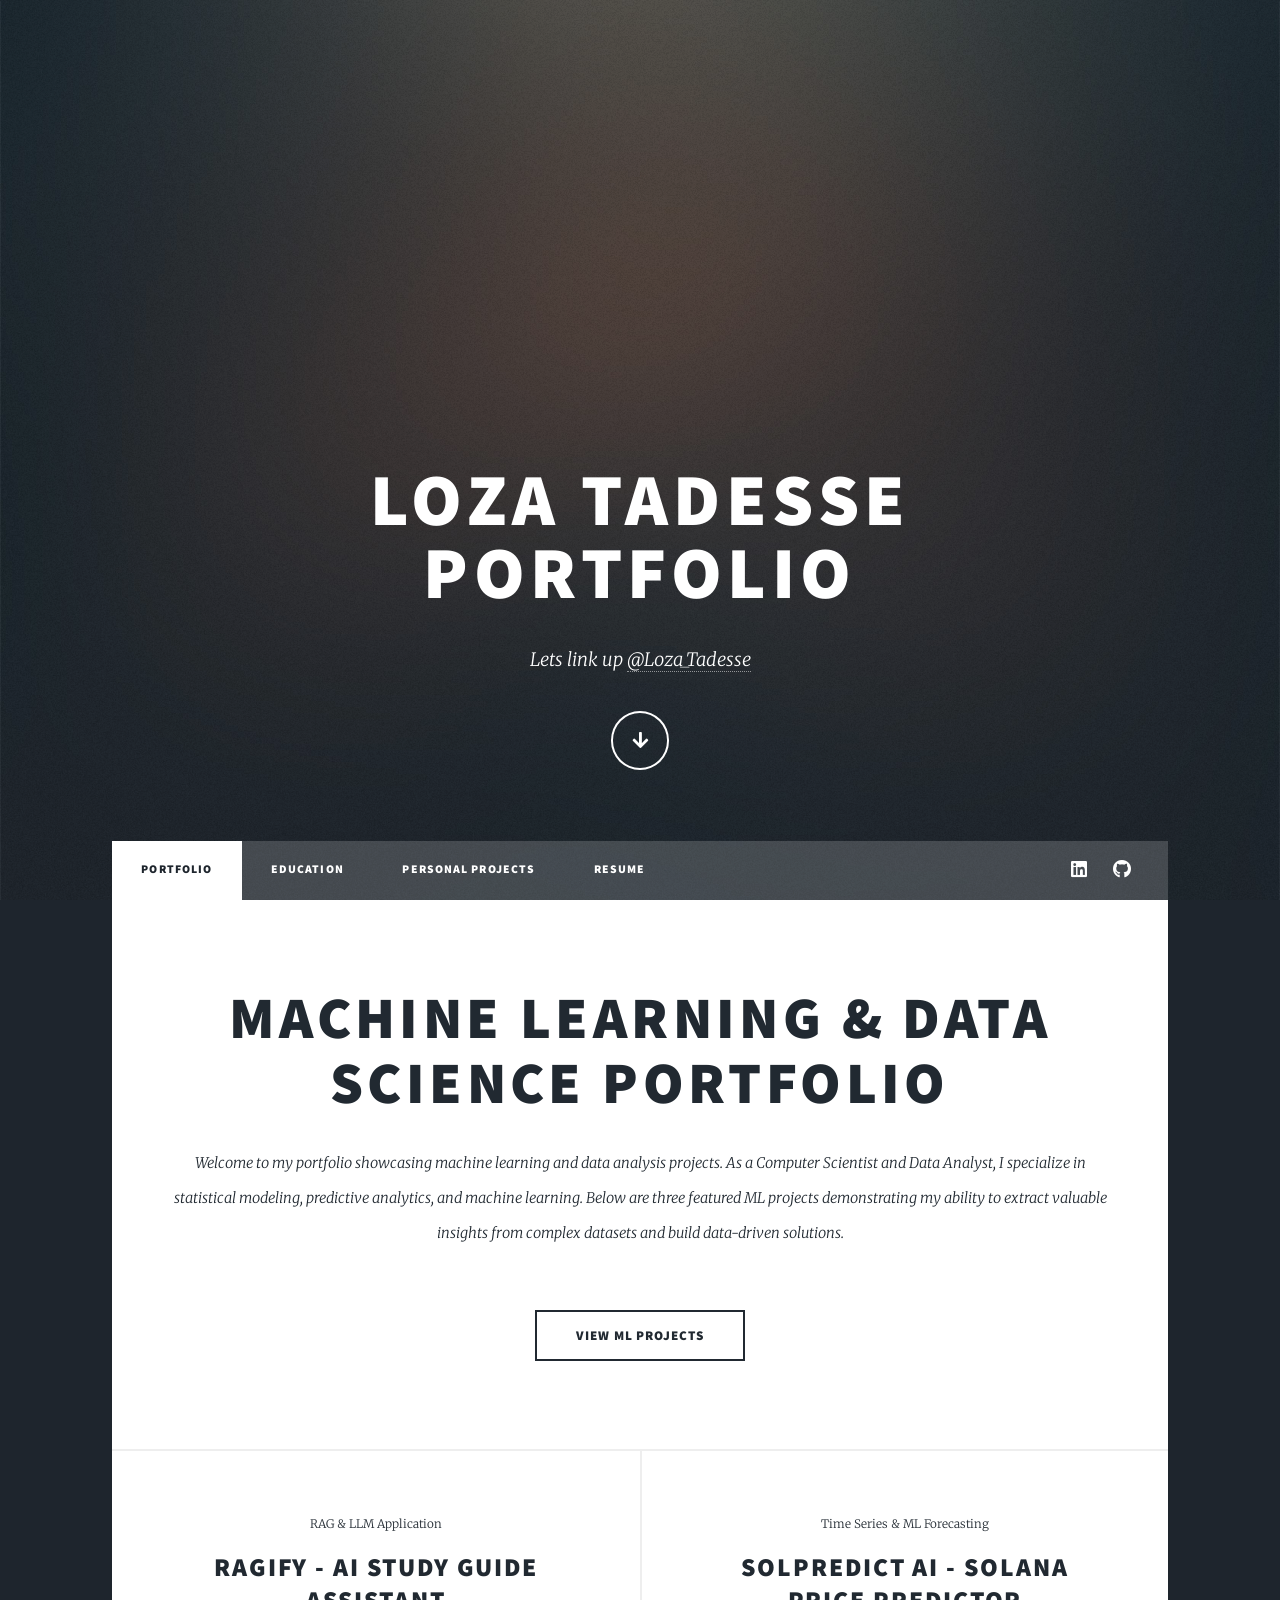
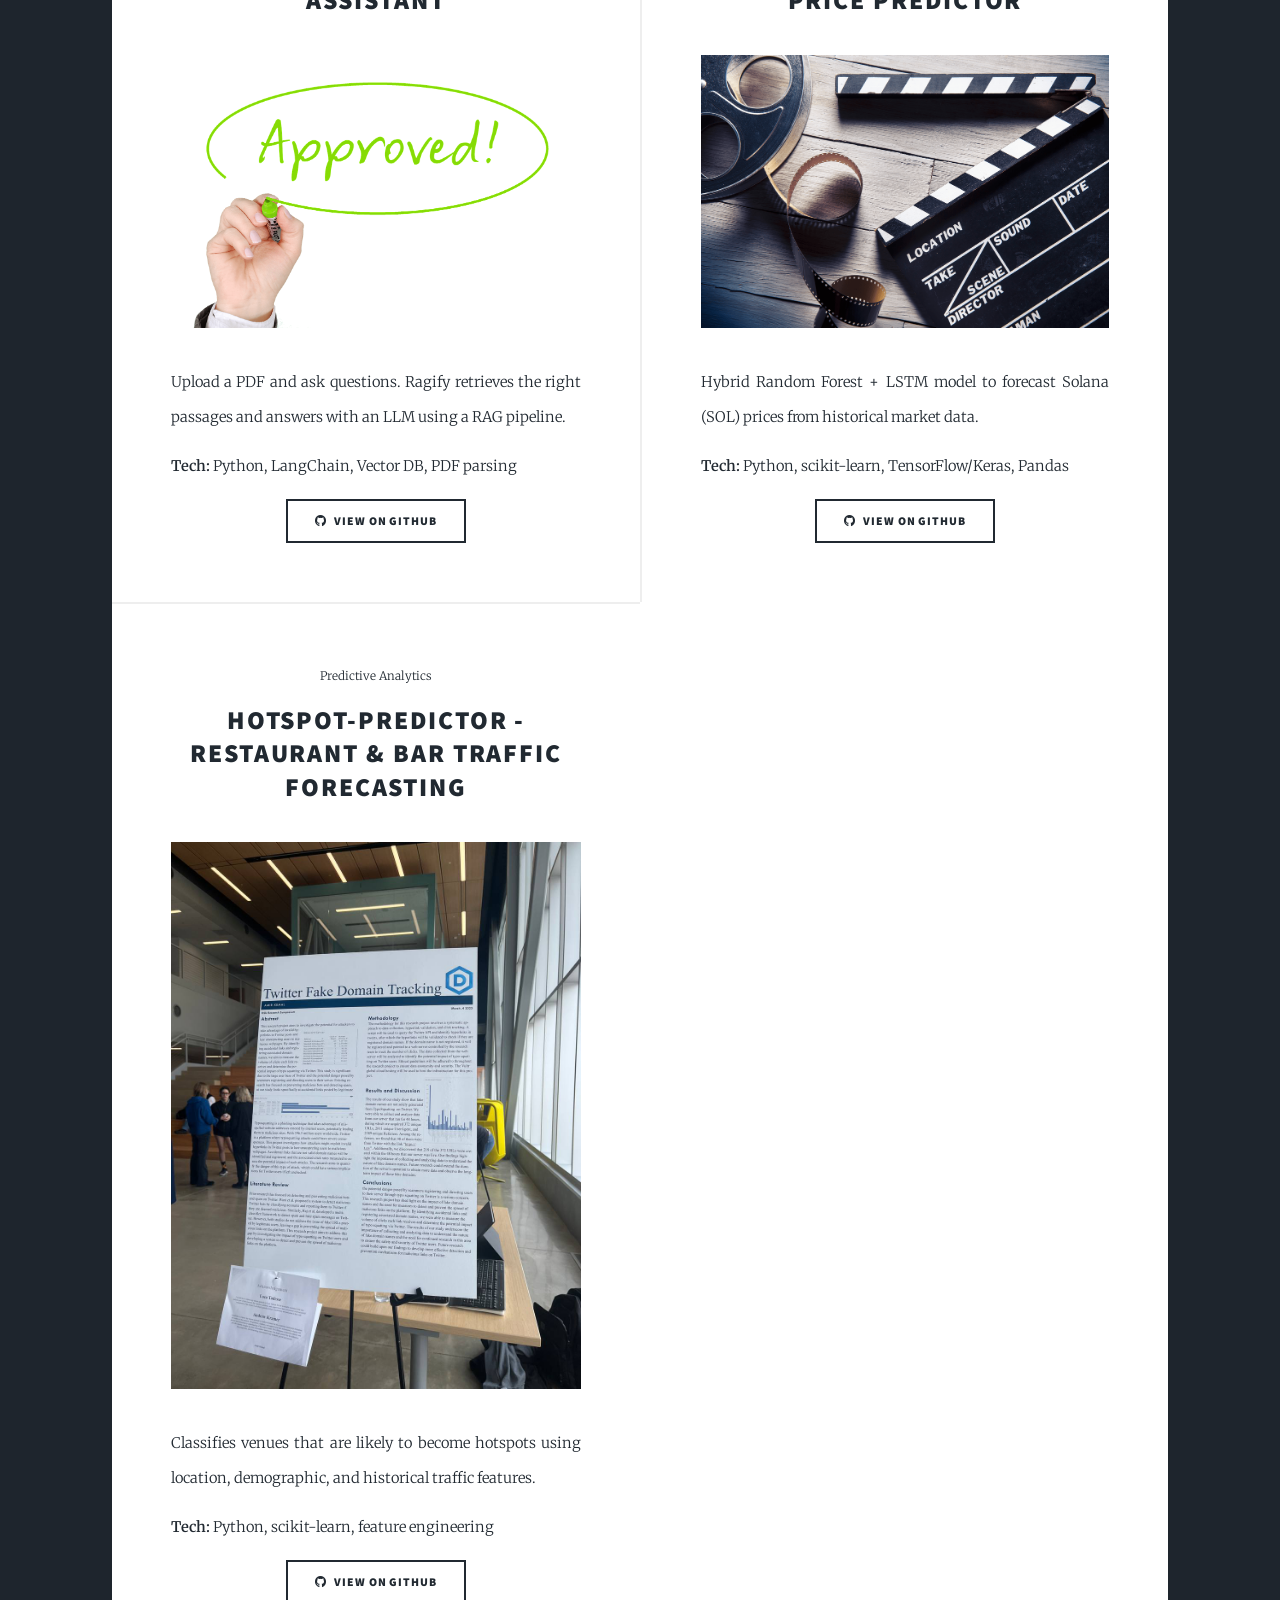
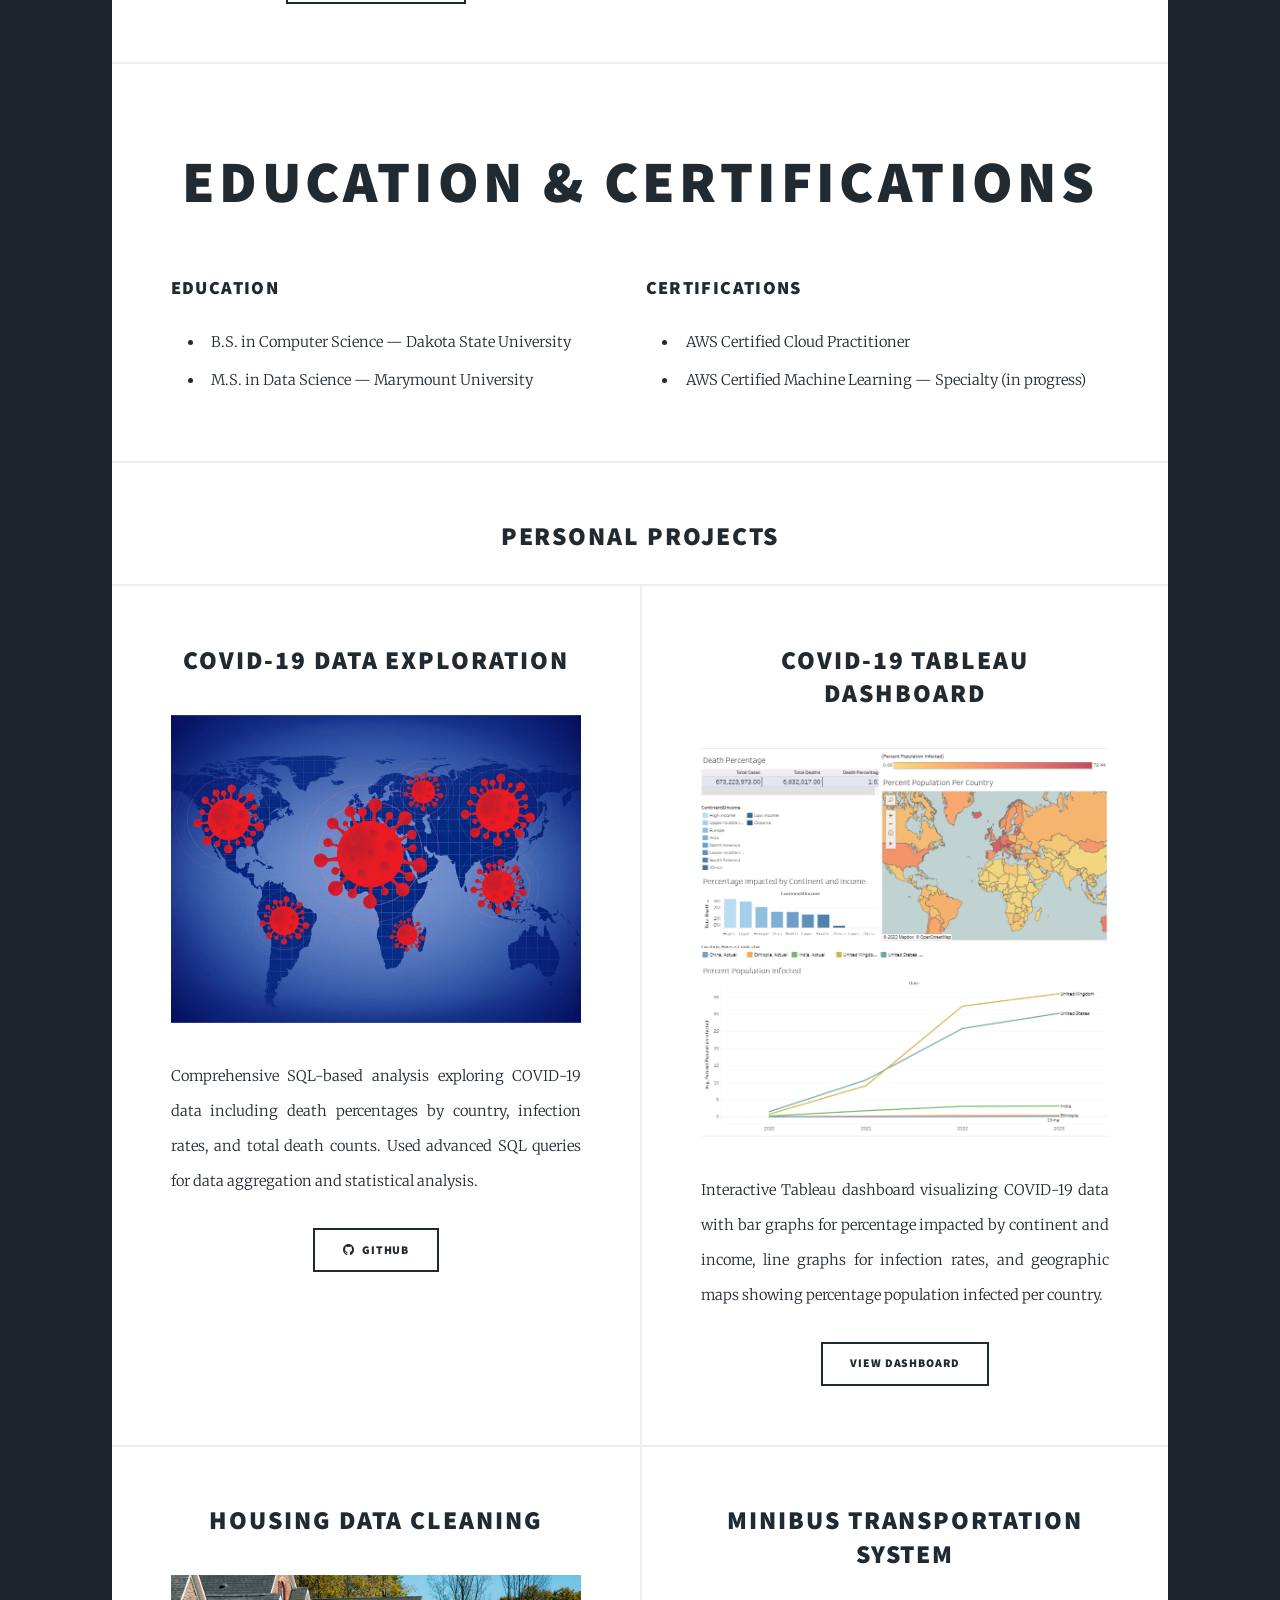
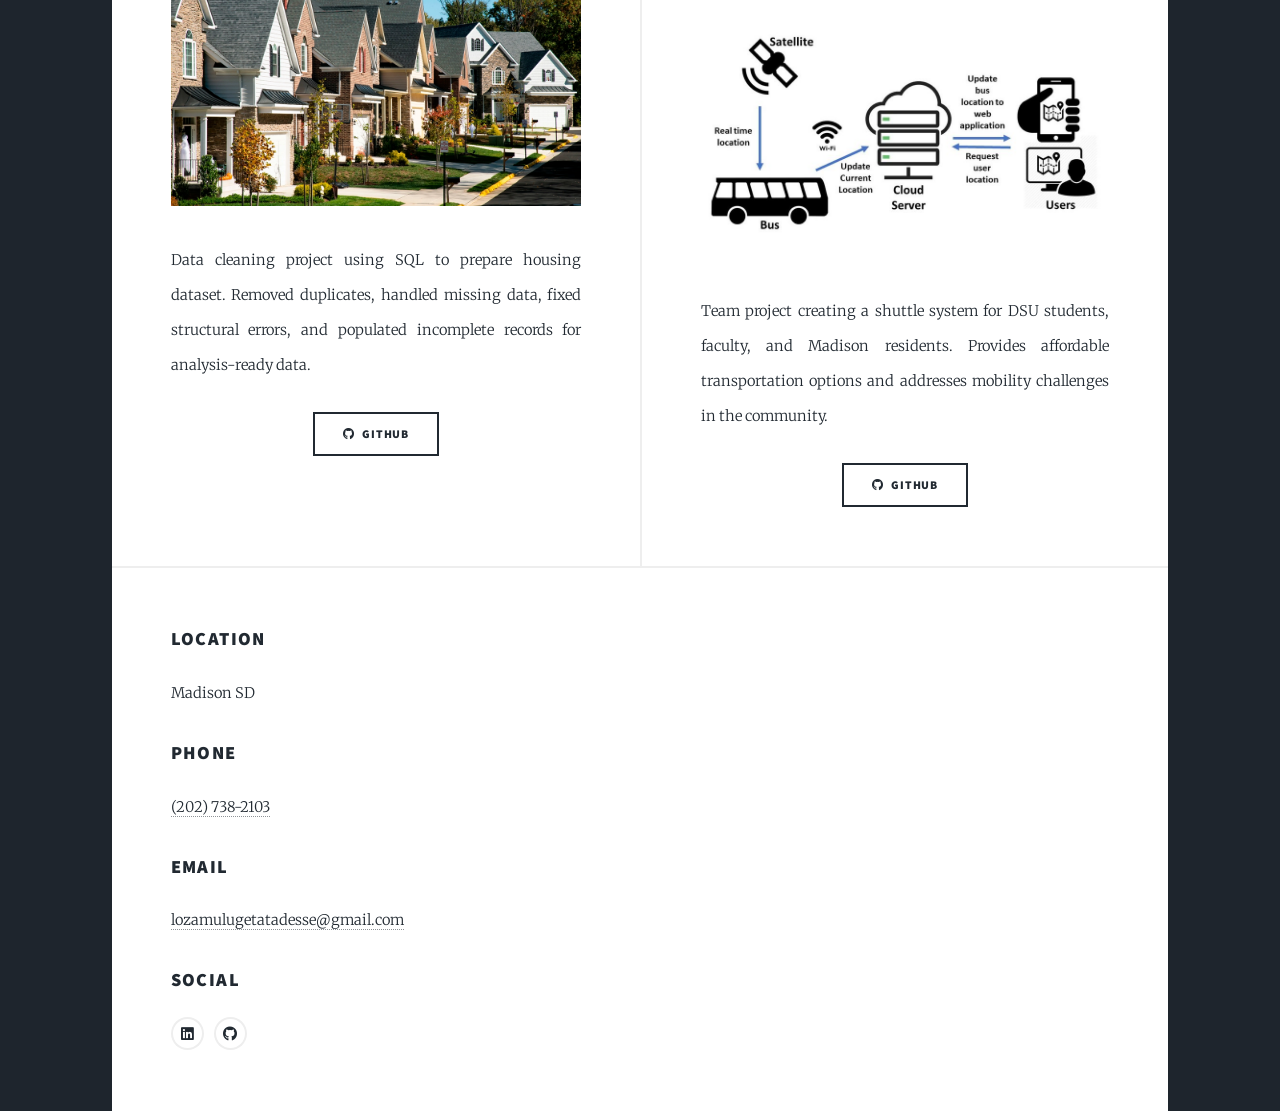
==== index.html @ c5085936 "Restructure UI for clarity: simplify ML project cards, add Education & Certifications section, add P" ====
<!DOCTYPE HTML>

<html>
	<head>
		<title>Loza Tadesse Portfolio</title>
		<meta charset="utf-8" />
		<meta name="viewport" content="width=device-width, initial-scale=1, user-scalable=no" />
		<!-- Modern Fonts (optional) -->
		<link href="https://fonts.googleapis.com/css2?family=Inter:wght@300;400;600;700;900&family=Poppins:wght@400;600;700&display=swap" rel="stylesheet">
		<link rel="stylesheet" href="assets/css/main.css" />
		<link rel="stylesheet" href="assets/css/loza.css" />
		<noscript><link rel="stylesheet" href="assets/css/noscript.css" /></noscript>
	</head>
	<body class="is-preload">

		<!-- Wrapper -->
			<div id="wrapper" class="fade-in">

				<!-- Intro -->
					<div id="intro">
						<h1>LOZA TADESSE <br />
						Portfolio</h1>
						<p>Lets link up  <a href="https://www.linkedin.com/in/loza-tadesse-49a472194/">@Loza_Tadesse</a> 
						<ul class="actions">
							<li><a href="#header" class="button icon solid solo fa-arrow-down scrolly">Continue</a></li>
						</ul>
					</div>

				<!-- Header -->
					<header id="header">
						<a href="index.html" class="logo">Projects and Certification</a>
					</header>

				<!-- Navigation -->
					<nav id="nav">
						<ul class="links">
							<li class="active"><a href="#ml-projects" class="scrolly">Portfolio</a></li>
							<li><a href="#education" class="scrolly">Education</a></li>
							<li><a href="#personal-projects" class="scrolly">Personal Projects</a></li>
							<li><a href="generic.html">Resume</a></li>
						</ul>
						<ul class="icons">
							<li><a href="https://www.linkedin.com/in/loza-tadesse-49a472194/" class="icon brands alt fa-linkedin"><span class="label">LinkedIN</span></a></li>	
							<li><a href="https://github.com/Loza-Tadesse" class="icon brands alt fa-github"><span class="label">GitHub</span></a></li>
						</ul>
					</nav>

				<!-- Main -->
					<div id="main">

						<!-- Featured Post -->
							<article class="post featured">
								<header class="major">
									<h2><a href="#">Machine Learning & Data Science Portfolio</a></h2>
									<p>Welcome to my portfolio showcasing machine learning and data analysis projects. As a Computer Scientist and Data Analyst, I specialize in statistical modeling, predictive analytics, and machine learning. Below are three featured ML projects demonstrating my ability to extract valuable insights from complex datasets and build data-driven solutions.</p>
								</header>
								<ul class="actions special">
									<li><a href="#ml-projects" class="button large scrolly">View ML Projects</a></li>
								</ul>
							</article>

						<!-- Featured ML Projects -->
								<section class="posts" id="ml-projects">
								<article>
									<header>
										<span class="date">RAG & LLM Application</span>
										<h2><a href="#">Ragify - AI Study Guide Assistant</a></h2>
									</header>
									<a href="#" class="image fit"><img src="images/personal-loan.png" alt="" /></a>
										<p>Upload a PDF and ask questions. Ragify retrieves the right passages and answers with an LLM using a RAG pipeline.</p>
										<p><strong>Tech:</strong> Python, LangChain, Vector DB, PDF parsing</p>
									<ul class="actions special">
										<li><a href="#" class="button icon brands fa-github">View on GitHub</a></li>
									</ul>
								</article>

								<article>
									<header>
										<span class="date">Time Series & ML Forecasting</span>
										<h2><a href="#">SolPredict AI - Solana Price Predictor</a></h2>
									</header>
									<a href="#" class="image fit"><img src="images/movie.png" alt="" /></a>
									<p>Hybrid Random Forest + LSTM model to forecast Solana (SOL) prices from historical market data.</p>
									<p><strong>Tech:</strong> Python, scikit-learn, TensorFlow/Keras, Pandas</p>
									<ul class="actions special">
										<li><a href="#" class="button icon brands fa-github">View on GitHub</a></li>
									</ul>
								</article>

								<article>
									<header>
										<span class="date">Predictive Analytics</span>
										<h2><a href="#">HotSpot-Predictor - Restaurant & Bar Traffic Forecasting</a></h2>
									</header>
									<a href="#" class="image fit"><img src="images/SRIPoster.jpg" alt="" /></a>
									<p>Classifies venues that are likely to become hotspots using location, demographic, and historical traffic features.</p>
									<p><strong>Tech:</strong> Python, scikit-learn, feature engineering</p>
									<ul class="actions special">
										<li><a href="#" class="button icon brands fa-github">View on GitHub</a></li>
									</ul>
								</article>
							</section>

							<!-- Education & Certifications -->
							<section id="education" class="post">
								<header class="major">
									<h2>Education & Certifications</h2>
								</header>
								<div class="row gtr-50 gtr-uniform">
									<div class="col-6">
										<h3>Education</h3>
										<ul class="bulleted">
											<li>B.S. in Computer Science — Dakota State University</li>
											<li>M.S. in Data Science — Marymount University</li>
										</ul>
									</div>
									<div class="col-6">
										<h3>Certifications</h3>
										<ul class="bulleted">
											<li>AWS Certified Cloud Practitioner</li>
											<li>AWS Certified Machine Learning — Specialty (in progress)</li>
										</ul>
									</div>
								</div>
							</section>

							<!-- Personal Projects -->
							<header class="major" id="personal-projects">
								<h2>Personal Projects</h2>
							</header>
							<section class="posts">
								<article>
									<header>
										<h2><a href="https://github.com/Loza-Tadesse/CovidProject">COVID-19 Data Exploration</a></h2>
									</header>
									<a href="https://github.com/Loza-Tadesse/CovidProject" class="image fit"><img src="images/covid-19-world-map.webp" alt="" /></a>
									<p>Comprehensive SQL-based analysis exploring COVID-19 data including death percentages by country, infection rates, and total death counts. Used advanced SQL queries for data aggregation and statistical analysis.</p>
									<ul class="actions special">
										<li><a href="https://github.com/Loza-Tadesse/CovidProject" class="button icon brands fa-github">GitHub</a></li>
									</ul>
								</article>

								<article>
									<header>
										<h2><a href="https://public.tableau.com/app/profile/loza.mulugeta.tadesse/viz/CovidDashboard_16777290398200/Dashboard1?publish=yes">COVID-19 Tableau Dashboard</a></h2>
									</header>
									<a href="https://public.tableau.com/app/profile/loza.mulugeta.tadesse/viz/CovidDashboard_16777290398200/Dashboard1?publish=yes" class="image fit"><img src="images/TableauCovidDone.png" alt="" /></a>
									<p>Interactive Tableau dashboard visualizing COVID-19 data with bar graphs for percentage impacted by continent and income, line graphs for infection rates, and geographic maps showing percentage population infected per country.</p>
									<ul class="actions special">
										<li><a href="https://public.tableau.com/app/profile/loza.mulugeta.tadesse/viz/CovidDashboard_16777290398200/Dashboard1?publish=yes" class="button">View Dashboard</a></li>
									</ul>
								</article>

								<article>
									<header>
										<h2><a href="https://github.com/Loza-Tadesse/HousingProject">Housing Data Cleaning</a></h2>
									</header>
									<a href="https://github.com/Loza-Tadesse/HousingProject" class="image fit"><img src="images/housing.webp" alt="" /></a>
									<p>Data cleaning project using SQL to prepare housing dataset. Removed duplicates, handled missing data, fixed structural errors, and populated incomplete records for analysis-ready data.</p>
									<ul class="actions special">
										<li><a href="https://github.com/Loza-Tadesse/HousingProject" class="button icon brands fa-github">GitHub</a></li>
									</ul>
								</article>

								<article>
									<header>
										<h2><a href="https://github.com/Loza-Tadesse/Mini-Bus-TRansporttion-System">MiniBus Transportation System</a></h2>
									</header>
									<a href="https://github.com/Loza-Tadesse/Mini-Bus-TRansporttion-System" class="image fit"><img src="images/Diagram-of-real-time-on-Campus-Public-Transportation-Monitoring-System.jpg" alt="" /></a>
									<p>Team project creating a shuttle system for DSU students, faculty, and Madison residents. Provides affordable transportation options and addresses mobility challenges in the community.</p>
									<ul class="actions special">
										<li><a href="https://github.com/Loza-Tadesse/Mini-Bus-TRansporttion-System" class="button icon brands fa-github">GitHub</a></li>
									</ul>
								</article>
							</section>

				
						<section class="split contact">
							<section class="alt">
								<h3>Location</h3>
								<p>Madison SD<br />
								</p>
							</section>
							<section>
								<h3>Phone</h3>
								<p><a href="#">(202) 738-2103</a></p>
							</section>
							<section>
								<h3>Email</h3>
								<p><a href="#">lozamulugetatadesse@gmail.com</a></p>
							</section>
							<section>
								<h3>Social</h3>
								<ul class="icons alt">
								    <li><a href="https://www.linkedin.com/in/loza-tadesse-49a472194/" class="icon brands alt fa-linkedin"><span class="label">LinkedIN</span></a></li>
									
									<li><a href="https://github.com/Loza-Tadesse" class="icon brands alt fa-github"><span class="label">GitHub</span></a></li>
								</ul>
							</section>
						</section>
					</footer>

				

			</div>

		<!-- Scripts -->
			<script src="assets/js/jquery.min.js"></script>
			<script src="assets/js/jquery.scrollex.min.js"></script>
			<script src="assets/js/jquery.scrolly.min.js"></script>
			<script src="assets/js/browser.min.js"></script>
			<script src="assets/js/breakpoints.min.js"></script>
			<script src="assets/js/util.js"></script>
			<script src="assets/js/main.js"></script>

	</body>
</html>
---- assets/css/main.css ----
@import url(fontawesome-all.min.css);
@import url("https://fonts.googleapis.com/css?family=Merriweather:300,700,300italic,700italic|Source+Sans+Pro:900");

/*
	Massively by HTML5 UP
	html5up.net | @ajlkn
	Free for personal and commercial use under the CCA 3.0 license (html5up.net/license)
*/

html, body, div, span, applet, object,
iframe, h1, h2, h3, h4, h5, h6, p, blockquote,
pre, a, abbr, acronym, address, big, cite,
code, del, dfn, em, img, ins, kbd, q, s, samp,
small, strike, strong, sub, sup, tt, var, b,
u, i, center, dl, dt, dd, ol, ul, li, fieldset,
form, label, legend, table, caption, tbody,
tfoot, thead, tr, th, td, article, aside,
canvas, details, embed, figure, figcaption,
footer, header, hgroup, menu, nav, output, ruby,
section, summary, time, mark, audio, video {
	margin: 0;
	padding: 0;
	border: 0;
	font-size: 100%;
	font: inherit;
	vertical-align: baseline;}

article, aside, details, figcaption, figure,
footer, header, hgroup, menu, nav, section {
	display: block;}

body {
	line-height: 1;
}

ol, ul {
	list-style: none;
}

blockquote, q {
	quotes: none;
}

	blockquote:before, blockquote:after, q:before, q:after {
		content: '';
		content: none;
	}

table {
	border-collapse: collapse;
	border-spacing: 0;
}

body {
	-webkit-text-size-adjust: none;
}

mark {
	background-color: transparent;
	color: inherit;
}

input::-moz-focus-inner {
	border: 0;
	padding: 0;
}

input, select, textarea {
	-moz-appearance: none;
	-webkit-appearance: none;
	-ms-appearance: none;
	appearance: none;
}

/* Basic */

	@-ms-viewport {
		width: device-width;
	}

	body {
		-ms-overflow-style: scrollbar;
	}

	@media screen and (max-width: 480px) {

		html, body {
			min-width: 320px;
		}

	}

	html {
		box-sizing: border-box;
	}

	*, *:before, *:after {
		box-sizing: inherit;
	}

	body {
		background-color: #1e252d;
	}

		body.is-preload *, body.is-preload *:before, body.is-preload *:after {
			-moz-animation: none !important;
			-webkit-animation: none !important;
			-ms-animation: none !important;
			animation: none !important;
			-moz-transition: none !important;
			-webkit-transition: none !important;
			-ms-transition: none !important;
			transition: none !important;
		}

/* Type */

	html {
		font-size: 16pt;
	}

		@media screen and (max-width: 1680px) {

			html {
				font-size: 12pt;
			}

		}

		@media screen and (max-width: 1280px) {

			html {
				font-size: 11pt;
			}

		}

		@media screen and (max-width: 360px) {

			html {
				font-size: 10pt;
			}

		}

	body {
		color: #212931;
	}

	body, input, select, textarea {
		font-family: "Merriweather", Georgia, serif;
		font-weight: 300;
		font-size: 1rem;
		line-height: 2.375;
	}

	a {
		-moz-transition: color 0.2s ease-in-out, background-color 0.2s ease-in-out, border-color 0.2s ease-in-out, box-shadow 0.2s ease-in-out;
		-webkit-transition: color 0.2s ease-in-out, background-color 0.2s ease-in-out, border-color 0.2s ease-in-out, box-shadow 0.2s ease-in-out;
		-ms-transition: color 0.2s ease-in-out, background-color 0.2s ease-in-out, border-color 0.2s ease-in-out, box-shadow 0.2s ease-in-out;
		transition: color 0.2s ease-in-out, background-color 0.2s ease-in-out, border-color 0.2s ease-in-out, box-shadow 0.2s ease-in-out;
		border-bottom: dotted 1px;
		text-decoration: none;
	}

		a:hover {
			border-bottom-color: transparent;
		}

	strong, b {
		font-weight: 600;
	}

	em, i {
		font-style: italic;
	}

	p {
		text-align: justify;
		margin: 0 0 2rem 0;
	}

	h1, h2, h3, h4, h5, h6 {
		font-family: "Source Sans Pro", Helvetica, sans-serif;
		font-weight: 900;
		line-height: 1.5;
		letter-spacing: 0.075em;
		text-transform: uppercase;
		margin: 0 0 1rem 0;
	}

		h1 a, h2 a, h3 a, h4 a, h5 a, h6 a {
			border-bottom: 0;
			color: inherit;
			text-decoration: none;
		}

	h1 {
		font-size: 4rem;
		line-height: 1.1;
		margin: 0 0 2rem 0;
	}

	h2 {
		font-size: 1.75rem;
		line-height: 1.3;
		margin: 0 0 1.5rem 0;
	}

	h3 {
		font-size: 1.25rem;
		margin: 0 0 1.5rem 0;
	}

	h4 {
		font-size: 1rem;
	}

	h5 {
		font-size: 0.9rem;
	}

	h6 {
		font-size: 0.8rem;
	}

	sub {
		font-size: 0.8rem;
		position: relative;
		top: 0.5rem;
	}

	sup {
		font-size: 0.8rem;
		position: relative;
		top: -0.5rem;
	}

	blockquote {
		border-left: solid 4px;
		font-style: italic;
		margin: 0 0 2rem 0;
		padding: 0.5rem 0 0.5rem 2rem;
	}

	code {
		border: solid 2px;
		font-family: "Courier New", monospace;
		font-size: 0.9rem;
		margin: 0 0.25rem;
		padding: 0.25rem 0.65rem;
	}

	pre {
		-webkit-overflow-scrolling: touch;
		font-family: "Courier New", monospace;
		font-size: 0.9rem;
		margin: 0 0 2rem 0;
	}

		pre code {
			display: block;
			line-height: 1.75;
			padding: 1rem 1.5rem;
			overflow-x: auto;
		}

	hr {
		border: 0;
		border-bottom: solid 2px;
		margin: 3rem 0;
	}

		hr.major {
			margin: 5rem 0;
		}

	.align-left {
		text-align: left;
	}

	.align-center {
		text-align: center;
	}

	.align-right {
		text-align: right;
	}

	input, select, textarea {
		color: #212931;
	}

	a {
		color: #212931;
		border-bottom-color: rgba(33, 41, 49, 0.5);
	}

		a:hover {
			border-bottom-color: transparent;
			color: #18bfef !important;
		}

	strong, b {
		color: #212931;
	}

	h1, h2, h3, h4, h5, h6 {
		color: #212931;
	}

	blockquote {
		border-left-color: #eeeeee;
	}

	code {
		background: rgba(220, 220, 220, 0.25);
		border-color: #eeeeee;
	}

	hr {
		border-bottom-color: #eeeeee;
	}

/* Row */

	.row {
		display: flex;
		flex-wrap: wrap;
		box-sizing: border-box;
		align-items: stretch;
	}

		.row > * {
			box-sizing: border-box;
		}

		.row.gtr-uniform > * > :last-child {
			margin-bottom: 0;
		}

		.row.aln-left {
			justify-content: flex-start;
		}

		.row.aln-center {
			justify-content: center;
		}

		.row.aln-right {
			justify-content: flex-end;
		}

		.row.aln-top {
			align-items: flex-start;
		}

		.row.aln-middle {
			align-items: center;
		}

		.row.aln-bottom {
			align-items: flex-end;
		}

		.row > .imp {
			order: -1;
		}

		.row > .col-1 {
			width: 8.33333%;
		}

		.row > .off-1 {
			margin-left: 8.33333%;
		}

		.row > .col-2 {
			width: 16.66667%;
		}

		.row > .off-2 {
			margin-left: 16.66667%;
		}

		.row > .col-3 {
			width: 25%;
		}

		.row > .off-3 {
			margin-left: 25%;
		}

		.row > .col-4 {
			width: 33.33333%;
		}

		.row > .off-4 {
			margin-left: 33.33333%;
		}

		.row > .col-5 {
			width: 41.66667%;
		}

		.row > .off-5 {
			margin-left: 41.66667%;
		}

		.row > .col-6 {
			width: 50%;
		}

		.row > .off-6 {
			margin-left: 50%;
		}

		.row > .col-7 {
			width: 58.33333%;
		}

		.row > .off-7 {
			margin-left: 58.33333%;
		}

		.row > .col-8 {
			width: 66.66667%;
		}

		.row > .off-8 {
			margin-left: 66.66667%;
		}

		.row > .col-9 {
			width: 75%;
		}

		.row > .off-9 {
			margin-left: 75%;
		}

		.row > .col-10 {
			width: 83.33333%;
		}

		.row > .off-10 {
			margin-left: 83.33333%;
		}

		.row > .col-11 {
			width: 91.66667%;
		}

		.row > .off-11 {
			margin-left: 91.66667%;
		}

		.row > .col-12 {
			width: 100%;
		}

		.row > .off-12 {
			margin-left: 100%;
		}

		.row.gtr-0 {
			margin-top: 0;
			margin-left: 0rem;
		}

			.row.gtr-0 > * {
				padding: 0 0 0 0rem;
			}

			.row.gtr-0.gtr-uniform {
				margin-top: 0rem;
			}

				.row.gtr-0.gtr-uniform > * {
					padding-top: 0rem;
				}

		.row.gtr-25 {
			margin-top: 0;
			margin-left: -0.375rem;
		}

			.row.gtr-25 > * {
				padding: 0 0 0 0.375rem;
			}

			.row.gtr-25.gtr-uniform {
				margin-top: -0.375rem;
			}

				.row.gtr-25.gtr-uniform > * {
					padding-top: 0.375rem;
				}

		.row.gtr-50 {
			margin-top: 0;
			margin-left: -0.75rem;
		}

			.row.gtr-50 > * {
				padding: 0 0 0 0.75rem;
			}

			.row.gtr-50.gtr-uniform {
				margin-top: -0.75rem;
			}

				.row.gtr-50.gtr-uniform > * {
					padding-top: 0.75rem;
				}

		.row {
			margin-top: 0;
			margin-left: -1.5rem;
		}

			.row > * {
				padding: 0 0 0 1.5rem;
			}

			.row.gtr-uniform {
				margin-top: -1.5rem;
			}

				.row.gtr-uniform > * {
					padding-top: 1.5rem;
				}

		.row.gtr-150 {
			margin-top: 0;
			margin-left: -2.25rem;
		}

			.row.gtr-150 > * {
				padding: 0 0 0 2.25rem;
			}

			.row.gtr-150.gtr-uniform {
				margin-top: -2.25rem;
			}

				.row.gtr-150.gtr-uniform > * {
					padding-top: 2.25rem;
				}

		.row.gtr-200 {
			margin-top: 0;
			margin-left: -3rem;
		}

			.row.gtr-200 > * {
				padding: 0 0 0 3rem;
			}

			.row.gtr-200.gtr-uniform {
				margin-top: -3rem;
			}

				.row.gtr-200.gtr-uniform > * {
					padding-top: 3rem;
				}

		@media screen and (max-width: 1680px) {

			.row {
				display: flex;
				flex-wrap: wrap;
				box-sizing: border-box;
				align-items: stretch;
			}

				.row > * {
					box-sizing: border-box;
				}

				.row.gtr-uniform > * > :last-child {
					margin-bottom: 0;
				}

				.row.aln-left {
					justify-content: flex-start;
				}

				.row.aln-center {
					justify-content: center;
				}

				.row.aln-right {
					justify-content: flex-end;
				}

				.row.aln-top {
					align-items: flex-start;
				}

				.row.aln-middle {
					align-items: center;
				}

				.row.aln-bottom {
					align-items: flex-end;
				}

				.row > .imp-xlarge {
					order: -1;
				}

				.row > .col-1-xlarge {
					width: 8.33333%;
				}

				.row > .off-1-xlarge {
					margin-left: 8.33333%;
				}

				.row > .col-2-xlarge {
					width: 16.66667%;
				}

				.row > .off-2-xlarge {
					margin-left: 16.66667%;
				}

				.row > .col-3-xlarge {
					width: 25%;
				}

				.row > .off-3-xlarge {
					margin-left: 25%;
				}

				.row > .col-4-xlarge {
					width: 33.33333%;
				}

				.row > .off-4-xlarge {
					margin-left: 33.33333%;
				}

				.row > .col-5-xlarge {
					width: 41.66667%;
				}

				.row > .off-5-xlarge {
					margin-left: 41.66667%;
				}

				.row > .col-6-xlarge {
					width: 50%;
				}

				.row > .off-6-xlarge {
					margin-left: 50%;
				}

				.row > .col-7-xlarge {
					width: 58.33333%;
				}

				.row > .off-7-xlarge {
					margin-left: 58.33333%;
				}

				.row > .col-8-xlarge {
					width: 66.66667%;
				}

				.row > .off-8-xlarge {
					margin-left: 66.66667%;
				}

				.row > .col-9-xlarge {
					width: 75%;
				}

				.row > .off-9-xlarge {
					margin-left: 75%;
				}

				.row > .col-10-xlarge {
					width: 83.33333%;
				}

				.row > .off-10-xlarge {
					margin-left: 83.33333%;
				}

				.row > .col-11-xlarge {
					width: 91.66667%;
				}

				.row > .off-11-xlarge {
					margin-left: 91.66667%;
				}

				.row > .col-12-xlarge {
					width: 100%;
				}

				.row > .off-12-xlarge {
					margin-left: 100%;
				}

				.row.gtr-0 {
					margin-top: 0;
					margin-left: 0rem;
				}

					.row.gtr-0 > * {
						padding: 0 0 0 0rem;
					}

					.row.gtr-0.gtr-uniform {
						margin-top: 0rem;
					}

						.row.gtr-0.gtr-uniform > * {
							padding-top: 0rem;
						}

				.row.gtr-25 {
					margin-top: 0;
					margin-left: -0.375rem;
				}

					.row.gtr-25 > * {
						padding: 0 0 0 0.375rem;
					}

					.row.gtr-25.gtr-uniform {
						margin-top: -0.375rem;
					}

						.row.gtr-25.gtr-uniform > * {
							padding-top: 0.375rem;
						}

				.row.gtr-50 {
					margin-top: 0;
					margin-left: -0.75rem;
				}

					.row.gtr-50 > * {
						padding: 0 0 0 0.75rem;
					}

					.row.gtr-50.gtr-uniform {
						margin-top: -0.75rem;
					}

						.row.gtr-50.gtr-uniform > * {
							padding-top: 0.75rem;
						}

				.row {
					margin-top: 0;
					margin-left: -1.5rem;
				}

					.row > * {
						padding: 0 0 0 1.5rem;
					}

					.row.gtr-uniform {
						margin-top: -1.5rem;
					}

						.row.gtr-uniform > * {
							padding-top: 1.5rem;
						}

				.row.gtr-150 {
					margin-top: 0;
					margin-left: -2.25rem;
				}

					.row.gtr-150 > * {
						padding: 0 0 0 2.25rem;
					}

					.row.gtr-150.gtr-uniform {
						margin-top: -2.25rem;
					}

						.row.gtr-150.gtr-uniform > * {
							padding-top: 2.25rem;
						}

				.row.gtr-200 {
					margin-top: 0;
					margin-left: -3rem;
				}

					.row.gtr-200 > * {
						padding: 0 0 0 3rem;
					}

					.row.gtr-200.gtr-uniform {
						margin-top: -3rem;
					}

						.row.gtr-200.gtr-uniform > * {
							padding-top: 3rem;
						}

		}

		@media screen and (max-width: 1280px) {

			.row {
				display: flex;
				flex-wrap: wrap;
				box-sizing: border-box;
				align-items: stretch;
			}

				.row > * {
					box-sizing: border-box;
				}

				.row.gtr-uniform > * > :last-child {
					margin-bottom: 0;
				}

				.row.aln-left {
					justify-content: flex-start;
				}

				.row.aln-center {
					justify-content: center;
				}

				.row.aln-right {
					justify-content: flex-end;
				}

				.row.aln-top {
					align-items: flex-start;
				}

				.row.aln-middle {
					align-items: center;
				}

				.row.aln-bottom {
					align-items: flex-end;
				}

				.row > .imp-large {
					order: -1;
				}

				.row > .col-1-large {
					width: 8.33333%;
				}

				.row > .off-1-large {
					margin-left: 8.33333%;
				}

				.row > .col-2-large {
					width: 16.66667%;
				}

				.row > .off-2-large {
					margin-left: 16.66667%;
				}

				.row > .col-3-large {
					width: 25%;
				}

				.row > .off-3-large {
					margin-left: 25%;
				}

				.row > .col-4-large {
					width: 33.33333%;
				}

				.row > .off-4-large {
					margin-left: 33.33333%;
				}

				.row > .col-5-large {
					width: 41.66667%;
				}

				.row > .off-5-large {
					margin-left: 41.66667%;
				}

				.row > .col-6-large {
					width: 50%;
				}

				.row > .off-6-large {
					margin-left: 50%;
				}

				.row > .col-7-large {
					width: 58.33333%;
				}

				.row > .off-7-large {
					margin-left: 58.33333%;
				}

				.row > .col-8-large {
					width: 66.66667%;
				}

				.row > .off-8-large {
					margin-left: 66.66667%;
				}

				.row > .col-9-large {
					width: 75%;
				}

				.row > .off-9-large {
					margin-left: 75%;
				}

				.row > .col-10-large {
					width: 83.33333%;
				}

				.row > .off-10-large {
					margin-left: 83.33333%;
				}

				.row > .col-11-large {
					width: 91.66667%;
				}

				.row > .off-11-large {
					margin-left: 91.66667%;
				}

				.row > .col-12-large {
					width: 100%;
				}

				.row > .off-12-large {
					margin-left: 100%;
				}

				.row.gtr-0 {
					margin-top: 0;
					margin-left: 0rem;
				}

					.row.gtr-0 > * {
						padding: 0 0 0 0rem;
					}

					.row.gtr-0.gtr-uniform {
						margin-top: 0rem;
					}

						.row.gtr-0.gtr-uniform > * {
							padding-top: 0rem;
						}

				.row.gtr-25 {
					margin-top: 0;
					margin-left: -0.375rem;
				}

					.row.gtr-25 > * {
						padding: 0 0 0 0.375rem;
					}

					.row.gtr-25.gtr-uniform {
						margin-top: -0.375rem;
					}

						.row.gtr-25.gtr-uniform > * {
							padding-top: 0.375rem;
						}

				.row.gtr-50 {
					margin-top: 0;
					margin-left: -0.75rem;
				}

					.row.gtr-50 > * {
						padding: 0 0 0 0.75rem;
					}

					.row.gtr-50.gtr-uniform {
						margin-top: -0.75rem;
					}

						.row.gtr-50.gtr-uniform > * {
							padding-top: 0.75rem;
						}

				.row {
					margin-top: 0;
					margin-left: -1.5rem;
				}

					.row > * {
						padding: 0 0 0 1.5rem;
					}

					.row.gtr-uniform {
						margin-top: -1.5rem;
					}

						.row.gtr-uniform > * {
							padding-top: 1.5rem;
						}

				.row.gtr-150 {
					margin-top: 0;
					margin-left: -2.25rem;
				}

					.row.gtr-150 > * {
						padding: 0 0 0 2.25rem;
					}

					.row.gtr-150.gtr-uniform {
						margin-top: -2.25rem;
					}

						.row.gtr-150.gtr-uniform > * {
							padding-top: 2.25rem;
						}

				.row.gtr-200 {
					margin-top: 0;
					margin-left: -3rem;
				}

					.row.gtr-200 > * {
						padding: 0 0 0 3rem;
					}

					.row.gtr-200.gtr-uniform {
						margin-top: -3rem;
					}

						.row.gtr-200.gtr-uniform > * {
							padding-top: 3rem;
						}

		}

		@media screen and (max-width: 980px) {

			.row {
				display: flex;
				flex-wrap: wrap;
				box-sizing: border-box;
				align-items: stretch;
			}

				.row > * {
					box-sizing: border-box;
				}

				.row.gtr-uniform > * > :last-child {
					margin-bottom: 0;
				}

				.row.aln-left {
					justify-content: flex-start;
				}

				.row.aln-center {
					justify-content: center;
				}

				.row.aln-right {
					justify-content: flex-end;
				}

				.row.aln-top {
					align-items: flex-start;
				}

				.row.aln-middle {
					align-items: center;
				}

				.row.aln-bottom {
					align-items: flex-end;
				}

				.row > .imp-medium {
					order: -1;
				}

				.row > .col-1-medium {
					width: 8.33333%;
				}

				.row > .off-1-medium {
					margin-left: 8.33333%;
				}

				.row > .col-2-medium {
					width: 16.66667%;
				}

				.row > .off-2-medium {
					margin-left: 16.66667%;
				}

				.row > .col-3-medium {
					width: 25%;
				}

				.row > .off-3-medium {
					margin-left: 25%;
				}

				.row > .col-4-medium {
					width: 33.33333%;
				}

				.row > .off-4-medium {
					margin-left: 33.33333%;
				}

				.row > .col-5-medium {
					width: 41.66667%;
				}

				.row > .off-5-medium {
					margin-left: 41.66667%;
				}

				.row > .col-6-medium {
					width: 50%;
				}

				.row > .off-6-medium {
					margin-left: 50%;
				}

				.row > .col-7-medium {
					width: 58.33333%;
				}

				.row > .off-7-medium {
					margin-left: 58.33333%;
				}

				.row > .col-8-medium {
					width: 66.66667%;
				}

				.row > .off-8-medium {
					margin-left: 66.66667%;
				}

				.row > .col-9-medium {
					width: 75%;
				}

				.row > .off-9-medium {
					margin-left: 75%;
				}

				.row > .col-10-medium {
					width: 83.33333%;
				}

				.row > .off-10-medium {
					margin-left: 83.33333%;
				}

				.row > .col-11-medium {
					width: 91.66667%;
				}

				.row > .off-11-medium {
					margin-left: 91.66667%;
				}

				.row > .col-12-medium {
					width: 100%;
				}

				.row > .off-12-medium {
					margin-left: 100%;
				}

				.row.gtr-0 {
					margin-top: 0;
					margin-left: 0rem;
				}

					.row.gtr-0 > * {
						padding: 0 0 0 0rem;
					}

					.row.gtr-0.gtr-uniform {
						margin-top: 0rem;
					}

						.row.gtr-0.gtr-uniform > * {
							padding-top: 0rem;
						}

				.row.gtr-25 {
					margin-top: 0;
					margin-left: -0.375rem;
				}

					.row.gtr-25 > * {
						padding: 0 0 0 0.375rem;
					}

					.row.gtr-25.gtr-uniform {
						margin-top: -0.375rem;
					}

						.row.gtr-25.gtr-uniform > * {
							padding-top: 0.375rem;
						}

				.row.gtr-50 {
					margin-top: 0;
					margin-left: -0.75rem;
				}

					.row.gtr-50 > * {
						padding: 0 0 0 0.75rem;
					}

					.row.gtr-50.gtr-uniform {
						margin-top: -0.75rem;
					}

						.row.gtr-50.gtr-uniform > * {
							padding-top: 0.75rem;
						}

				.row {
					margin-top: 0;
					margin-left: -1.5rem;
				}

					.row > * {
						padding: 0 0 0 1.5rem;
					}

					.row.gtr-uniform {
						margin-top: -1.5rem;
					}

						.row.gtr-uniform > * {
							padding-top: 1.5rem;
						}

				.row.gtr-150 {
					margin-top: 0;
					margin-left: -2.25rem;
				}

					.row.gtr-150 > * {
						padding: 0 0 0 2.25rem;
					}

					.row.gtr-150.gtr-uniform {
						margin-top: -2.25rem;
					}

						.row.gtr-150.gtr-uniform > * {
							padding-top: 2.25rem;
						}

				.row.gtr-200 {
					margin-top: 0;
					margin-left: -3rem;
				}

					.row.gtr-200 > * {
						padding: 0 0 0 3rem;
					}

					.row.gtr-200.gtr-uniform {
						margin-top: -3rem;
					}

						.row.gtr-200.gtr-uniform > * {
							padding-top: 3rem;
						}

		}

		@media screen and (max-width: 736px) {

			.row {
				display: flex;
				flex-wrap: wrap;
				box-sizing: border-box;
				align-items: stretch;
			}

				.row > * {
					box-sizing: border-box;
				}

				.row.gtr-uniform > * > :last-child {
					margin-bottom: 0;
				}

				.row.aln-left {
					justify-content: flex-start;
				}

				.row.aln-center {
					justify-content: center;
				}

				.row.aln-right {
					justify-content: flex-end;
				}

				.row.aln-top {
					align-items: flex-start;
				}

				.row.aln-middle {
					align-items: center;
				}

				.row.aln-bottom {
					align-items: flex-end;
				}

				.row > .imp-small {
					order: -1;
				}

				.row > .col-1-small {
					width: 8.33333%;
				}

				.row > .off-1-small {
					margin-left: 8.33333%;
				}

				.row > .col-2-small {
					width: 16.66667%;
				}

				.row > .off-2-small {
					margin-left: 16.66667%;
				}

				.row > .col-3-small {
					width: 25%;
				}

				.row > .off-3-small {
					margin-left: 25%;
				}

				.row > .col-4-small {
					width: 33.33333%;
				}

				.row > .off-4-small {
					margin-left: 33.33333%;
				}

				.row > .col-5-small {
					width: 41.66667%;
				}

				.row > .off-5-small {
					margin-left: 41.66667%;
				}

				.row > .col-6-small {
					width: 50%;
				}

				.row > .off-6-small {
					margin-left: 50%;
				}

				.row > .col-7-small {
					width: 58.33333%;
				}

				.row > .off-7-small {
					margin-left: 58.33333%;
				}

				.row > .col-8-small {
					width: 66.66667%;
				}

				.row > .off-8-small {
					margin-left: 66.66667%;
				}

				.row > .col-9-small {
					width: 75%;
				}

				.row > .off-9-small {
					margin-left: 75%;
				}

				.row > .col-10-small {
					width: 83.33333%;
				}

				.row > .off-10-small {
					margin-left: 83.33333%;
				}

				.row > .col-11-small {
					width: 91.66667%;
				}

				.row > .off-11-small {
					margin-left: 91.66667%;
				}

				.row > .col-12-small {
					width: 100%;
				}

				.row > .off-12-small {
					margin-left: 100%;
				}

				.row.gtr-0 {
					margin-top: 0;
					margin-left: 0rem;
				}

					.row.gtr-0 > * {
						padding: 0 0 0 0rem;
					}

					.row.gtr-0.gtr-uniform {
						margin-top: 0rem;
					}

						.row.gtr-0.gtr-uniform > * {
							padding-top: 0rem;
						}

				.row.gtr-25 {
					margin-top: 0;
					margin-left: -0.375rem;
				}

					.row.gtr-25 > * {
						padding: 0 0 0 0.375rem;
					}

					.row.gtr-25.gtr-uniform {
						margin-top: -0.375rem;
					}

						.row.gtr-25.gtr-uniform > * {
							padding-top: 0.375rem;
						}

				.row.gtr-50 {
					margin-top: 0;
					margin-left: -0.75rem;
				}

					.row.gtr-50 > * {
						padding: 0 0 0 0.75rem;
					}

					.row.gtr-50.gtr-uniform {
						margin-top: -0.75rem;
					}

						.row.gtr-50.gtr-uniform > * {
							padding-top: 0.75rem;
						}

				.row {
					margin-top: 0;
					margin-left: -1.5rem;
				}

					.row > * {
						padding: 0 0 0 1.5rem;
					}

					.row.gtr-uniform {
						margin-top: -1.5rem;
					}

						.row.gtr-uniform > * {
							padding-top: 1.5rem;
						}

				.row.gtr-150 {
					margin-top: 0;
					margin-left: -2.25rem;
				}

					.row.gtr-150 > * {
						padding: 0 0 0 2.25rem;
					}

					.row.gtr-150.gtr-uniform {
						margin-top: -2.25rem;
					}

						.row.gtr-150.gtr-uniform > * {
							padding-top: 2.25rem;
						}

				.row.gtr-200 {
					margin-top: 0;
					margin-left: -3rem;
				}

					.row.gtr-200 > * {
						padding: 0 0 0 3rem;
					}

					.row.gtr-200.gtr-uniform {
						margin-top: -3rem;
					}

						.row.gtr-200.gtr-uniform > * {
							padding-top: 3rem;
						}

		}

		@media screen and (max-width: 480px) {

			.row {
				display: flex;
				flex-wrap: wrap;
				box-sizing: border-box;
				align-items: stretch;
			}

				.row > * {
					box-sizing: border-box;
				}

				.row.gtr-uniform > * > :last-child {
					margin-bottom: 0;
				}

				.row.aln-left {
					justify-content: flex-start;
				}

				.row.aln-center {
					justify-content: center;
				}

				.row.aln-right {
					justify-content: flex-end;
				}

				.row.aln-top {
					align-items: flex-start;
				}

				.row.aln-middle {
					align-items: center;
				}

				.row.aln-bottom {
					align-items: flex-end;
				}

				.row > .imp-xsmall {
					order: -1;
				}

				.row > .col-1-xsmall {
					width: 8.33333%;
				}

				.row > .off-1-xsmall {
					margin-left: 8.33333%;
				}

				.row > .col-2-xsmall {
					width: 16.66667%;
				}

				.row > .off-2-xsmall {
					margin-left: 16.66667%;
				}

				.row > .col-3-xsmall {
					width: 25%;
				}

				.row > .off-3-xsmall {
					margin-left: 25%;
				}

				.row > .col-4-xsmall {
					width: 33.33333%;
				}

				.row > .off-4-xsmall {
					margin-left: 33.33333%;
				}

				.row > .col-5-xsmall {
					width: 41.66667%;
				}

				.row > .off-5-xsmall {
					margin-left: 41.66667%;
				}

				.row > .col-6-xsmall {
					width: 50%;
				}

				.row > .off-6-xsmall {
					margin-left: 50%;
				}

				.row > .col-7-xsmall {
					width: 58.33333%;
				}

				.row > .off-7-xsmall {
					margin-left: 58.33333%;
				}

				.row > .col-8-xsmall {
					width: 66.66667%;
				}

				.row > .off-8-xsmall {
					margin-left: 66.66667%;
				}

				.row > .col-9-xsmall {
					width: 75%;
				}

				.row > .off-9-xsmall {
					margin-left: 75%;
				}

				.row > .col-10-xsmall {
					width: 83.33333%;
				}

				.row > .off-10-xsmall {
					margin-left: 83.33333%;
				}

				.row > .col-11-xsmall {
					width: 91.66667%;
				}

				.row > .off-11-xsmall {
					margin-left: 91.66667%;
				}

				.row > .col-12-xsmall {
					width: 100%;
				}

				.row > .off-12-xsmall {
					margin-left: 100%;
				}

				.row.gtr-0 {
					margin-top: 0;
					margin-left: 0rem;
				}

					.row.gtr-0 > * {
						padding: 0 0 0 0rem;
					}

					.row.gtr-0.gtr-uniform {
						margin-top: 0rem;
					}

						.row.gtr-0.gtr-uniform > * {
							padding-top: 0rem;
						}

				.row.gtr-25 {
					margin-top: 0;
					margin-left: -0.375rem;
				}

					.row.gtr-25 > * {
						padding: 0 0 0 0.375rem;
					}

					.row.gtr-25.gtr-uniform {
						margin-top: -0.375rem;
					}

						.row.gtr-25.gtr-uniform > * {
							padding-top: 0.375rem;
						}

				.row.gtr-50 {
					margin-top: 0;
					margin-left: -0.75rem;
				}

					.row.gtr-50 > * {
						padding: 0 0 0 0.75rem;
					}

					.row.gtr-50.gtr-uniform {
						margin-top: -0.75rem;
					}

						.row.gtr-50.gtr-uniform > * {
							padding-top: 0.75rem;
						}

				.row {
					margin-top: 0;
					margin-left: -1.5rem;
				}

					.row > * {
						padding: 0 0 0 1.5rem;
					}

					.row.gtr-uniform {
						margin-top: -1.5rem;
					}

						.row.gtr-uniform > * {
							padding-top: 1.5rem;
						}

				.row.gtr-150 {
					margin-top: 0;
					margin-left: -2.25rem;
				}

					.row.gtr-150 > * {
						padding: 0 0 0 2.25rem;
					}

					.row.gtr-150.gtr-uniform {
						margin-top: -2.25rem;
					}

						.row.gtr-150.gtr-uniform > * {
							padding-top: 2.25rem;
						}

				.row.gtr-200 {
					margin-top: 0;
					margin-left: -3rem;
				}

					.row.gtr-200 > * {
						padding: 0 0 0 3rem;
					}

					.row.gtr-200.gtr-uniform {
						margin-top: -3rem;
					}

						.row.gtr-200.gtr-uniform > * {
							padding-top: 3rem;
						}

		}

		@media screen and (max-width: 360px) {

			.row {
				display: flex;
				flex-wrap: wrap;
				box-sizing: border-box;
				align-items: stretch;
			}

				.row > * {
					box-sizing: border-box;
				}

				.row.gtr-uniform > * > :last-child {
					margin-bottom: 0;
				}

				.row.aln-left {
					justify-content: flex-start;
				}

				.row.aln-center {
					justify-content: center;
				}

				.row.aln-right {
					justify-content: flex-end;
				}

				.row.aln-top {
					align-items: flex-start;
				}

				.row.aln-middle {
					align-items: center;
				}

				.row.aln-bottom {
					align-items: flex-end;
				}

				.row > .imp-xxsmall {
					order: -1;
				}

				.row > .col-1-xxsmall {
					width: 8.33333%;
				}

				.row > .off-1-xxsmall {
					margin-left: 8.33333%;
				}

				.row > .col-2-xxsmall {
					width: 16.66667%;
				}

				.row > .off-2-xxsmall {
					margin-left: 16.66667%;
				}

				.row > .col-3-xxsmall {
					width: 25%;
				}

				.row > .off-3-xxsmall {
					margin-left: 25%;
				}

				.row > .col-4-xxsmall {
					width: 33.33333%;
				}

				.row > .off-4-xxsmall {
					margin-left: 33.33333%;
				}

				.row > .col-5-xxsmall {
					width: 41.66667%;
				}

				.row > .off-5-xxsmall {
					margin-left: 41.66667%;
				}

				.row > .col-6-xxsmall {
					width: 50%;
				}

				.row > .off-6-xxsmall {
					margin-left: 50%;
				}

				.row > .col-7-xxsmall {
					width: 58.33333%;
				}

				.row > .off-7-xxsmall {
					margin-left: 58.33333%;
				}

				.row > .col-8-xxsmall {
					width: 66.66667%;
				}

				.row > .off-8-xxsmall {
					margin-left: 66.66667%;
				}

				.row > .col-9-xxsmall {
					width: 75%;
				}

				.row > .off-9-xxsmall {
					margin-left: 75%;
				}

				.row > .col-10-xxsmall {
					width: 83.33333%;
				}

				.row > .off-10-xxsmall {
					margin-left: 83.33333%;
				}

				.row > .col-11-xxsmall {
					width: 91.66667%;
				}

				.row > .off-11-xxsmall {
					margin-left: 91.66667%;
				}

				.row > .col-12-xxsmall {
					width: 100%;
				}

				.row > .off-12-xxsmall {
					margin-left: 100%;
				}

				.row.gtr-0 {
					margin-top: 0;
					margin-left: 0rem;
				}

					.row.gtr-0 > * {
						padding: 0 0 0 0rem;
					}

					.row.gtr-0.gtr-uniform {
						margin-top: 0rem;
					}

						.row.gtr-0.gtr-uniform > * {
							padding-top: 0rem;
						}

				.row.gtr-25 {
					margin-top: 0;
					margin-left: -0.375rem;
				}

					.row.gtr-25 > * {
						padding: 0 0 0 0.375rem;
					}

					.row.gtr-25.gtr-uniform {
						margin-top: -0.375rem;
					}

						.row.gtr-25.gtr-uniform > * {
							padding-top: 0.375rem;
						}

				.row.gtr-50 {
					margin-top: 0;
					margin-left: -0.75rem;
				}

					.row.gtr-50 > * {
						padding: 0 0 0 0.75rem;
					}

					.row.gtr-50.gtr-uniform {
						margin-top: -0.75rem;
					}

						.row.gtr-50.gtr-uniform > * {
							padding-top: 0.75rem;
						}

				.row {
					margin-top: 0;
					margin-left: -1.5rem;
				}

					.row > * {
						padding: 0 0 0 1.5rem;
					}

					.row.gtr-uniform {
						margin-top: -1.5rem;
					}

						.row.gtr-uniform > * {
							padding-top: 1.5rem;
						}

				.row.gtr-150 {
					margin-top: 0;
					margin-left: -2.25rem;
				}

					.row.gtr-150 > * {
						padding: 0 0 0 2.25rem;
					}

					.row.gtr-150.gtr-uniform {
						margin-top: -2.25rem;
					}

						.row.gtr-150.gtr-uniform > * {
							padding-top: 2.25rem;
						}

				.row.gtr-200 {
					margin-top: 0;
					margin-left: -3rem;
				}

					.row.gtr-200 > * {
						padding: 0 0 0 3rem;
					}

					.row.gtr-200.gtr-uniform {
						margin-top: -3rem;
					}

						.row.gtr-200.gtr-uniform > * {
							padding-top: 3rem;
						}

		}

/* Box */

	.box {
		border: solid 2px;
		margin-bottom: 2rem;
		padding: 1.5rem;
	}

		.box > :last-child,
		.box > :last-child > :last-child,
		.box > :last-child > :last-child > :last-child {
			margin-bottom: 0;
		}

		.box.alt {
			border: 0;
			border-radius: 0;
			padding: 0;
		}

	.box {
		border-color: #eeeeee;
	}

/* Button */

	input[type="submit"],
	input[type="reset"],
	input[type="button"],
	button,
	.button {
		-moz-appearance: none;
		-webkit-appearance: none;
		-ms-appearance: none;
		appearance: none;
		-moz-transition: background-color 0.2s ease-in-out, box-shadow 0.2s ease-in-out, color 0.2s ease-in-out;
		-webkit-transition: background-color 0.2s ease-in-out, box-shadow 0.2s ease-in-out, color 0.2s ease-in-out;
		-ms-transition: background-color 0.2s ease-in-out, box-shadow 0.2s ease-in-out, color 0.2s ease-in-out;
		transition: background-color 0.2s ease-in-out, box-shadow 0.2s ease-in-out, color 0.2s ease-in-out;
		border: 0;
		border-radius: 0;
		cursor: pointer;
		display: inline-block;
		font-family: "Source Sans Pro", Helvetica, sans-serif;
		font-size: 0.8rem;
		font-weight: 900;
		letter-spacing: 0.075em;
		height: 3rem;
		line-height: 3rem;
		padding: 0 2rem;
		text-align: center;
		text-decoration: none;
		text-transform: uppercase;
		white-space: nowrap;
	}

		input[type="submit"].icon:before,
		input[type="reset"].icon:before,
		input[type="button"].icon:before,
		button.icon:before,
		.button.icon:before {
			margin-right: 0.5rem;
		}

		input[type="submit"].icon.solo,
		input[type="reset"].icon.solo,
		input[type="button"].icon.solo,
		button.icon.solo,
		.button.icon.solo {
			position: relative;
			width: 4rem;
			height: 4rem;
			line-height: 4rem;
			border-radius: 4rem;
			text-indent: 4rem;
			overflow: hidden;
			padding: 0;
			white-space: nowrap;
		}

			input[type="submit"].icon.solo:before,
			input[type="reset"].icon.solo:before,
			input[type="button"].icon.solo:before,
			button.icon.solo:before,
			.button.icon.solo:before {
				position: absolute;
				display: block;
				top: 0;
				left: 0;
				width: inherit;
				height: inherit;
				line-height: inherit;
				font-size: 1.25rem;
				margin-right: 0;
				text-align: center;
				text-indent: 0;
			}

		input[type="submit"].fit,
		input[type="reset"].fit,
		input[type="button"].fit,
		button.fit,
		.button.fit {
			width: 100%;
		}

		input[type="submit"].small,
		input[type="reset"].small,
		input[type="button"].small,
		button.small,
		.button.small {
			font-size: 0.7rem;
			height: 2.5rem;
			line-height: 2.5rem;
			padding: 0 1.5rem;
		}

		input[type="submit"].large,
		input[type="reset"].large,
		input[type="button"].large,
		button.large,
		.button.large {
			font-size: 0.9rem;
			height: 3.5rem;
			line-height: 3.5rem;
			padding: 0 2.75rem;
		}

		@media screen and (max-width: 980px) {

			input[type="submit"],
			input[type="reset"],
			input[type="button"],
			button,
			.button {
				font-size: 0.9rem;
				height: 3.25rem;
				line-height: 3.25rem;
			}

				input[type="submit"].large,
				input[type="reset"].large,
				input[type="button"].large,
				button.large,
				.button.large {
					font-size: 1rem;
					height: 3.75rem;
					line-height: 3.75rem;
				}

		}

		input[type="submit"].disabled, input[type="submit"]:disabled,
		input[type="reset"].disabled,
		input[type="reset"]:disabled,
		input[type="button"].disabled,
		input[type="button"]:disabled,
		button.disabled,
		button:disabled,
		.button.disabled,
		.button:disabled {
			pointer-events: none;
			opacity: 0.25;
		}

	input[type="submit"],
	input[type="reset"],
	input[type="button"],
	button,
	.button {
		background-color: transparent;
		box-shadow: inset 0 0 0 2px #212931;
		color: #212931 !important;
	}

		input[type="submit"]:hover,
		input[type="reset"]:hover,
		input[type="button"]:hover,
		button:hover,
		.button:hover {
			box-shadow: inset 0 0 0 2px #18bfef;
			color: #18bfef !important;
		}

		input[type="submit"].primary,
		input[type="reset"].primary,
		input[type="button"].primary,
		button.primary,
		.button.primary {
			background-color: #212931;
			box-shadow: none;
			color: #ffffff !important;
		}

			input[type="submit"].primary:hover,
			input[type="reset"].primary:hover,
			input[type="button"].primary:hover,
			button.primary:hover,
			.button.primary:hover {
				background-color: #18bfef;
			}

/* Form */

	form {
		margin: 0 0 2rem 0;
	}

		form > :last-child {
			margin-bottom: 0;
		}

		form > .fields {
			display: -moz-flex;
			display: -webkit-flex;
			display: -ms-flex;
			display: flex;
			-moz-flex-wrap: wrap;
			-webkit-flex-wrap: wrap;
			-ms-flex-wrap: wrap;
			flex-wrap: wrap;
			width: calc(100% + 3rem);
			margin: -1.5rem 0 2rem -1.5rem;
		}

			form > .fields > .field {
				-moz-flex-grow: 0;
				-webkit-flex-grow: 0;
				-ms-flex-grow: 0;
				flex-grow: 0;
				-moz-flex-shrink: 0;
				-webkit-flex-shrink: 0;
				-ms-flex-shrink: 0;
				flex-shrink: 0;
				padding: 1.5rem 0 0 1.5rem;
				width: calc(100% - 1.5rem);
			}

				form > .fields > .field.half {
					width: calc(50% - 0.75rem);
				}

				form > .fields > .field.third {
					width: calc(100%/3 - 0.5rem);
				}

				form > .fields > .field.quarter {
					width: calc(25% - 0.375rem);
				}

		@media screen and (max-width: 480px) {

			form > .fields {
				width: calc(100% + 3rem);
				margin: -1.5rem 0 2rem -1.5rem;
			}

				form > .fields > .field {
					padding: 1.5rem 0 0 1.5rem;
					width: calc(100% - 1.5rem);
				}

					form > .fields > .field.half {
						width: calc(100% - 1.5rem);
					}

					form > .fields > .field.third {
						width: calc(100% - 1.5rem);
					}

					form > .fields > .field.quarter {
						width: calc(100% - 1.5rem);
					}

		}

	label {
		display: block;
		font-family: "Source Sans Pro", Helvetica, sans-serif;
		font-weight: 900;
		line-height: 1.5;
		letter-spacing: 0.075em;
		font-size: 0.8rem;
		text-transform: uppercase;
		margin: 0 0 0.75rem 0;
	}

		@media screen and (max-width: 980px) {

			label {
				font-size: 0.9rem;
			}

		}

	input[type="text"],
	input[type="password"],
	input[type="email"],
	select,
	textarea {
		-moz-appearance: none;
		-webkit-appearance: none;
		-ms-appearance: none;
		appearance: none;
		background: transparent;
		border-radius: 0;
		border: solid 2px;
		color: inherit;
		display: block;
		outline: 0;
		padding: 0 1rem;
		text-decoration: none;
		width: 100%;
	}

		input[type="text"]:invalid,
		input[type="password"]:invalid,
		input[type="email"]:invalid,
		select:invalid,
		textarea:invalid {
			box-shadow: none;
		}

	select {
		background-size: 1.25rem;
		background-repeat: no-repeat;
		background-position: calc(100% - 1rem) center;
		height: 3rem;
		padding-right: 3rem;
		text-overflow: ellipsis;
	}

		select:focus::-ms-value {
			background-color: transparent;
		}

		select::-ms-expand {
			display: none;
		}

	input[type="text"],
	input[type="password"],
	input[type="email"],
	select {
		height: 3rem;
	}

	textarea {
		padding: 0.75rem 1rem;
	}

	input[type="checkbox"],
	input[type="radio"] {
		-moz-appearance: none;
		-webkit-appearance: none;
		-ms-appearance: none;
		appearance: none;
		display: block;
		float: left;
		margin-right: -2rem;
		opacity: 0;
		width: 1rem;
		z-index: -1;
	}

		input[type="checkbox"] + label,
		input[type="radio"] + label {
			text-decoration: none;
			cursor: pointer;
			display: inline-block;
			font-size: 1rem;
			letter-spacing: 0;
			font-family: "Merriweather", Georgia, serif;
			text-transform: none;
			font-weight: 300;
			padding-left: 2.8rem;
			padding-right: 1rem;
			position: relative;
		}

			input[type="checkbox"] + label:before,
			input[type="radio"] + label:before {
				-moz-osx-font-smoothing: grayscale;
				-webkit-font-smoothing: antialiased;
				display: inline-block;
				font-style: normal;
				font-variant: normal;
				text-rendering: auto;
				line-height: 1;
				text-transform: none !important;
				font-family: 'Font Awesome 5 Free';
				font-weight: 900;
			}

			input[type="checkbox"] + label:before,
			input[type="radio"] + label:before {
				border-radius: 0;
				border: solid 2px;
				content: '';
				display: inline-block;
				font-size: 0.8rem;
				height: 1.8rem;
				left: 0;
				line-height: 1.65rem;
				position: absolute;
				text-align: center;
				top: -0.125rem;
				width: 1.8rem;
			}

		input[type="checkbox"]:checked + label:before,
		input[type="radio"]:checked + label:before {
			content: '\f00c';
		}

	input[type="checkbox"] + label:before {
		border-radius: 0;
	}

	input[type="radio"] + label:before {
		border-radius: 100%;
	}

	::-webkit-input-placeholder {
		opacity: 1.0;
	}

	:-moz-placeholder {
		opacity: 1.0;
	}

	::-moz-placeholder {
		opacity: 1.0;
	}

	:-ms-input-placeholder {
		opacity: 1.0;
	}

	label {
		color: #212931;
	}

	input[type="text"],
	input[type="password"],
	input[type="email"],
	select,
	textarea {
		border-color: #eeeeee;
	}

		input[type="text"]:focus,
		input[type="password"]:focus,
		input[type="email"]:focus,
		select:focus,
		textarea:focus {
			border-color: #18bfef;
		}

	select {
		background-image: url("data:image/svg+xml;charset=utf8,%3Csvg xmlns='http://www.w3.org/2000/svg' width='40' height='40' preserveAspectRatio='none' viewBox='0 0 40 40'%3E%3Cpath d='M9.4,12.3l10.4,10.4l10.4-10.4c0.2-0.2,0.5-0.4,0.9-0.4c0.3,0,0.6,0.1,0.9,0.4l3.3,3.3c0.2,0.2,0.4,0.5,0.4,0.9 c0,0.4-0.1,0.6-0.4,0.9L20.7,31.9c-0.2,0.2-0.5,0.4-0.9,0.4c-0.3,0-0.6-0.1-0.9-0.4L4.3,17.3c-0.2-0.2-0.4-0.5-0.4-0.9 c0-0.4,0.1-0.6,0.4-0.9l3.3-3.3c0.2-0.2,0.5-0.4,0.9-0.4S9.1,12.1,9.4,12.3z' fill='%23eeeeee' /%3E%3C/svg%3E");
	}

		select option {
			background-color: #ffffff;
			color: #212931;
		}

	.select-wrapper:before {
		color: #eeeeee;
	}

	input[type="checkbox"] + label,
	input[type="radio"] + label {
		color: #212931;
	}

		input[type="checkbox"] + label:before,
		input[type="radio"] + label:before {
			border-color: #eeeeee;
		}

	input[type="checkbox"]:checked + label:before,
	input[type="radio"]:checked + label:before {
		background-color: #212931;
		border-color: #212931;
		color: #ffffff;
	}

	input[type="checkbox"]:focus + label:before,
	input[type="radio"]:focus + label:before {
		border-color: #18bfef;
	}

	::-webkit-input-placeholder {
		color: #909498 !important;
	}

	:-moz-placeholder {
		color: #909498 !important;
	}

	::-moz-placeholder {
		color: #909498 !important;
	}

	:-ms-input-placeholder {
		color: #909498 !important;
	}

	.formerize-placeholder {
		color: #909498 !important;
	}

/* Icon */

	.icon {
		text-decoration: none;
		border-bottom: none;
		position: relative;
	}

		.icon:before {
			-moz-osx-font-smoothing: grayscale;
			-webkit-font-smoothing: antialiased;
			display: inline-block;
			font-style: normal;
			font-variant: normal;
			text-rendering: auto;
			line-height: 1;
			text-transform: none !important;
			font-family: 'Font Awesome 5 Free';
			font-weight: 400;
		}

		.icon > .label {
			display: none;
		}

		.icon:before {
			line-height: inherit;
		}

		.icon.solid:before {
			font-weight: 900;
		}

		.icon.brands:before {
			font-family: 'Font Awesome 5 Brands';
		}

/* Image */

	.image {
		border: 0;
		display: inline-block;
		position: relative;
	}

		.image img {
			display: block;
		}

		.image.left, .image.right {
			max-width: 40%;
		}

			.image.left img, .image.right img {
				width: 100%;
			}

		.image.left {
			float: left;
			margin: 0 2rem 2rem 0;
			top: 0.75rem;
		}

		.image.right {
			float: right;
			margin: 0 0 2rem 2rem;
			top: 0.75rem;
		}

		.image.fit {
			display: block;
			margin: 2.5rem 0;
			width: 100%;
		}

			.image.fit:first-child {
				margin-top: 0;
			}

			.image.fit img {
				width: 100%;
			}

		.image.main {
			display: block;
			margin: 4rem 0;
			width: 100%;
		}

			.image.main:first-child {
				margin-top: 0;
			}

			.image.main img {
				width: 100%;
			}

		@media screen and (max-width: 736px) {

			.image.fit {
				margin: 2rem 0;
			}

			.image.main {
				margin: 2rem 0;
			}

		}

	a.image {
		overflow: hidden;
	}

		a.image img {
			-moz-transition: -moz-transform 0.2s ease-out;
			-webkit-transition: -webkit-transform 0.2s ease-out;
			-ms-transition: -ms-transform 0.2s ease-out;
			transition: transform 0.2s ease-out;
		}

		a.image:hover img {
			-moz-transform: scale(1.05);
			-webkit-transform: scale(1.05);
			-ms-transform: scale(1.05);
			transform: scale(1.05);
		}

/* Actions */

	ul.actions {
		display: -moz-flex;
		display: -webkit-flex;
		display: -ms-flex;
		display: flex;
		cursor: default;
		list-style: none;
		margin-left: -1rem;
		padding-left: 0;
	}

		ul.actions li {
			padding: 0 0 0 1rem;
			vertical-align: middle;
		}

		ul.actions.special {
			-moz-justify-content: center;
			-webkit-justify-content: center;
			-ms-justify-content: center;
			justify-content: center;
			width: 100%;
			margin-left: 0;
		}

			ul.actions.special li:first-child {
				padding-left: 0;
			}

		ul.actions.stacked {
			-moz-flex-direction: column;
			-webkit-flex-direction: column;
			-ms-flex-direction: column;
			flex-direction: column;
			margin-left: 0;
		}

			ul.actions.stacked li {
				padding: 1.3rem 0 0 0;
			}

				ul.actions.stacked li:first-child {
					padding-top: 0;
				}

		ul.actions.fit {
			width: calc(100% + 1rem);
		}

			ul.actions.fit li {
				-moz-flex-grow: 1;
				-webkit-flex-grow: 1;
				-ms-flex-grow: 1;
				flex-grow: 1;
				-moz-flex-shrink: 1;
				-webkit-flex-shrink: 1;
				-ms-flex-shrink: 1;
				flex-shrink: 1;
				width: 100%;
			}

				ul.actions.fit li > * {
					width: 100%;
				}

			ul.actions.fit.stacked {
				width: 100%;
			}

		@media screen and (max-width: 480px) {

			ul.actions:not(.fixed) {
				-moz-flex-direction: column;
				-webkit-flex-direction: column;
				-ms-flex-direction: column;
				flex-direction: column;
				margin-left: 0;
				width: 100% !important;
			}

				ul.actions:not(.fixed) li {
					-moz-flex-grow: 1;
					-webkit-flex-grow: 1;
					-ms-flex-grow: 1;
					flex-grow: 1;
					-moz-flex-shrink: 1;
					-webkit-flex-shrink: 1;
					-ms-flex-shrink: 1;
					flex-shrink: 1;
					padding: 1rem 0 0 0;
					text-align: center;
					width: 100%;
				}

					ul.actions:not(.fixed) li > * {
						width: 100%;
					}

					ul.actions:not(.fixed) li:first-child {
						padding-top: 0;
					}

					ul.actions:not(.fixed) li input[type="submit"],
					ul.actions:not(.fixed) li input[type="reset"],
					ul.actions:not(.fixed) li input[type="button"],
					ul.actions:not(.fixed) li button,
					ul.actions:not(.fixed) li .button {
						width: 100%;
					}

						ul.actions:not(.fixed) li input[type="submit"].icon:before,
						ul.actions:not(.fixed) li input[type="reset"].icon:before,
						ul.actions:not(.fixed) li input[type="button"].icon:before,
						ul.actions:not(.fixed) li button.icon:before,
						ul.actions:not(.fixed) li .button.icon:before {
							margin-left: -0.5rem;
						}

		}

/* Icons */

	ul.icons {
		cursor: default;
		list-style: none;
		padding-left: 0;
	}

		ul.icons li {
			display: inline-block;
			padding: 0 0.5rem 0 0;
			vertical-align: middle;
		}

			ul.icons li:last-child {
				padding-right: 0;
			}

			ul.icons li .icon:before {
				width: 2.25rem;
				height: 2.25rem;
				line-height: 2.25rem;
				display: inline-block;
				text-align: center;
				border-radius: 100%;
				font-size: 1.25rem;
			}

		ul.icons.alt li .icon:before {
			-moz-transition: color 0.2s ease-in-out, background-color 0.2s ease-in-out, border-color 0.2s ease-in-out, box-shadow 0.2s ease-in-out;
			-webkit-transition: color 0.2s ease-in-out, background-color 0.2s ease-in-out, border-color 0.2s ease-in-out, box-shadow 0.2s ease-in-out;
			-ms-transition: color 0.2s ease-in-out, background-color 0.2s ease-in-out, border-color 0.2s ease-in-out, box-shadow 0.2s ease-in-out;
			transition: color 0.2s ease-in-out, background-color 0.2s ease-in-out, border-color 0.2s ease-in-out, box-shadow 0.2s ease-in-out;
			font-size: 1rem;
		}

/* List */

	ol {
		list-style: decimal;
		margin: 0 0 2rem 0;
		padding-left: 1.25rem;
	}

		ol li {
			padding-left: 0.25rem;
		}

	ul {
		list-style: disc;
		margin: 0 0 2rem 0;
		padding-left: 1rem;
	}

		ul li {
			padding-left: 0.5rem;
		}

		ul.divided {
			list-style: none;
			padding-left: 0;
		}

			ul.divided li {
				border-top: solid 1px;
				padding: 0.5rem 0;
			}

				ul.divided li:first-child {
					border-top: 0;
					padding-top: 0;
				}

	dl {
		margin: 0 0 2rem 0;
	}

		dl dt {
			display: block;
			font-weight: 600;
			margin: 0 0 1rem 0;
		}

		dl dd {
			margin-left: 2rem;
		}

	ul.divided li {
		border-top-color: #eeeeee;
	}

	ul.icons li a.icon:hover:before {
		color: #18bfef;
	}

	ul.icons.alt li .icon:before {
		box-shadow: inset 0 0 0 2px #eeeeee;
	}

	ul.icons.alt li a.icon:hover:before {
		box-shadow: inset 0 0 0 2px #18bfef;
	}

/* Section/Article */

	section.special, article.special {
		text-align: center;
	}

	header {
		cursor: default;
	}

		header > .date {
			display: block;
			font-size: 0.8rem;
			height: 1;
			margin: 0 0 1rem 0;
			position: relative;
		}

		header > p {
			font-style: italic;
		}

		header > h1 + p {
			font-size: 1.1rem;
			margin-top: -0.5rem;
			line-height: 2;
		}

		header > h2 + p {
			font-size: 1rem;
			margin-top: -0.75rem;
		}

		header > h3 + p {
			font-size: 0.9rem;
			margin-top: -0.75rem;
		}

		header > h4 + p {
			font-size: 0.8rem;
			margin-top: -0.75rem;
		}

		header.major {
			margin: 0 0 4rem 0;
			text-align: center;
		}

			header.major > :last-child {
				margin-bottom: 0;
			}

			header.major > p {
				margin-top: 0;
				text-align: center;
			}

			header.major > .date {
				font-size: 1rem;
				margin: 0 0 4rem 0;
			}

				header.major > .date:before, header.major > .date:after {
					content: '';
					display: block;
					position: absolute;
					top: 50%;
					width: calc(50% - 6rem);
					border-top: solid 2px;
				}

				header.major > .date:before {
					left: 0;
				}

				header.major > .date:after {
					right: 0;
				}

		@media screen and (max-width: 980px) {

			header br {
				display: none;
			}

		}

		@media screen and (max-width: 736px) {

			header.major {
				margin: 0 0 2rem 0;
			}

		}

	header.major .date:before, header.major .date:after {
		border-top-color: #eeeeee;
	}

/* Table */

	.table-wrapper {
		-webkit-overflow-scrolling: touch;
		overflow-x: auto;
	}

	table {
		margin: 0 0 2rem 0;
		width: 100%;
	}

		table tbody tr {
			border: solid 1px;
			border-left: 0;
			border-right: 0;
		}

		table td {
			padding: 0.75rem 0.75rem;
		}

		table th {
			font-family: "Source Sans Pro", Helvetica, sans-serif;
			font-size: 0.8rem;
			font-weight: 900;
			letter-spacing: 0.075em;
			line-height: 1.5;
			padding: 0 0.75rem 0.75rem 0.75rem;
			text-align: left;
			text-transform: uppercase;
		}

			@media screen and (max-width: 980px) {

				table th {
					font-size: 0.9rem;
				}

			}

		table thead {
			border-bottom: solid 2px;
		}

		table tfoot {
			border-top: solid 2px;
		}

		table.alt {
			border-collapse: separate;
		}

			table.alt tbody tr td {
				border: solid 1px;
				border-left-width: 0;
				border-top-width: 0;
			}

				table.alt tbody tr td:first-child {
					border-left-width: 1px;
				}

			table.alt tbody tr:first-child td {
				border-top-width: 1px;
			}

			table.alt thead {
				border-bottom: 0;
			}

			table.alt tfoot {
				border-top: 0;
			}

	table tbody tr {
		border-color: #eeeeee;
	}

		table tbody tr:nth-child(2n + 1) {
			background-color: rgba(220, 220, 220, 0.25);
		}

	table th {
		color: #212931;
	}

	table thead {
		border-bottom-color: #eeeeee;
	}

	table tfoot {
		border-top-color: #eeeeee;
	}

	table.alt tbody tr td {
		border-color: #eeeeee;
	}

/* Pagination */

	.pagination {
		display: -moz-inline-flex;
		display: -webkit-inline-flex;
		display: -ms-inline-flex;
		display: inline-flex;
		-moz-user-select: none;
		-webkit-user-select: none;
		-ms-user-select: none;
		user-select: none;
		cursor: default;
		list-style: none;
		margin: 0 0 2rem 2px;
		padding: 0;
	}

		.pagination a, .pagination span {
			-moz-transition: background-color 0.2s ease-in-out, border-color 0.2s ease-in-out, box-shadow 0.2s ease-in-out, color 0.2s ease-in-out;
			-webkit-transition: background-color 0.2s ease-in-out, border-color 0.2s ease-in-out, box-shadow 0.2s ease-in-out, color 0.2s ease-in-out;
			-ms-transition: background-color 0.2s ease-in-out, border-color 0.2s ease-in-out, box-shadow 0.2s ease-in-out, color 0.2s ease-in-out;
			transition: background-color 0.2s ease-in-out, border-color 0.2s ease-in-out, box-shadow 0.2s ease-in-out, color 0.2s ease-in-out;
			border: solid 2px;
			display: inline-block;
			font-family: "Source Sans Pro", Helvetica, sans-serif;
			font-size: 0.8rem;
			font-weight: 900;
			height: 3rem;
			letter-spacing: 0.075em;
			line-height: calc(3rem - 4px);
			margin-left: -2px;
			min-width: 3rem;
			position: relative;
			text-align: center;
			text-decoration: none;
			text-transform: uppercase;
		}

		.pagination .next, .pagination .previous {
			text-decoration: none;
			padding: 0 1.75rem;
		}

			.pagination .next:before, .pagination .previous:before {
				-moz-osx-font-smoothing: grayscale;
				-webkit-font-smoothing: antialiased;
				display: inline-block;
				font-style: normal;
				font-variant: normal;
				text-rendering: auto;
				line-height: 1;
				text-transform: none !important;
				font-family: 'Font Awesome 5 Free';
				font-weight: 900;
			}

			.pagination .next:before, .pagination .previous:before {
				display: inline-block;
				color: inherit !important;
				line-height: inherit;
			}

		.pagination .previous:before {
			content: '\f104';
			margin-right: 0.9375em;
		}

		.pagination .next:before {
			content: '\f105';
			float: right;
			margin-left: 0.9375em;
		}

		@media screen and (max-width: 980px) {

			.pagination a, .pagination span {
				font-size: 0.9rem;
			}

		}

		@media screen and (max-width: 480px) {

			.pagination .page, .pagination .extra {
				display: none;
			}

		}

	.pagination a, .pagination span {
		border-color: #eeeeee;
	}

	.pagination a {
		color: #212931 !important;
	}

		.pagination a:hover {
			color: #18bfef !important;
			border-color: #18bfef;
			z-index: 1;
		}

			.pagination a:hover + a,
			.pagination a:hover + span {
				border-left-color: #18bfef;
			}

		.pagination a.active {
			background-color: #eeeeee;
		}

	.pagination span {
		color: #eeeeee;
	}

/* Wrapper */

	#wrapper {
		-moz-transition: opacity 0.5s ease;
		-webkit-transition: opacity 0.5s ease;
		-ms-transition: opacity 0.5s ease;
		transition: opacity 0.5s ease;
		position: relative;
		z-index: 1;
		overflow: hidden;
	}

		#wrapper > .bg {
			position: absolute;
			top: 0;
			left: 0;
			width: 100%;
			height: 100%;
			background-color: #212931;
			background-image: url("../../images/overlay.png"), linear-gradient(0deg, rgba(0, 0, 0, 0.1), rgba(0, 0, 0, 0.1)), url("../../images/bg.jpg");
			background-size: auto,								auto,														100% auto;
			background-position: center,								center,														top center;
			background-repeat: repeat,								no-repeat,													no-repeat;
			background-attachment: scroll,								scroll,														scroll;
			z-index: -1;
		}

			#wrapper > .bg.fixed {
				position: fixed;
				width: 100vw;
				height: 100vh;
			}

		#wrapper.fade-in:before {
			pointer-events: none;
			-moz-transition: opacity 1s ease-in-out;
			-webkit-transition: opacity 1s ease-in-out;
			-ms-transition: opacity 1s ease-in-out;
			transition: opacity 1s ease-in-out;
			-moz-transition-delay: 0.75s;
			-webkit-transition-delay: 0.75s;
			-ms-transition-delay: 0.75s;
			transition-delay: 0.75s;
			background: #1e252d;
			content: '';
			display: block;
			height: 100%;
			left: 0;
			opacity: 0;
			position: fixed;
			top: 0;
			width: 100%;
		}

		body.is-preload #wrapper.fade-in:before {
			opacity: 1;
		}

		@media screen and (orientation: portrait) {

			#wrapper > .bg {
				background-size: auto,								auto,														auto 175%;
			}

		}

/* Intro */

	#intro {
		color: #ffffff;
		padding: 8rem 4rem 6rem 4rem ;
		-moz-align-items: center;
		-webkit-align-items: center;
		-ms-align-items: center;
		align-items: center;
		display: -moz-flex;
		display: -webkit-flex;
		display: -ms-flex;
		display: flex;
		-moz-flex-direction: column;
		-webkit-flex-direction: column;
		-ms-flex-direction: column;
		flex-direction: column;
		-moz-justify-content: -moz-flex-end;
		-webkit-justify-content: -webkit-flex-end;
		-ms-justify-content: -ms-flex-end;
		justify-content: flex-end;
		-moz-transition: opacity 1s ease, -moz-transform 1s ease;
		-webkit-transition: opacity 1s ease, -webkit-transform 1s ease;
		-ms-transition: opacity 1s ease, -ms-transform 1s ease;
		transition: opacity 1s ease, transform 1s ease;
		position: relative;
		cursor: default;
		text-align: center;
		z-index: 1;
		min-height: 100vh;
	}

		#intro input, #intro select, #intro textarea {
			color: #ffffff;
		}

		#intro a {
			color: #ffffff;
			border-bottom-color: rgba(255, 255, 255, 0.5);
		}

			#intro a:hover {
				border-bottom-color: transparent;
				color: #18bfef !important;
			}

		#intro strong, #intro b {
			color: #ffffff;
		}

		#intro h1, #intro h2, #intro h3, #intro h4, #intro h5, #intro h6 {
			color: #ffffff;
		}

		#intro blockquote {
			border-left-color: #ffffff;
		}

		#intro code {
			background: rgba(255, 255, 255, 0.075);
			border-color: #ffffff;
		}

		#intro hr {
			border-bottom-color: #ffffff;
		}

		#intro input[type="submit"],
		#intro input[type="reset"],
		#intro input[type="button"],
		#intro button,
		#intro .button {
			background-color: transparent;
			box-shadow: inset 0 0 0 2px #ffffff;
			color: #ffffff !important;
		}

			#intro input[type="submit"]:hover,
			#intro input[type="reset"]:hover,
			#intro input[type="button"]:hover,
			#intro button:hover,
			#intro .button:hover {
				box-shadow: inset 0 0 0 2px #18bfef;
				color: #18bfef !important;
			}

			#intro input[type="submit"].primary,
			#intro input[type="reset"].primary,
			#intro input[type="button"].primary,
			#intro button.primary,
			#intro .button.primary {
				background-color: #ffffff;
				box-shadow: none;
				color: #1e252d !important;
			}

				#intro input[type="submit"].primary:hover,
				#intro input[type="reset"].primary:hover,
				#intro input[type="button"].primary:hover,
				#intro button.primary:hover,
				#intro .button.primary:hover {
					background-color: #18bfef;
				}

		#intro h1 {
			font-size: 5rem;
			line-height: 1;
		}

		#intro p {
			font-size: 1.25rem;
			font-style: italic;
			margin-top: -0.25rem;
			text-align: center;
		}

		#intro + #header {
			margin-top: -20rem;
		}

			#intro + #header .logo {
				-moz-transform: translateY(2rem);
				-webkit-transform: translateY(2rem);
				-ms-transform: translateY(2rem);
				transform: translateY(2rem);
				opacity: 0;
				visibility: hidden;
			}

		#intro.hidden {
			pointer-events: none;
			-moz-transform: translateY(2rem);
			-webkit-transform: translateY(2rem);
			-ms-transform: translateY(2rem);
			transform: translateY(2rem);
			-moz-transition: opacity 0.5s ease, -moz-transform 0.5s ease, visibility 0.5s;
			-webkit-transition: opacity 0.5s ease, -webkit-transform 0.5s ease, visibility 0.5s;
			-ms-transition: opacity 0.5s ease, -ms-transform 0.5s ease, visibility 0.5s;
			transition: opacity 0.5s ease, transform 0.5s ease, visibility 0.5s;
			opacity: 0;
			visibility: hidden;
		}

			#intro.hidden + #header .logo {
				-moz-transform: translateY(0);
				-webkit-transform: translateY(0);
				-ms-transform: translateY(0);
				transform: translateY(0);
				opacity: 1;
				visibility: visible;
			}

		body.is-preload #intro {
			-moz-transform: translateY(2rem);
			-webkit-transform: translateY(2rem);
			-ms-transform: translateY(2rem);
			transform: translateY(2rem);
			opacity: 0;
		}

			body.is-preload #intro:not(.hidden) + #header + #nav {
				-moz-transform: translateY(4rem);
				-webkit-transform: translateY(4rem);
				-ms-transform: translateY(4rem);
				transform: translateY(4rem);
				opacity: 0;
			}

		@media screen and (max-width: 980px) {

			#intro {
				padding: 4rem 4rem 2rem 4rem ;
				min-height: 90vh;
			}

				#intro p br {
					display: none;
				}

				#intro + #header {
					margin-top: -14rem;
				}

		}

		@media screen and (max-width: 736px) {

			#intro {
				padding: 3rem 2rem 1rem 2rem ;
				min-height: 80vh;
			}

				#intro h1 {
					font-size: 3.25rem;
					line-height: 1.1;
					margin-bottom: 1rem;
				}

				#intro p {
					font-size: 1rem;
					margin-top: 0rem;
				}

				#intro .actions {
					display: none;
				}

		}

/* Header */

	#header {
		color: #ffffff;
		-moz-align-items: center;
		-webkit-align-items: center;
		-ms-align-items: center;
		align-items: center;
		display: -moz-flex;
		display: -webkit-flex;
		display: -ms-flex;
		display: flex;
		-moz-flex-direction: column;
		-webkit-flex-direction: column;
		-ms-flex-direction: column;
		flex-direction: column;
		-moz-justify-content: -moz-flex-end;
		-webkit-justify-content: -webkit-flex-end;
		-ms-justify-content: -ms-flex-end;
		justify-content: flex-end;
		pointer-events: none;
		-moz-user-select: none;
		-webkit-user-select: none;
		-ms-user-select: none;
		user-select: none;
		height: 20rem;
		padding-bottom: 8rem;
		position: relative;
		text-align: center;
		z-index: 2;
	}

		#header input, #header select, #header textarea {
			color: #ffffff;
		}

		#header a {
			color: #ffffff;
			border-bottom-color: rgba(255, 255, 255, 0.5);
		}

			#header a:hover {
				border-bottom-color: transparent;
				color: #18bfef !important;
			}

		#header strong, #header b {
			color: #ffffff;
		}

		#header h1, #header h2, #header h3, #header h4, #header h5, #header h6 {
			color: #ffffff;
		}

		#header blockquote {
			border-left-color: #ffffff;
		}

		#header code {
			background: rgba(255, 255, 255, 0.075);
			border-color: #ffffff;
		}

		#header hr {
			border-bottom-color: #ffffff;
		}

		#header .logo {
			-moz-transition: border-color 0.2s ease-in-out, color 0.2s ease-in-out, opacity 0.5s ease, -moz-transform 0.5s ease, visibility 0.5s;
			-webkit-transition: border-color 0.2s ease-in-out, color 0.2s ease-in-out, opacity 0.5s ease, -webkit-transform 0.5s ease, visibility 0.5s;
			-ms-transition: border-color 0.2s ease-in-out, color 0.2s ease-in-out, opacity 0.5s ease, -ms-transform 0.5s ease, visibility 0.5s;
			transition: border-color 0.2s ease-in-out, color 0.2s ease-in-out, opacity 0.5s ease, transform 0.5s ease, visibility 0.5s;
			pointer-events: auto;
			border-style: solid;
			border-color: #ffffff;
			border-width: 5px !important;
			font-family: "Source Sans Pro", Helvetica, sans-serif;
			font-size: 2.25rem;
			font-weight: 900;
			letter-spacing: 0.075em;
			line-height: 1;
			padding: 1rem 1.75rem;
			text-transform: uppercase;
			visibility: visible;
		}

			#header .logo:hover {
				border-color: #18bfef !important;
				color: #18bfef !important;
			}

		@media screen and (max-width: 980px) {

			#header {
				height: 14rem;
				padding-bottom: 4rem;
			}

		}

		@media screen and (max-width: 736px) {

			#header {
				padding-bottom: 3rem;
			}

				#header .logo {
					font-size: 1.75rem;
					border-width: 3px !important;
				}

		}

/* Nav */

	#nav {
		color: #ffffff;
		display: -moz-flex;
		display: -webkit-flex;
		display: -ms-flex;
		display: flex;
		-moz-transition: -moz-transform 1s ease, opacity 1s ease;
		-webkit-transition: -webkit-transform 1s ease, opacity 1s ease;
		-ms-transition: -ms-transform 1s ease, opacity 1s ease;
		transition: transform 1s ease, opacity 1s ease;
		background: rgba(255, 255, 255, 0.175);
		height: 4rem;
		line-height: 4rem;
		margin: -4rem auto 0 auto;
		overflow: hidden;
		padding: 0 2rem 0 0;
		position: relative;
		width: calc(100% - 4rem);
		max-width: 72rem;
		z-index: 2;
	}

		#nav ul.divided li {
			border-top-color: #ffffff;
		}

		#nav ul.icons li a.icon:hover:before {
			color: #18bfef;
		}

		#nav ul.icons.alt li .icon:before {
			box-shadow: inset 0 0 0 2px #ffffff;
		}

		#nav ul.icons.alt li a.icon:hover:before {
			box-shadow: inset 0 0 0 2px #18bfef;
		}

		#nav input, #nav select, #nav textarea {
			color: #ffffff;
		}

		#nav a {
			color: #ffffff;
			border-bottom-color: rgba(255, 255, 255, 0.5);
		}

			#nav a:hover {
				border-bottom-color: transparent;
				color: #18bfef !important;
			}

		#nav strong, #nav b {
			color: #ffffff;
		}

		#nav h1, #nav h2, #nav h3, #nav h4, #nav h5, #nav h6 {
			color: #ffffff;
		}

		#nav blockquote {
			border-left-color: #ffffff;
		}

		#nav code {
			background: rgba(255, 255, 255, 0.075);
			border-color: #ffffff;
		}

		#nav hr {
			border-bottom-color: #ffffff;
		}

		#nav ul.links {
			display: -moz-flex;
			display: -webkit-flex;
			display: -ms-flex;
			display: flex;
			-moz-flex-grow: 1;
			-webkit-flex-grow: 1;
			-ms-flex-grow: 1;
			flex-grow: 1;
			-moz-flex-shrink: 1;
			-webkit-flex-shrink: 1;
			-ms-flex-shrink: 1;
			flex-shrink: 1;
			font-family: "Source Sans Pro", Helvetica, sans-serif;
			font-weight: 900;
			letter-spacing: 0.075em;
			list-style: none;
			margin-bottom: 0;
			padding-left: 0;
			text-transform: uppercase;
		}

			#nav ul.links li {
				display: block;
				padding-left: 0;
			}

				#nav ul.links li a {
					-moz-transition: background-color 0.2s ease-in-out, color 0.2s ease-in-out;
					-webkit-transition: background-color 0.2s ease-in-out, color 0.2s ease-in-out;
					-ms-transition: background-color 0.2s ease-in-out, color 0.2s ease-in-out;
					transition: background-color 0.2s ease-in-out, color 0.2s ease-in-out;
					display: block;
					font-size: 0.8rem;
					outline: none;
					padding: 0 2rem;
				}

					#nav ul.links li a:hover {
						color: inherit !important;
						background-color: rgba(255, 255, 255, 0.1);
					}

				#nav ul.links li.active {
					background-color: #ffffff;
				}

					#nav ul.links li.active a {
						color: #1e252d;
					}

						#nav ul.links li.active a:hover {
							color: #18bfef !important;
						}

		#nav ul.icons {
			-moz-flex-grow: 0;
			-webkit-flex-grow: 0;
			-ms-flex-grow: 0;
			flex-grow: 0;
			-moz-flex-shrink: 0;
			-webkit-flex-shrink: 0;
			-ms-flex-shrink: 0;
			flex-shrink: 0;
			margin-bottom: 0;
		}

		@media screen and (max-width: 980px) {

			#nav {
				display: none;
			}

		}

/* Main */

	#main {
		background-color: #ffffff;
		position: relative;
		margin: 0 auto;
		width: calc(100% - 4rem);
		max-width: 72rem;
		z-index: 2;
	}

		#main > * {
			padding: 4rem 4rem 2rem 4rem ;
			border-top: solid 2px #eeeeee;
			margin: 0;
		}

			#main > *:first-child {
				border-top: 0;
			}

		#main > footer {
			text-align: center;
		}

		#main > .post {
			padding: 8rem 8rem 6rem 8rem ;
		}

			#main > .post header.major > .date {
				margin-top: -2rem;
			}

			#main > .post header.major > h1, #main > .post header.major h2 {
				font-size: 4rem;
				line-height: 1.1;
				margin: 0 0 2rem 0;
			}

			#main > .post.featured {
				text-align: center;
			}

			@media screen and (max-width: 1280px) {

				#main > .post {
					padding: 6rem 4rem 4rem 4rem ;
				}

			}

			@media screen and (max-width: 736px) {

				#main > .post {
					padding: 4rem 2rem 2rem 2rem ;
				}

					#main > .post header.major > .date {
						margin-top: -1rem;
						margin-bottom: 2rem;
					}

					#main > .post header.major > h1, #main > .post header.major h2 {
						font-size: 2.5rem;
						line-height: 1.2;
						margin: 0 0 1.5rem 0;
					}

			}

		#main > .posts {
			display: -moz-flex;
			display: -webkit-flex;
			display: -ms-flex;
			display: flex;
			-moz-flex-wrap: wrap;
			-webkit-flex-wrap: wrap;
			-ms-flex-wrap: wrap;
			flex-wrap: wrap;
			-moz-align-items: -moz-stretch;
			-webkit-align-items: -webkit-stretch;
			-ms-align-items: -ms-stretch;
			align-items: stretch;
			text-align: center;
			width: 100%;
			padding: 0;
		}

			#main > .posts > * {
				-moz-flex-shrink: 1;
				-webkit-flex-shrink: 1;
				-ms-flex-shrink: 1;
				flex-shrink: 1;
				-moz-flex-grow: 0;
				-webkit-flex-grow: 0;
				-ms-flex-grow: 0;
				flex-grow: 0;
			}

			#main > .posts > * {
				width: 50%;
			}

			#main > .posts > * {
				padding: 4rem;
				width: 50%;
			}

			#main > .posts > article {
				border-color: #eeeeee;
				border-left-width: 2px;
				border-style: solid;
				border-top-width: 2px;
				text-align: center;
			}

				#main > .posts > article > :last-child {
					margin-bottom: 0;
				}

				#main > .posts > article:nth-child(2n - 1) {
					border-left-width: 0;
				}

				#main > .posts > article:nth-child(-n + 2) {
					border-top-width: 0;
				}

			@media screen and (max-width: 980px) {

				#main > .posts > * {
					width: 50%;
				}

				#main > .posts > * {
					padding: 2.5rem;
					width: 50%;
				}

			}

			@media screen and (max-width: 736px) {

				#main > .posts > * {
					width: 100%;
				}

				#main > .posts > * {
					padding: 2rem;
					width: 100%;
				}

				#main > .posts > article:nth-child(2n - 1) {
					border-left-width: 2px;
				}

				#main > .posts > article:nth-child(-n + 2) {
					border-top-width: 2px;
				}

				#main > .posts > article:nth-child(n) {
					border-left-width: 0;
				}

				#main > .posts > article:nth-child(-n + 1) {
					border-top-width: 0;
				}

				#main > .posts > article .image {
					max-width: 25rem;
					margin-left: auto;
					margin-right: auto;
				}

			}

		@media screen and (max-width: 736px) {

			#main > * {
				padding: 2rem 2rem 0.1rem 2rem ;
			}

		}

		@media screen and (max-width: 480px) {

			#main {
				width: 100%;
			}

		}

/* Footer */

	#footer {
		color: #717981;
		display: -moz-flex;
		display: -webkit-flex;
		display: -ms-flex;
		display: flex;
		background-color: #f5f5f5;
		color: #909498;
		cursor: default;
		position: relative;
		margin: 0 auto;
		width: calc(100% - 4rem);
		max-width: 72rem;
		z-index: 2;
	}

		#footer input, #footer select, #footer textarea {
			color: #717981;
		}

		#footer a {
			color: #717981;
			border-bottom-color: rgba(113, 121, 129, 0.5);
		}

			#footer a:hover {
				border-bottom-color: transparent;
				color: #18bfef !important;
			}

		#footer strong, #footer b {
			color: #717981;
		}

		#footer h1, #footer h2, #footer h3, #footer h4, #footer h5, #footer h6 {
			color: #717981;
		}

		#footer blockquote {
			border-left-color: #e2e2e2;
		}

		#footer code {
			background: rgba(220, 220, 220, 0.5);
			border-color: #e2e2e2;
		}

		#footer hr {
			border-bottom-color: #e2e2e2;
		}

		#footer .box {
			border-color: #e2e2e2;
		}

		#footer input[type="submit"],
		#footer input[type="reset"],
		#footer input[type="button"],
		#footer button,
		#footer .button {
			background-color: transparent;
			box-shadow: inset 0 0 0 2px #717981;
			color: #717981 !important;
		}

			#footer input[type="submit"]:hover,
			#footer input[type="reset"]:hover,
			#footer input[type="button"]:hover,
			#footer button:hover,
			#footer .button:hover {
				box-shadow: inset 0 0 0 2px #18bfef;
				color: #18bfef !important;
			}

			#footer input[type="submit"].primary,
			#footer input[type="reset"].primary,
			#footer input[type="button"].primary,
			#footer button.primary,
			#footer .button.primary {
				background-color: #717981;
				box-shadow: none;
				color: #f5f5f5 !important;
			}

				#footer input[type="submit"].primary:hover,
				#footer input[type="reset"].primary:hover,
				#footer input[type="button"].primary:hover,
				#footer button.primary:hover,
				#footer .button.primary:hover {
					background-color: #18bfef;
				}

		#footer label {
			color: #717981;
		}

		#footer input[type="text"],
		#footer input[type="password"],
		#footer input[type="email"],
		#footer select,
		#footer textarea {
			border-color: #e2e2e2;
		}

			#footer input[type="text"]:focus,
			#footer input[type="password"]:focus,
			#footer input[type="email"]:focus,
			#footer select:focus,
			#footer textarea:focus {
				border-color: #18bfef;
			}

		#footer select {
			background-image: url("data:image/svg+xml;charset=utf8,%3Csvg xmlns='http://www.w3.org/2000/svg' width='40' height='40' preserveAspectRatio='none' viewBox='0 0 40 40'%3E%3Cpath d='M9.4,12.3l10.4,10.4l10.4-10.4c0.2-0.2,0.5-0.4,0.9-0.4c0.3,0,0.6,0.1,0.9,0.4l3.3,3.3c0.2,0.2,0.4,0.5,0.4,0.9 c0,0.4-0.1,0.6-0.4,0.9L20.7,31.9c-0.2,0.2-0.5,0.4-0.9,0.4c-0.3,0-0.6-0.1-0.9-0.4L4.3,17.3c-0.2-0.2-0.4-0.5-0.4-0.9 c0-0.4,0.1-0.6,0.4-0.9l3.3-3.3c0.2-0.2,0.5-0.4,0.9-0.4S9.1,12.1,9.4,12.3z' fill='%23e2e2e2' /%3E%3C/svg%3E");
		}

			#footer select option {
				background-color: #f5f5f5;
				color: #717981;
			}

		#footer .select-wrapper:before {
			color: #e2e2e2;
		}

		#footer input[type="checkbox"] + label,
		#footer input[type="radio"] + label {
			color: #717981;
		}

			#footer input[type="checkbox"] + label:before,
			#footer input[type="radio"] + label:before {
				border-color: #e2e2e2;
			}

		#footer input[type="checkbox"]:checked + label:before,
		#footer input[type="radio"]:checked + label:before {
			background-color: #717981;
			border-color: #717981;
			color: #f5f5f5;
		}

		#footer input[type="checkbox"]:focus + label:before,
		#footer input[type="radio"]:focus + label:before {
			border-color: #18bfef;
		}

		#footer ::-webkit-input-placeholder {
			color: #b3b7bb !important;
		}

		#footer :-moz-placeholder {
			color: #b3b7bb !important;
		}

		#footer ::-moz-placeholder {
			color: #b3b7bb !important;
		}

		#footer :-ms-input-placeholder {
			color: #b3b7bb !important;
		}

		#footer .formerize-placeholder {
			color: #b3b7bb !important;
		}

		#footer ul.divided li {
			border-top-color: #e2e2e2;
		}

		#footer ul.icons li a.icon:hover:before {
			color: #18bfef;
		}

		#footer ul.icons.alt li .icon:before {
			box-shadow: inset 0 0 0 2px #e2e2e2;
		}

		#footer ul.icons.alt li a.icon:hover:before {
			box-shadow: inset 0 0 0 2px #18bfef;
		}

		#footer header.major .date:before, #footer header.major .date:after {
			border-top-color: #e2e2e2;
		}

		#footer table tbody tr {
			border-color: #e2e2e2;
		}

			#footer table tbody tr:nth-child(2n + 1) {
				background-color: rgba(220, 220, 220, 0.5);
			}

		#footer table th {
			color: #717981;
		}

		#footer table thead {
			border-bottom-color: #e2e2e2;
		}

		#footer table tfoot {
			border-top-color: #e2e2e2;
		}

		#footer table.alt tbody tr td {
			border-color: #e2e2e2;
		}

		#footer .pagination a, #footer .pagination span {
			border-color: #e2e2e2;
		}

		#footer .pagination a {
			color: #717981 !important;
		}

			#footer .pagination a:hover {
				color: #18bfef !important;
				border-color: #18bfef;
				z-index: 1;
			}

				#footer .pagination a:hover + a,
				#footer .pagination a:hover + span {
					border-left-color: #18bfef;
				}

			#footer .pagination a.active {
				background-color: #e2e2e2;
			}

		#footer .pagination span {
			color: #e2e2e2;
		}

		#footer > section {
			-moz-flex-basis: 50%;
			-webkit-flex-basis: 50%;
			-ms-flex-basis: 50%;
			flex-basis: 50%;
			-moz-flex-grow: 1;
			-webkit-flex-grow: 1;
			-ms-flex-grow: 1;
			flex-grow: 1;
			-moz-flex-shrink: 1;
			-webkit-flex-shrink: 1;
			-ms-flex-shrink: 1;
			flex-shrink: 1;
			padding: 4rem 4rem 2rem 4rem ;
			border-left: solid 2px #e2e2e2;
		}

			#footer > section:first-child {
				border-left: 0;
			}

			#footer > section.split {
				display: -moz-flex;
				display: -webkit-flex;
				display: -ms-flex;
				display: flex;
				-moz-flex-direction: column;
				-webkit-flex-direction: column;
				-ms-flex-direction: column;
				flex-direction: column;
				padding: 0;
			}

				#footer > section.split > section {
					padding: 3rem 4rem 1rem 4rem ;
					border-top: solid 2px #e2e2e2;
				}

					#footer > section.split > section:first-child {
						padding: 5rem 4rem 1rem 4rem ;
						border-top: 0;
					}

					#footer > section.split > section:last-child {
						padding: 3rem 4rem 3rem 4rem ;
					}

				#footer > section.split.contact > section {
					display: -moz-flex;
					display: -webkit-flex;
					display: -ms-flex;
					display: flex;
					-moz-align-items: center;
					-webkit-align-items: center;
					-ms-align-items: center;
					align-items: center;
					padding: 3.15rem 4rem;
				}

					#footer > section.split.contact > section > * {
						margin-bottom: 0;
					}

					#footer > section.split.contact > section > :first-child {
						-moz-flex-shrink: 0;
						-webkit-flex-shrink: 0;
						-ms-flex-shrink: 0;
						flex-shrink: 0;
						-moz-flex-grow: 0;
						-webkit-flex-grow: 0;
						-ms-flex-grow: 0;
						flex-grow: 0;
						width: 6rem;
					}

					#footer > section.split.contact > section > :last-child {
						-moz-flex-shrink: 1;
						-webkit-flex-shrink: 1;
						-ms-flex-shrink: 1;
						flex-shrink: 1;
						-moz-flex-grow: 1;
						-webkit-flex-grow: 1;
						-ms-flex-grow: 1;
						flex-grow: 1;
					}

					#footer > section.split.contact > section:first-child {
						padding: 4rem 4rem 3rem 4rem;
					}

					#footer > section.split.contact > section:last-child {
						padding: 3rem 4rem 4rem 4rem;
					}

					#footer > section.split.contact > section.alt {
						-moz-align-items: -moz-flex-start;
						-webkit-align-items: -webkit-flex-start;
						-ms-align-items: -ms-flex-start;
						align-items: flex-start;
					}

						#footer > section.split.contact > section.alt > :last-child {
							margin-top: -0.325rem;
						}

		#footer form label,
		#footer h3,
		#footer p {
			font-size: 0.8rem;
		}

		@media screen and (max-width: 980px) {

			#footer {
				display: block;
			}

				#footer > section {
					border-top: solid 2px #e2e2e2;
				}

					#footer > section:first-child {
						border-top: 0;
					}

					#footer > section.split > section {
						padding: 4rem 4rem 2rem 4rem ;
					}

						#footer > section.split > section:first-child {
							padding: 4rem 4rem 2rem 4rem ;
						}

						#footer > section.split > section:last-child {
							padding: 4rem 4rem 2rem 4rem ;
						}

					#footer > section.split.contact > section {
						padding: 4rem;
					}

						#footer > section.split.contact > section:first-child {
							padding: 4rem;
						}

						#footer > section.split.contact > section:last-child {
							padding: 4rem;
						}

				#footer form label,
				#footer h3,
				#footer p {
					font-size: 0.9rem;
				}

		}

		@media screen and (max-width: 736px) {

			#footer > section {
				padding: 2rem 2rem 0.1rem 2rem ;
			}

				#footer > section.split > section {
					padding: 2rem 2rem 0.1rem 2rem ;
				}

					#footer > section.split > section:first-child {
						padding: 2rem 2rem 0.1rem 2rem ;
					}

					#footer > section.split > section:last-child {
						padding: 2rem 2rem 0.1rem 2rem ;
					}

				#footer > section.split.contact > section {
					padding: 2rem;
				}

					#footer > section.split.contact > section:first-child {
						padding: 2rem;
					}

					#footer > section.split.contact > section:last-child {
						padding: 2rem;
					}

		}

		@media screen and (max-width: 480px) {

			#footer {
				width: 100%;
			}

		}

	#copyright {
		color: #ffffff;
		position: relative;
		color: rgba(255, 255, 255, 0.25);
		cursor: default;
		font-family: "Source Sans Pro", Helvetica, sans-serif;
		font-size: 0.8rem;
		font-weight: 900;
		letter-spacing: 0.075em;
		line-height: 1.5;
		text-align: center;
		text-transform: uppercase;
		margin: 4rem auto 8rem auto;
		width: calc(100% - 4rem);
		max-width: 72rem;
		z-index: 2;
	}

		#copyright input, #copyright select, #copyright textarea {
			color: #ffffff;
		}

		#copyright a {
			color: #ffffff;
			border-bottom-color: rgba(255, 255, 255, 0.5);
		}

			#copyright a:hover {
				border-bottom-color: transparent;
				color: #18bfef !important;
			}

		#copyright strong, #copyright b {
			color: #ffffff;
		}

		#copyright h1, #copyright h2, #copyright h3, #copyright h4, #copyright h5, #copyright h6 {
			color: #ffffff;
		}

		#copyright blockquote {
			border-left-color: #ffffff;
		}

		#copyright code {
			background: rgba(255, 255, 255, 0.075);
			border-color: #ffffff;
		}

		#copyright hr {
			border-bottom-color: #ffffff;
		}

		#copyright a {
			color: inherit;
			border-bottom-color: inherit;
		}

		#copyright ul {
			list-style: none;
			margin: 0;
			padding-left: 0;
		}

			#copyright ul li {
				border-left: solid 2px;
				display: inline-block;
				line-height: 1;
				margin-left: 1rem;
				padding-left: 1rem;
			}

				#copyright ul li:first-child {
					border-left: 0;
					margin-left: 0;
					padding-left: 0;
				}

		@media screen and (max-width: 1280px) {

			#copyright {
				margin: 4rem auto;
			}

		}

		@media screen and (max-width: 480px) {

			#copyright ul li {
				border-left: 0;
				margin: 1rem 0 0 0;
				padding-left: 0;
				display: block;
			}

				#copyright ul li:first-child {
					margin-top: 0;
				}

		}

/* Nav Panel */

	#navPanelToggle {
		text-decoration: none;
		-moz-transition: color 0.2s ease-in-out, background-color 0.2s ease-in-out, box-shadow 0.2s ease-in-out;
		-webkit-transition: color 0.2s ease-in-out, background-color 0.2s ease-in-out, box-shadow 0.2s ease-in-out;
		-ms-transition: color 0.2s ease-in-out, background-color 0.2s ease-in-out, box-shadow 0.2s ease-in-out;
		transition: color 0.2s ease-in-out, background-color 0.2s ease-in-out, box-shadow 0.2s ease-in-out;
		display: none;
		position: fixed;
		top: 0.75rem;
		right: 0.75rem;
		border: 0;
		color: #ffffff;
		font-family: "Source Sans Pro", Helvetica, sans-serif;
		font-size: 0.9rem;
		font-weight: 900;
		letter-spacing: 0.075em;
		padding: 0.375rem 1.25rem;
		text-transform: uppercase;
		z-index: 10001;
	}

		#navPanelToggle:before {
			-moz-osx-font-smoothing: grayscale;
			-webkit-font-smoothing: antialiased;
			display: inline-block;
			font-style: normal;
			font-variant: normal;
			text-rendering: auto;
			line-height: 1;
			text-transform: none !important;
			font-family: 'Font Awesome 5 Free';
			font-weight: 900;
		}

		#navPanelToggle:before {
			content: '\f0c9';
			margin-right: 0.5rem;
		}

		#navPanelToggle.alt {
			background-color: rgba(255, 255, 255, 0.875);
			box-shadow: 0 0.125rem 0.75rem 0 rgba(30, 37, 45, 0.25);
			color: #212931;
		}

			#navPanelToggle.alt:hover {
				background-color: #ffffff;
			}

		@media screen and (max-width: 980px) {

			#navPanelToggle {
				display: block;
			}

		}
		@media screen and (max-width: 736px) {

			#navPanelToggle {
				font-size: 0.8rem;
				padding: 0.25rem 1rem;
			}

		}

	#navPanel {
		-moz-transform: translateX(20rem);
		-webkit-transform: translateX(20rem);
		-ms-transform: translateX(20rem);
		transform: translateX(20rem);
		-moz-transition: -moz-transform 0.5s ease, box-shadow 0.5s ease, visibility 0.5s;
		-webkit-transition: -webkit-transform 0.5s ease, box-shadow 0.5s ease, visibility 0.5s;
		-ms-transition: -ms-transform 0.5s ease, box-shadow 0.5s ease, visibility 0.5s;
		transition: transform 0.5s ease, box-shadow 0.5s ease, visibility 0.5s;
		display: none;
		-webkit-overflow-scrolling: touch;
		background: #ffffff;
		box-shadow: none;
		color: #212931;
		height: 100%;
		max-width: 80%;
		overflow-y: auto;
		padding: 3rem 2rem;
		position: fixed;
		right: 0;
		top: 0;
		visibility: hidden;
		width: 20rem;
		z-index: 10002;
	}

		#navPanel .links {
			list-style: none;
			padding-left: 0;
		}

			#navPanel .links li {
				border-top: solid 2px #eeeeee;
			}

				#navPanel .links li a {
					border-bottom: 0;
					display: block;
					font-family: "Source Sans Pro", Helvetica, sans-serif;
					font-size: 0.9rem;
					font-size: 0.9rem;
					font-weight: 900;
					letter-spacing: 0.075em;
					padding: 0.75rem 0;
					text-transform: uppercase;
				}

				#navPanel .links li:first-child {
					border-top: 0;
				}

		#navPanel .close {
			text-decoration: none;
			-moz-transition: color 0.2s ease-in-out;
			-webkit-transition: color 0.2s ease-in-out;
			-ms-transition: color 0.2s ease-in-out;
			transition: color 0.2s ease-in-out;
			-webkit-tap-highlight-color: rgba(0, 0, 0, 0);
			border: 0;
			color: #909498;
			cursor: pointer;
			display: block;
			height: 3.25rem;
			line-height: 3.25rem;
			padding-right: 1.25rem;
			position: absolute;
			right: 0;
			text-align: right;
			top: 0;
			vertical-align: middle;
			width: 7rem;
		}

			#navPanel .close:before {
				-moz-osx-font-smoothing: grayscale;
				-webkit-font-smoothing: antialiased;
				display: inline-block;
				font-style: normal;
				font-variant: normal;
				text-rendering: auto;
				line-height: 1;
				text-transform: none !important;
				font-family: 'Font Awesome 5 Free';
				font-weight: 900;
			}

			#navPanel .close:before {
				content: '\f00d';
				font-size: 1.25rem;
			}

			#navPanel .close:hover {
				color: #212931;
			}

			@media screen and (max-width: 736px) {

				#navPanel .close {
					height: 4rem;
					line-height: 4rem;
				}

			}

		@media screen and (max-width: 980px) {

			#navPanel {
				display: block;
			}

		}

		@media screen and (max-width: 736px) {

			#navPanel {
				padding: 2.5rem 1.75rem;
			}

		}

	@media screen and (max-width: 980px) {

		body.is-navPanel-visible #wrapper {
			opacity: 0.5;
		}

		body.is-navPanel-visible #navPanel {
			-moz-transform: translateX(0);
			-webkit-transform: translateX(0);
			-ms-transform: translateX(0);
			transform: translateX(0);
			box-shadow: 0 0 1.5rem 0 rgba(0, 0, 0, 0.2);
			visibility: visible;
		}

	}
---- assets/css/loza.css ----
/* Minimal custom styles to keep the UI calm and readable */

/* Bring back simple bullets where needed */
ul.bulleted {
  list-style: disc;
  margin-left: 1.25rem;
}

ul.bulleted li { margin: 0.25rem 0; }

/* Section spacing tweaks */
#education.post h3 { margin-top: 0; }

/* Compact project articles for easier scanning */
#ml-projects article p {
  margin-bottom: 1rem;
}

/* Small helper for subtle dividers (if needed later) */
.hr-soft { border-bottom: 1px solid #eeeeee; margin: 2rem 0; }
---- assets/css/noscript.css ----
@import url(font-awesome.min.css);

/*
	Massively by HTML5 UP
	html5up.net | @ajlkn
	Free for personal and commercial use under the CCA 3.0 license (html5up.net/license)
*/

/* Wrapper */

	#wrapper {
		background-color: #212931;
		background-image: url("../../images/overlay.png"), linear-gradient(0deg, rgba(0, 0, 0, 0.1), rgba(0, 0, 0, 0.1)), url("../../images/bg.jpg");
		background-size: auto,								auto,														100% auto;
		background-position: center,								center,														top center;
		background-repeat: repeat,								no-repeat,													no-repeat;
		background-attachment: fixed,								fixed,														fixed;
	}

		#wrapper.fade-in:before {
			display: none;
		}

/* Intro */

	body.is-preload #intro {
		opacity: 1;
	}

		body.is-preload #intro:not(.hidden) + #header + #nav {
			-moz-transform: none;
			-webkit-transform: none;
			-ms-transform: none;
			transform: none;
			opacity: 1;
		}
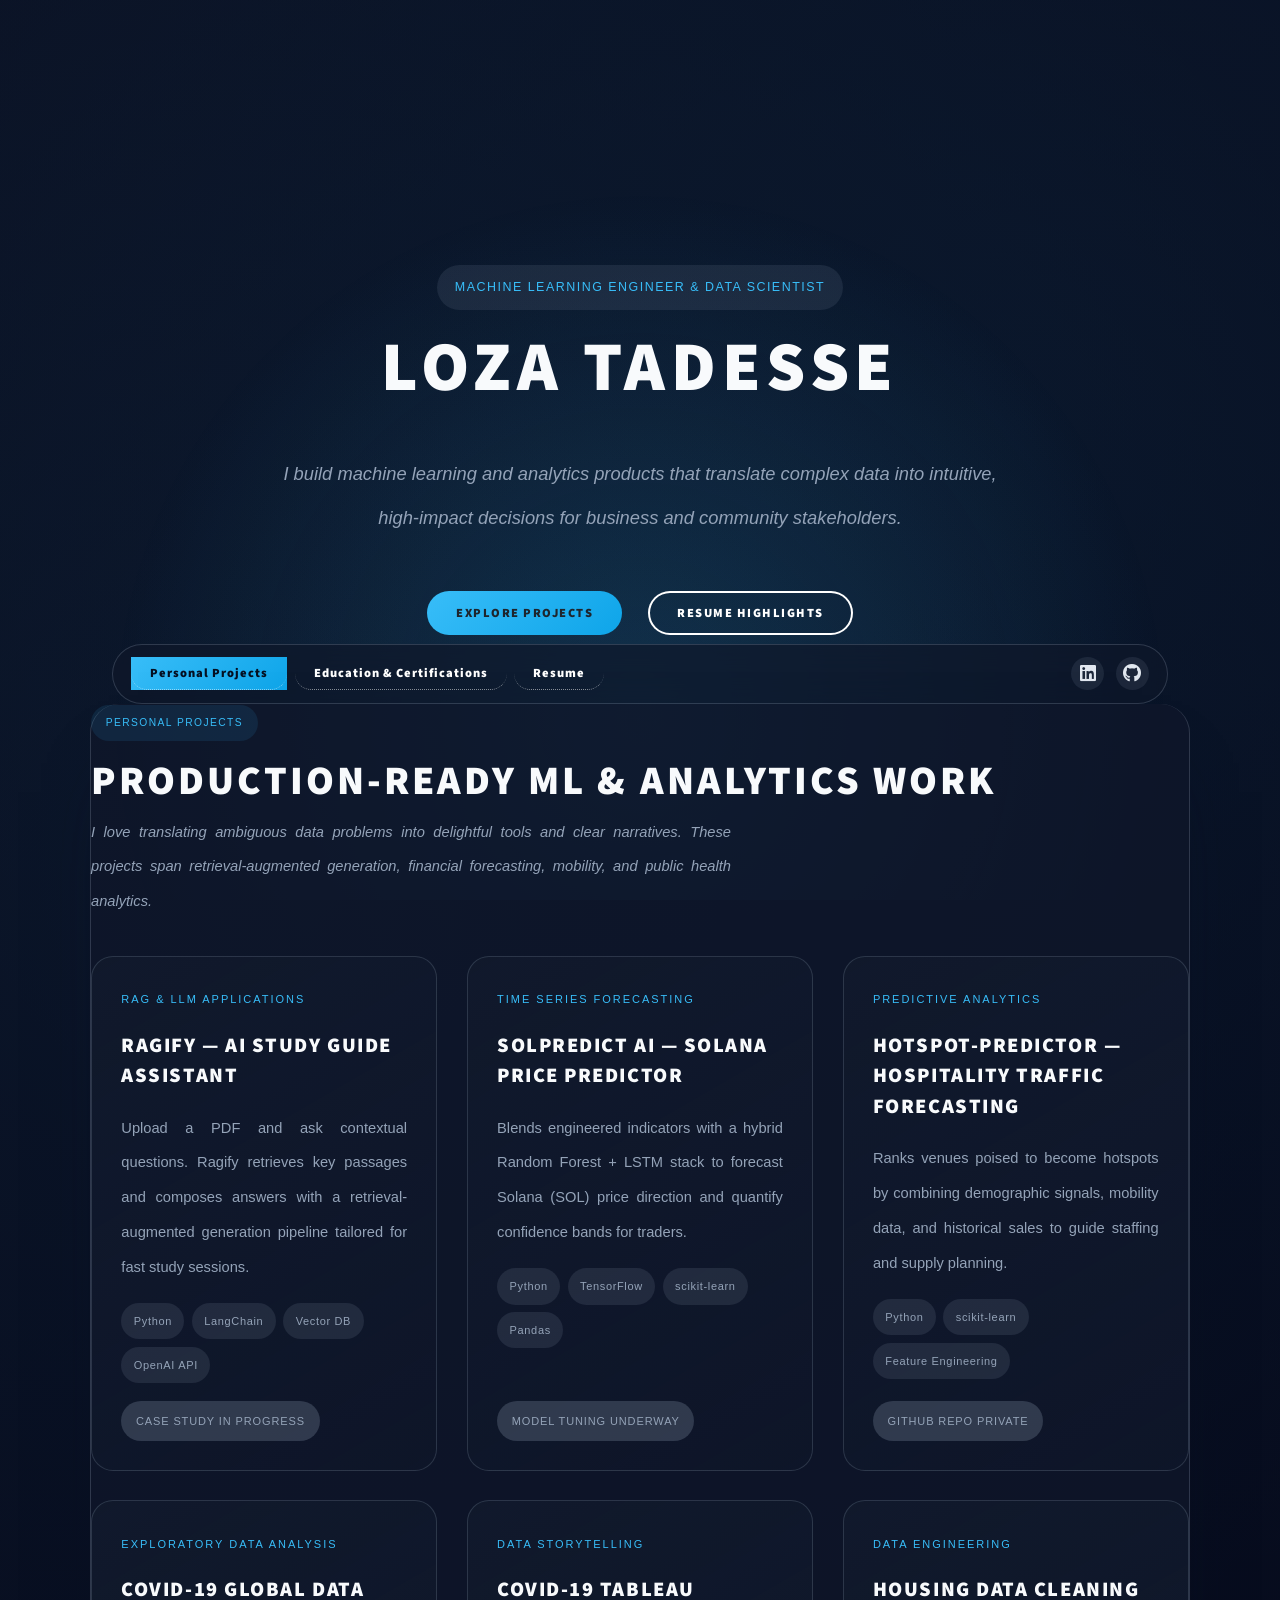
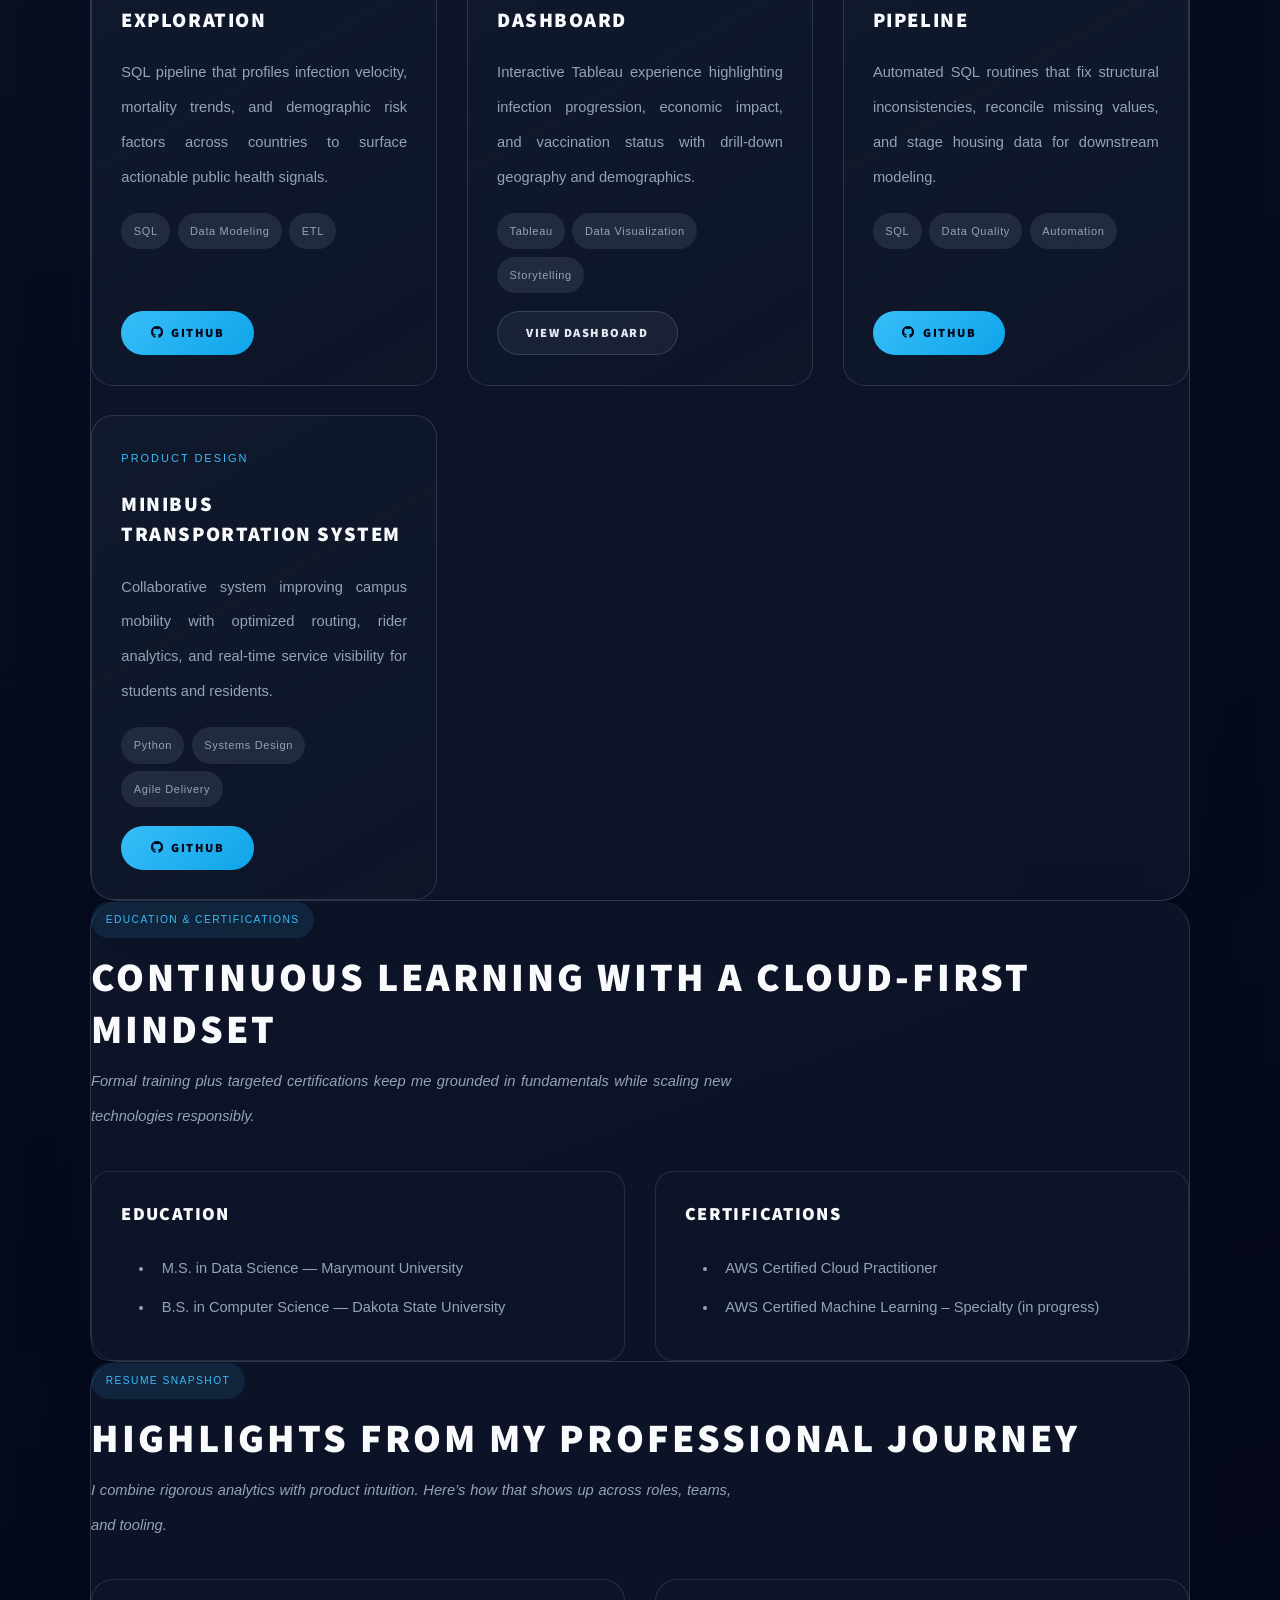
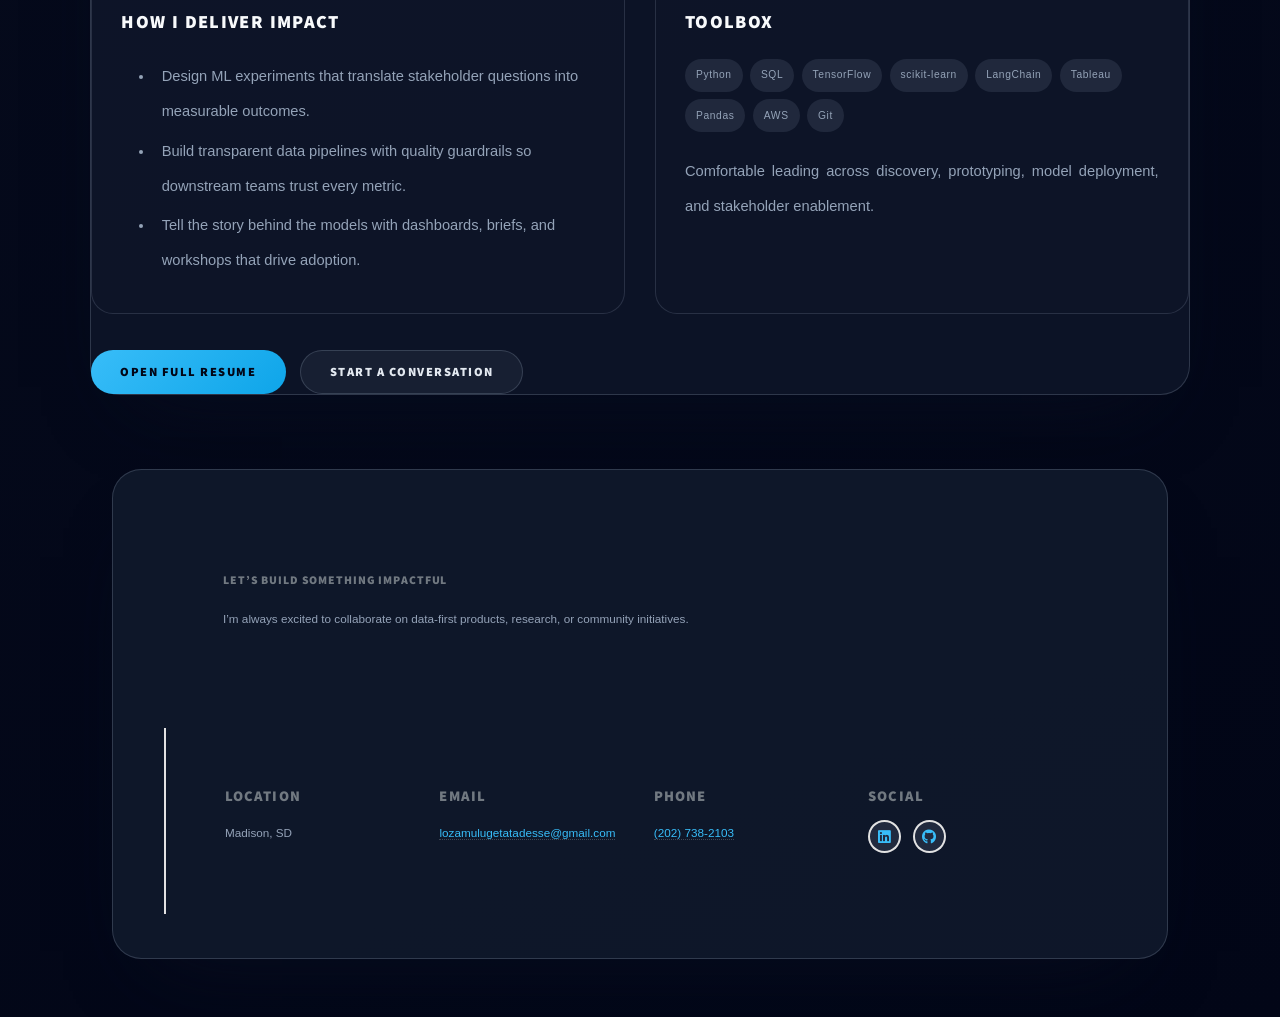
==== commit 2b5f211a: "Redesign portfolio layout around three core sections" ====
--- a/index.html
+++ b/index.html
@@ -1,11 +1,9 @@
 <!DOCTYPE HTML>
-
-<html>
+<html lang="en">
 	<head>
 		<title>Loza Tadesse Portfolio</title>
 		<meta charset="utf-8" />
 		<meta name="viewport" content="width=device-width, initial-scale=1, user-scalable=no" />
-		<!-- Modern Fonts (optional) -->
 		<link href="https://fonts.googleapis.com/css2?family=Inter:wght@300;400;600;700;900&family=Poppins:wght@400;600;700&display=swap" rel="stylesheet">
 		<link rel="stylesheet" href="assets/css/main.css" />
 		<link rel="stylesheet" href="assets/css/loza.css" />
@@ -18,200 +16,247 @@
 
 				<!-- Intro -->
 					<div id="intro">
-						<h1>LOZA TADESSE <br />
-						Portfolio</h1>
-						<p>Lets link up  <a href="https://www.linkedin.com/in/loza-tadesse-49a472194/">@Loza_Tadesse</a> 
-						<ul class="actions">
-							<li><a href="#header" class="button icon solid solo fa-arrow-down scrolly">Continue</a></li>
+						<span class="intro-badge">Machine Learning Engineer &amp; Data Scientist</span>
+						<h1>Loza Tadesse</h1>
+						<p class="intro-lede">I build machine learning and analytics products that translate complex data into intuitive, high-impact decisions for business and community stakeholders.</p>
+						<ul class="actions intro-actions">
+							<li><a href="#projects" class="button primary scrolly">Explore Projects</a></li>
+							<li><a href="#resume" class="button scrolly">Resume Highlights</a></li>
 						</ul>
 					</div>
 
 				<!-- Header -->
 					<header id="header">
-						<a href="index.html" class="logo">Projects and Certification</a>
+						<a href="index.html" class="logo">Loza Tadesse · Portfolio</a>
 					</header>
 
 				<!-- Navigation -->
 					<nav id="nav">
 						<ul class="links">
-							<li class="active"><a href="#ml-projects" class="scrolly">Portfolio</a></li>
-							<li><a href="#education" class="scrolly">Education</a></li>
-							<li><a href="#personal-projects" class="scrolly">Personal Projects</a></li>
-							<li><a href="generic.html">Resume</a></li>
+							<li class="active"><a href="#projects" class="scrolly">Personal Projects</a></li>
+							<li><a href="#education" class="scrolly">Education &amp; Certifications</a></li>
+							<li><a href="#resume" class="scrolly">Resume</a></li>
 						</ul>
 						<ul class="icons">
-							<li><a href="https://www.linkedin.com/in/loza-tadesse-49a472194/" class="icon brands alt fa-linkedin"><span class="label">LinkedIN</span></a></li>	
-							<li><a href="https://github.com/Loza-Tadesse" class="icon brands alt fa-github"><span class="label">GitHub</span></a></li>
+							<li><a href="https://www.linkedin.com/in/loza-tadesse-49a472194/" class="icon brands alt fa-linkedin" target="_blank" rel="noopener"><span class="label">LinkedIn</span></a></li>
+							<li><a href="https://github.com/Loza-Tadesse" class="icon brands alt fa-github" target="_blank" rel="noopener"><span class="label">GitHub</span></a></li>
 						</ul>
 					</nav>
 
 				<!-- Main -->
 					<div id="main">
 
-						<!-- Featured Post -->
-							<article class="post featured">
-								<header class="major">
-									<h2><a href="#">Machine Learning & Data Science Portfolio</a></h2>
-									<p>Welcome to my portfolio showcasing machine learning and data analysis projects. As a Computer Scientist and Data Analyst, I specialize in statistical modeling, predictive analytics, and machine learning. Below are three featured ML projects demonstrating my ability to extract valuable insights from complex datasets and build data-driven solutions.</p>
-								</header>
-								<ul class="actions special">
-									<li><a href="#ml-projects" class="button large scrolly">View ML Projects</a></li>
+						<section id="projects" class="panel">
+							<header class="section-header">
+								<span class="eyebrow">Personal Projects</span>
+								<h2>Production-ready ML &amp; analytics work</h2>
+								<p>I love translating ambiguous data problems into delightful tools and clear narratives. These projects span retrieval-augmented generation, financial forecasting, mobility, and public health analytics.</p>
+							</header>
+							<div class="projects-grid">
+								<article class="project-card">
+									<span class="project-area">RAG &amp; LLM Applications</span>
+									<h3>Ragify — AI Study Guide Assistant</h3>
+									<p>Upload a PDF and ask contextual questions. Ragify retrieves key passages and composes answers with a retrieval-augmented generation pipeline tailored for fast study sessions.</p>
+									<ul class="tag-list">
+										<li>Python</li>
+										<li>LangChain</li>
+										<li>Vector DB</li>
+										<li>OpenAI API</li>
+									</ul>
+									<div class="project-links">
+										<span class="pill muted">Case study in progress</span>
+									</div>
+								</article>
+
+								<article class="project-card">
+									<span class="project-area">Time Series Forecasting</span>
+									<h3>SolPredict AI — Solana Price Predictor</h3>
+									<p>Blends engineered indicators with a hybrid Random Forest + LSTM stack to forecast Solana (SOL) price direction and quantify confidence bands for traders.</p>
+									<ul class="tag-list">
+										<li>Python</li>
+										<li>TensorFlow</li>
+										<li>scikit-learn</li>
+										<li>Pandas</li>
+									</ul>
+									<div class="project-links">
+										<span class="pill muted">Model tuning underway</span>
+									</div>
+								</article>
+
+								<article class="project-card">
+									<span class="project-area">Predictive Analytics</span>
+									<h3>HotSpot-Predictor — Hospitality Traffic Forecasting</h3>
+									<p>Ranks venues poised to become hotspots by combining demographic signals, mobility data, and historical sales to guide staffing and supply planning.</p>
+									<ul class="tag-list">
+										<li>Python</li>
+										<li>scikit-learn</li>
+										<li>Feature Engineering</li>
+									</ul>
+									<div class="project-links">
+										<span class="pill muted">GitHub repo private</span>
+									</div>
+								</article>
+
+								<article class="project-card">
+									<span class="project-area">Exploratory Data Analysis</span>
+									<h3>COVID-19 Global Data Exploration</h3>
+									<p>SQL pipeline that profiles infection velocity, mortality trends, and demographic risk factors across countries to surface actionable public health signals.</p>
+									<ul class="tag-list">
+										<li>SQL</li>
+										<li>Data Modeling</li>
+										<li>ETL</li>
+									</ul>
+									<div class="project-links">
+										<a href="https://github.com/Loza-Tadesse/CovidProject" class="button primary icon brands fa-github" target="_blank" rel="noopener">GitHub</a>
+									</div>
+								</article>
+
+								<article class="project-card">
+									<span class="project-area">Data Storytelling</span>
+									<h3>COVID-19 Tableau Dashboard</h3>
+									<p>Interactive Tableau experience highlighting infection progression, economic impact, and vaccination status with drill-down geography and demographics.</p>
+									<ul class="tag-list">
+										<li>Tableau</li>
+										<li>Data Visualization</li>
+										<li>Storytelling</li>
+									</ul>
+									<div class="project-links">
+										<a href="https://public.tableau.com/app/profile/loza.mulugeta.tadesse/viz/CovidDashboard_16777290398200/Dashboard1?publish=yes" class="button" target="_blank" rel="noopener">View Dashboard</a>
+									</div>
+								</article>
+
+								<article class="project-card">
+									<span class="project-area">Data Engineering</span>
+									<h3>Housing Data Cleaning Pipeline</h3>
+									<p>Automated SQL routines that fix structural inconsistencies, reconcile missing values, and stage housing data for downstream modeling.</p>
+									<ul class="tag-list">
+										<li>SQL</li>
+										<li>Data Quality</li>
+										<li>Automation</li>
+									</ul>
+									<div class="project-links">
+										<a href="https://github.com/Loza-Tadesse/HousingProject" class="button primary icon brands fa-github" target="_blank" rel="noopener">GitHub</a>
+									</div>
+								</article>
+
+								<article class="project-card">
+									<span class="project-area">Product Design</span>
+									<h3>MiniBus Transportation System</h3>
+									<p>Collaborative system improving campus mobility with optimized routing, rider analytics, and real-time service visibility for students and residents.</p>
+									<ul class="tag-list">
+										<li>Python</li>
+										<li>Systems Design</li>
+										<li>Agile Delivery</li>
+									</ul>
+									<div class="project-links">
+										<a href="https://github.com/Loza-Tadesse/Mini-Bus-TRansporttion-System" class="button primary icon brands fa-github" target="_blank" rel="noopener">GitHub</a>
+									</div>
+								</article>
+							</div>
+						</section>
+
+						<section id="education" class="panel">
+							<header class="section-header">
+								<span class="eyebrow">Education &amp; Certifications</span>
+								<h2>Continuous learning with a cloud-first mindset</h2>
+								<p>Formal training plus targeted certifications keep me grounded in fundamentals while scaling new technologies responsibly.</p>
+							</header>
+							<div class="education-grid">
+								<article class="education-card">
+									<h3>Education</h3>
+									<ul class="bulleted">
+										<li>M.S. in Data Science — Marymount University</li>
+										<li>B.S. in Computer Science — Dakota State University</li>
+									</ul>
+								</article>
+								<article class="education-card">
+									<h3>Certifications</h3>
+									<ul class="bulleted">
+										<li>AWS Certified Cloud Practitioner</li>
+										<li>AWS Certified Machine Learning – Specialty (in progress)</li>
+									</ul>
+								</article>
+							</div>
+						</section>
+
+						<section id="resume" class="panel">
+							<header class="section-header">
+								<span class="eyebrow">Resume Snapshot</span>
+								<h2>Highlights from my professional journey</h2>
+								<p>I combine rigorous analytics with product intuition. Here’s how that shows up across roles, teams, and tooling.</p>
+							</header>
+							<div class="resume-content">
+								<article class="resume-card">
+									<h3>How I deliver impact</h3>
+									<ul class="bulleted">
+										<li>Design ML experiments that translate stakeholder questions into measurable outcomes.</li>
+										<li>Build transparent data pipelines with quality guardrails so downstream teams trust every metric.</li>
+										<li>Tell the story behind the models with dashboards, briefs, and workshops that drive adoption.</li>
+									</ul>
+								</article>
+								<article class="resume-card">
+									<h3>Toolbox</h3>
+									<ul class="tag-list compact">
+										<li>Python</li>
+										<li>SQL</li>
+										<li>TensorFlow</li>
+										<li>scikit-learn</li>
+										<li>LangChain</li>
+										<li>Tableau</li>
+										<li>Pandas</li>
+										<li>AWS</li>
+										<li>Git</li>
+									</ul>
+									<p class="resume-note">Comfortable leading across discovery, prototyping, model deployment, and stakeholder enablement.</p>
+								</article>
+							</div>
+							<div class="resume-cta">
+								<a href="generic.html" class="button primary" target="_blank" rel="noopener">Open Full Resume</a>
+								<a href="mailto:lozamulugetatadesse@gmail.com" class="button">Start a Conversation</a>
+							</div>
+						</section>
+
+					</div>
+
+				<!-- Footer -->
+					<footer id="footer">
+						<section class="footer-intro">
+							<h3>Let’s build something impactful</h3>
+							<p>I’m always excited to collaborate on data-first products, research, or community initiatives.</p>
+						</section>
+						<section class="footer-grid">
+							<div>
+								<h4>Location</h4>
+								<p>Madison, SD</p>
+							</div>
+							<div>
+								<h4>Email</h4>
+								<p><a href="mailto:lozamulugetatadesse@gmail.com">lozamulugetatadesse@gmail.com</a></p>
+							</div>
+							<div>
+								<h4>Phone</h4>
+								<p><a href="tel:12027382103">(202) 738-2103</a></p>
+							</div>
+							<div>
+								<h4>Social</h4>
+								<ul class="icons alt">
+									<li><a href="https://www.linkedin.com/in/loza-tadesse-49a472194/" class="icon brands alt fa-linkedin" target="_blank" rel="noopener"><span class="label">LinkedIn</span></a></li>
+									<li><a href="https://github.com/Loza-Tadesse" class="icon brands alt fa-github" target="_blank" rel="noopener"><span class="label">GitHub</span></a></li>
 								</ul>
-							</article>
-
-						<!-- Featured ML Projects -->
-								<section class="posts" id="ml-projects">
-								<article>
-									<header>
-										<span class="date">RAG & LLM Application</span>
-										<h2><a href="#">Ragify - AI Study Guide Assistant</a></h2>
-									</header>
-									<a href="#" class="image fit"><img src="images/personal-loan.png" alt="" /></a>
-										<p>Upload a PDF and ask questions. Ragify retrieves the right passages and answers with an LLM using a RAG pipeline.</p>
-										<p><strong>Tech:</strong> Python, LangChain, Vector DB, PDF parsing</p>
-									<ul class="actions special">
-										<li><a href="#" class="button icon brands fa-github">View on GitHub</a></li>
-									</ul>
-								</article>
-
-								<article>
-									<header>
-										<span class="date">Time Series & ML Forecasting</span>
-										<h2><a href="#">SolPredict AI - Solana Price Predictor</a></h2>
-									</header>
-									<a href="#" class="image fit"><img src="images/movie.png" alt="" /></a>
-									<p>Hybrid Random Forest + LSTM model to forecast Solana (SOL) prices from historical market data.</p>
-									<p><strong>Tech:</strong> Python, scikit-learn, TensorFlow/Keras, Pandas</p>
-									<ul class="actions special">
-										<li><a href="#" class="button icon brands fa-github">View on GitHub</a></li>
-									</ul>
-								</article>
-
-								<article>
-									<header>
-										<span class="date">Predictive Analytics</span>
-										<h2><a href="#">HotSpot-Predictor - Restaurant & Bar Traffic Forecasting</a></h2>
-									</header>
-									<a href="#" class="image fit"><img src="images/SRIPoster.jpg" alt="" /></a>
-									<p>Classifies venues that are likely to become hotspots using location, demographic, and historical traffic features.</p>
-									<p><strong>Tech:</strong> Python, scikit-learn, feature engineering</p>
-									<ul class="actions special">
-										<li><a href="#" class="button icon brands fa-github">View on GitHub</a></li>
-									</ul>
-								</article>
-							</section>
-
-							<!-- Education & Certifications -->
-							<section id="education" class="post">
-								<header class="major">
-									<h2>Education & Certifications</h2>
-								</header>
-								<div class="row gtr-50 gtr-uniform">
-									<div class="col-6">
-										<h3>Education</h3>
-										<ul class="bulleted">
-											<li>B.S. in Computer Science — Dakota State University</li>
-											<li>M.S. in Data Science — Marymount University</li>
-										</ul>
-									</div>
-									<div class="col-6">
-										<h3>Certifications</h3>
-										<ul class="bulleted">
-											<li>AWS Certified Cloud Practitioner</li>
-											<li>AWS Certified Machine Learning — Specialty (in progress)</li>
-										</ul>
-									</div>
-								</div>
-							</section>
-
-							<!-- Personal Projects -->
-							<header class="major" id="personal-projects">
-								<h2>Personal Projects</h2>
-							</header>
-							<section class="posts">
-								<article>
-									<header>
-										<h2><a href="https://github.com/Loza-Tadesse/CovidProject">COVID-19 Data Exploration</a></h2>
-									</header>
-									<a href="https://github.com/Loza-Tadesse/CovidProject" class="image fit"><img src="images/covid-19-world-map.webp" alt="" /></a>
-									<p>Comprehensive SQL-based analysis exploring COVID-19 data including death percentages by country, infection rates, and total death counts. Used advanced SQL queries for data aggregation and statistical analysis.</p>
-									<ul class="actions special">
-										<li><a href="https://github.com/Loza-Tadesse/CovidProject" class="button icon brands fa-github">GitHub</a></li>
-									</ul>
-								</article>
-
-								<article>
-									<header>
-										<h2><a href="https://public.tableau.com/app/profile/loza.mulugeta.tadesse/viz/CovidDashboard_16777290398200/Dashboard1?publish=yes">COVID-19 Tableau Dashboard</a></h2>
-									</header>
-									<a href="https://public.tableau.com/app/profile/loza.mulugeta.tadesse/viz/CovidDashboard_16777290398200/Dashboard1?publish=yes" class="image fit"><img src="images/TableauCovidDone.png" alt="" /></a>
-									<p>Interactive Tableau dashboard visualizing COVID-19 data with bar graphs for percentage impacted by continent and income, line graphs for infection rates, and geographic maps showing percentage population infected per country.</p>
-									<ul class="actions special">
-										<li><a href="https://public.tableau.com/app/profile/loza.mulugeta.tadesse/viz/CovidDashboard_16777290398200/Dashboard1?publish=yes" class="button">View Dashboard</a></li>
-									</ul>
-								</article>
-
-								<article>
-									<header>
-										<h2><a href="https://github.com/Loza-Tadesse/HousingProject">Housing Data Cleaning</a></h2>
-									</header>
-									<a href="https://github.com/Loza-Tadesse/HousingProject" class="image fit"><img src="images/housing.webp" alt="" /></a>
-									<p>Data cleaning project using SQL to prepare housing dataset. Removed duplicates, handled missing data, fixed structural errors, and populated incomplete records for analysis-ready data.</p>
-									<ul class="actions special">
-										<li><a href="https://github.com/Loza-Tadesse/HousingProject" class="button icon brands fa-github">GitHub</a></li>
-									</ul>
-								</article>
-
-								<article>
-									<header>
-										<h2><a href="https://github.com/Loza-Tadesse/Mini-Bus-TRansporttion-System">MiniBus Transportation System</a></h2>
-									</header>
-									<a href="https://github.com/Loza-Tadesse/Mini-Bus-TRansporttion-System" class="image fit"><img src="images/Diagram-of-real-time-on-Campus-Public-Transportation-Monitoring-System.jpg" alt="" /></a>
-									<p>Team project creating a shuttle system for DSU students, faculty, and Madison residents. Provides affordable transportation options and addresses mobility challenges in the community.</p>
-									<ul class="actions special">
-										<li><a href="https://github.com/Loza-Tadesse/Mini-Bus-TRansporttion-System" class="button icon brands fa-github">GitHub</a></li>
-									</ul>
-								</article>
-							</section>
-
-				
-						<section class="split contact">
-							<section class="alt">
-								<h3>Location</h3>
-								<p>Madison SD<br />
-								</p>
-							</section>
-							<section>
-								<h3>Phone</h3>
-								<p><a href="#">(202) 738-2103</a></p>
-							</section>
-							<section>
-								<h3>Email</h3>
-								<p><a href="#">lozamulugetatadesse@gmail.com</a></p>
-							</section>
-							<section>
-								<h3>Social</h3>
-								<ul class="icons alt">
-								    <li><a href="https://www.linkedin.com/in/loza-tadesse-49a472194/" class="icon brands alt fa-linkedin"><span class="label">LinkedIN</span></a></li>
-									
-									<li><a href="https://github.com/Loza-Tadesse" class="icon brands alt fa-github"><span class="label">GitHub</span></a></li>
-								</ul>
-							</section>
+							</div>
 						</section>
 					</footer>
 
-				
-
 			</div>
 
-		<!-- Scripts -->
-			<script src="assets/js/jquery.min.js"></script>
-			<script src="assets/js/jquery.scrollex.min.js"></script>
-			<script src="assets/js/jquery.scrolly.min.js"></script>
-			<script src="assets/js/browser.min.js"></script>
-			<script src="assets/js/breakpoints.min.js"></script>
-			<script src="assets/js/util.js"></script>
-			<script src="assets/js/main.js"></script>
+	<!-- Scripts -->
+		<script src="assets/js/jquery.min.js"></script>
+		<script src="assets/js/jquery.scrollex.min.js"></script>
+		<script src="assets/js/jquery.scrolly.min.js"></script>
+		<script src="assets/js/browser.min.js"></script>
+		<script src="assets/js/breakpoints.min.js"></script>
+		<script src="assets/js/util.js"></script>
+		<script src="assets/js/main.js"></script>
 
 	</body>
 </html>
--- a/assets/css/loza.css
+++ b/assets/css/loza.css
@@ -1,20 +1,559 @@
-/* Minimal custom styles to keep the UI calm and readable */
-
-/* Bring back simple bullets where needed */
+/* Custom theme overrides for Loza Tadesse portfolio */
+
+:root {
+  --bg-color: #020617;
+  --bg-alt: #0f172a;
+  --panel-color: rgba(15, 23, 42, 0.82);
+  --panel-solid: #111a2d;
+  --panel-border: rgba(148, 163, 184, 0.25);
+  --accent: #38bdf8;
+  --accent-strong: #0ea5e9;
+  --text: #e2e8f0;
+  --text-muted: #94a3b8;
+  --headline: #f8fafc;
+  --pill-bg: rgba(56, 189, 248, 0.15);
+  --pill-muted: rgba(148, 163, 184, 0.25);
+  --shadow-lg: 0 40px 80px -48px rgba(8, 15, 33, 0.95);
+}
+
+body {
+  background: radial-gradient(circle at 20% 20%, rgba(56, 189, 248, 0.12), transparent 35%),
+              radial-gradient(circle at 80% 10%, rgba(14, 165, 233, 0.12), transparent 30%),
+              var(--bg-color);
+  color: var(--text);
+  font-family: 'Inter', 'Poppins', -apple-system, BlinkMacSystemFont, sans-serif;
+}
+
+body, input, select, textarea {
+  color: var(--text);
+}
+
+a {
+  color: var(--accent);
+  border-bottom-color: rgba(56, 189, 248, 0.35);
+}
+
+a:hover {
+  color: var(--accent-strong) !important;
+  border-bottom-color: transparent;
+}
+
+#wrapper {
+  background: linear-gradient(160deg, rgba(15, 23, 42, 0.65), rgba(2, 6, 23, 0.9));
+}
+
+#wrapper > .bg {
+  display: none !important;
+}
+
+/* Intro */
+#intro {
+  min-height: 100vh;
+  padding: 8rem 2rem 6rem;
+  display: flex;
+  flex-direction: column;
+  justify-content: center;
+  align-items: center;
+  gap: 1.5rem;
+  text-align: center;
+  position: relative;
+}
+
+#intro::after {
+  content: '';
+  position: absolute;
+  inset: 0;
+  background: radial-gradient(circle at 50% 80%, rgba(56, 189, 248, 0.28), transparent 55%);
+  opacity: 0.6;
+  pointer-events: none;
+}
+
+#intro > * {
+  position: relative;
+  z-index: 1;
+}
+
+.intro-badge {
+  display: inline-flex;
+  align-items: center;
+  gap: 0.5rem;
+  padding: 0.5rem 1.25rem;
+  border-radius: 9999px;
+  background: rgba(148, 163, 184, 0.12);
+  color: var(--accent);
+  font-size: 0.85rem;
+  letter-spacing: 0.12em;
+  text-transform: uppercase;
+}
+
+#intro h1 {
+  font-size: clamp(3rem, 7vw, 4.75rem);
+  line-height: 1.05;
+  color: var(--headline);
+  letter-spacing: 0.08em;
+  text-transform: uppercase;
+}
+
+.intro-lede {
+  max-width: 720px;
+  font-size: 1.15rem;
+  color: var(--text-muted);
+}
+
+.intro-actions {
+  display: flex;
+  flex-wrap: wrap;
+  justify-content: center;
+  gap: 0.75rem;
+}
+
+/* Header */
+#header {
+  pointer-events: auto;
+  -moz-user-select: auto;
+  -webkit-user-select: auto;
+  -ms-user-select: auto;
+  user-select: auto;
+  height: auto;
+  padding: 2rem 2rem 1rem;
+  background: transparent;
+  align-items: flex-start;
+}
+
+#header .logo {
+  border: 1px solid var(--panel-border);
+  border-radius: 9999px;
+  padding: 0.75rem 1.5rem;
+  font-size: 0.85rem;
+  letter-spacing: 0.2em;
+  text-transform: uppercase;
+  color: var(--text-muted);
+  transition: all 0.2s ease;
+}
+
+#header .logo:hover {
+  color: var(--headline) !important;
+  border-color: var(--accent);
+}
+
+/* Navigation */
+#nav {
+  position: sticky;
+  top: 2rem;
+  margin: -3.5rem auto 0 auto;
+  width: min(1100px, calc(100% - 4rem));
+  height: auto;
+  line-height: 1;
+  align-items: center;
+  gap: 1rem;
+  padding: 0.85rem 1.25rem 0.85rem 1.25rem;
+  border-radius: 9999px;
+  border: 1px solid var(--panel-border);
+  background: rgba(15, 23, 42, 0.7);
+  box-shadow: 0 20px 60px -40px rgba(15, 23, 42, 0.95);
+  backdrop-filter: blur(14px);
+}
+
+#nav ul.links {
+  gap: 0.5rem;
+  text-transform: none;
+  letter-spacing: 0;
+}
+
+#nav ul.links li a {
+  text-transform: none;
+  font-size: 0.85rem;
+  letter-spacing: 0.08em;
+  padding: 0.65rem 1.3rem;
+  border-radius: 9999px;
+  transition: all 0.2s ease;
+}
+
+#nav ul.links li.active {
+  background: linear-gradient(135deg, var(--accent), var(--accent-strong));
+}
+
+#nav ul.links li.active a {
+  color: #051022 !important;
+}
+
+#nav ul.links li a:hover {
+  background: rgba(56, 189, 248, 0.12);
+}
+
+#nav ul.icons li .icon:before {
+  background: rgba(148, 163, 184, 0.12);
+  color: var(--text);
+}
+
+#nav ul.icons li a.icon:hover:before {
+  color: var(--accent);
+  box-shadow: inset 0 0 0 2px var(--accent);
+}
+
+/* Buttons */
+.button {
+  border-radius: 9999px;
+  font-size: 0.85rem;
+  letter-spacing: 0.12em;
+  border: 0;
+  box-shadow: inset 0 0 0 1px rgba(148, 163, 184, 0.25);
+  color: var(--text) !important;
+  background: rgba(148, 163, 184, 0.08);
+  transition: all 0.2s ease;
+}
+
+.button:hover {
+  box-shadow: inset 0 0 0 1px var(--accent);
+  color: var(--accent) !important;
+}
+
+.button.primary {
+  background: linear-gradient(135deg, var(--accent), var(--accent-strong));
+  box-shadow: 0 18px 38px -22px rgba(56, 189, 248, 0.7);
+  color: #020617 !important;
+}
+
+.button.primary:hover {
+  box-shadow: 0 24px 44px -20px rgba(56, 189, 248, 0.85);
+}
+
+/* Main layout */
+#main {
+  max-width: 1100px;
+  width: calc(100% - 4rem);
+  margin: 0 auto 5rem;
+  background: transparent;
+}
+
+#main > * {
+  border-top: 0 !important;
+  padding: 0 !important;
+}
+
+.panel {
+  margin: 0 0 4rem 0;
+  padding: 3.5rem;
+  border-radius: 2rem;
+  background: var(--panel-color);
+  border: 1px solid var(--panel-border);
+  box-shadow: var(--shadow-lg);
+}
+
+.section-header {
+  text-align: left;
+  margin-bottom: 2.5rem;
+}
+
+.section-header .eyebrow {
+  display: inline-flex;
+  padding: 0.4rem 1rem;
+  border-radius: 9999px;
+  background: rgba(56, 189, 248, 0.1);
+  color: var(--accent);
+  font-size: 0.7rem;
+  letter-spacing: 0.14em;
+  text-transform: uppercase;
+}
+
+.section-header h2 {
+  margin: 1rem 0 1.2rem;
+  font-size: clamp(2rem, 3.4vw, 2.75rem);
+  color: var(--headline);
+}
+
+.section-header p {
+  color: var(--text-muted);
+  max-width: 640px;
+}
+
+/* Projects */
+.projects-grid {
+  display: grid;
+  grid-template-columns: repeat(auto-fit, minmax(260px, 1fr));
+  gap: 2rem;
+}
+
+.project-card {
+  background: linear-gradient(150deg, rgba(17, 26, 45, 0.92), rgba(15, 23, 42, 0.7));
+  border: 1px solid rgba(148, 163, 184, 0.22);
+  border-radius: 1.5rem;
+  padding: 2rem;
+  display: flex;
+  flex-direction: column;
+  gap: 1.25rem;
+  transition: transform 0.2s ease, box-shadow 0.2s ease, border-color 0.2s ease;
+}
+
+.project-card:hover {
+  transform: translateY(-6px);
+  border-color: rgba(56, 189, 248, 0.4);
+  box-shadow: 0 30px 70px -45px rgba(56, 189, 248, 0.4);
+}
+
+.project-area {
+  font-size: 0.75rem;
+  letter-spacing: 0.18em;
+  text-transform: uppercase;
+  color: var(--accent);
+}
+
+.project-card h3 {
+  font-size: 1.4rem;
+  color: var(--headline);
+  margin: 0;
+}
+
+.project-card p {
+  color: var(--text-muted);
+  margin: 0;
+}
+
+.tag-list {
+  list-style: none;
+  display: flex;
+  flex-wrap: wrap;
+  gap: 0.5rem;
+  padding: 0;
+  margin: 0;
+}
+
+.tag-list li {
+  padding: 0.35rem 0.85rem;
+  border-radius: 9999px;
+  background: rgba(148, 163, 184, 0.14);
+  color: var(--text-muted);
+  font-size: 0.75rem;
+  letter-spacing: 0.06em;
+}
+
+.tag-list.compact li {
+  padding: 0.3rem 0.75rem;
+  font-size: 0.7rem;
+}
+
+.project-links {
+  margin-top: auto;
+  display: flex;
+  flex-wrap: wrap;
+  gap: 0.75rem;
+}
+
+.pill {
+  display: inline-flex;
+  align-items: center;
+  padding: 0.45rem 1rem;
+  border-radius: 9999px;
+  font-size: 0.75rem;
+  letter-spacing: 0.08em;
+  text-transform: uppercase;
+  background: var(--pill-bg);
+  color: var(--accent);
+}
+
+.pill.muted {
+  background: var(--pill-muted);
+  color: var(--text-muted);
+}
+
+/* Education */
+.education-grid {
+  display: grid;
+  grid-template-columns: repeat(auto-fit, minmax(260px, 1fr));
+  gap: 2rem;
+}
+
+.education-card {
+  background: rgba(15, 23, 42, 0.6);
+  border-radius: 1.25rem;
+  padding: 2rem;
+  border: 1px solid rgba(148, 163, 184, 0.18);
+}
+
+.education-card h3 {
+  margin-top: 0;
+  color: var(--headline);
+}
+
 ul.bulleted {
   list-style: disc;
-  margin-left: 1.25rem;
-}
-
-ul.bulleted li { margin: 0.25rem 0; }
-
-/* Section spacing tweaks */
-#education.post h3 { margin-top: 0; }
-
-/* Compact project articles for easier scanning */
-#ml-projects article p {
-  margin-bottom: 1rem;
-}
-
-/* Small helper for subtle dividers (if needed later) */
-.hr-soft { border-bottom: 1px solid #eeeeee; margin: 2rem 0; }
+  margin: 1rem 0 0 1.25rem;
+  color: var(--text-muted);
+}
+
+ul.bulleted li {
+  margin: 0.35rem 0;
+}
+
+/* Resume */
+.resume-content {
+  display: grid;
+  grid-template-columns: repeat(auto-fit, minmax(280px, 1fr));
+  gap: 2rem;
+}
+
+.resume-card {
+  background: rgba(15, 23, 42, 0.6);
+  border-radius: 1.5rem;
+  padding: 2rem;
+  border: 1px solid rgba(148, 163, 184, 0.2);
+}
+
+.resume-card h3 {
+  margin-top: 0;
+  color: var(--headline);
+}
+
+.resume-card .bulleted {
+  margin-top: 1rem;
+}
+
+.resume-note {
+  color: var(--text-muted);
+  margin-top: 1.5rem;
+}
+
+.resume-cta {
+  margin-top: 2.5rem;
+  display: flex;
+  flex-wrap: wrap;
+  gap: 1rem;
+}
+
+/* Footer */
+#footer {
+  margin: 0 auto 4rem;
+  width: min(1100px, calc(100% - 4rem));
+  border-radius: 2rem;
+  background: rgba(17, 26, 45, 0.85);
+  border: 1px solid var(--panel-border);
+  box-shadow: var(--shadow-lg);
+  padding: 3rem 3.5rem;
+  display: flex;
+  flex-direction: column;
+  gap: 2.5rem;
+  color: var(--text-muted);
+}
+
+#footer a {
+  color: var(--accent);
+}
+
+.footer-intro h3 {
+  margin: 0 0 1rem;
+  color: var(--headline);
+}
+
+.footer-grid {
+  display: grid;
+  grid-template-columns: repeat(auto-fit, minmax(180px, 1fr));
+  gap: 1.75rem;
+}
+
+.footer-grid h4 {
+  margin: 0 0 0.75rem;
+  color: var(--headline);
+}
+
+.footer-grid p {
+  margin: 0;
+}
+
+.footer-grid ul.icons li .icon:before {
+  background: rgba(148, 163, 184, 0.14);
+}
+
+.footer-grid ul.icons li a.icon:hover:before {
+  box-shadow: inset 0 0 0 2px var(--accent);
+}
+
+/* Responsive tweaks */
+@media screen and (max-width: 980px) {
+  #intro {
+    padding: 6rem 1.5rem 4rem;
+  }
+
+  #nav {
+    position: static;
+    width: calc(100% - 3rem);
+    margin: 1.5rem auto 0 auto;
+    flex-direction: column;
+    align-items: stretch;
+    display: flex !important;
+  }
+
+  #nav ul.links {
+    justify-content: center;
+    flex-wrap: wrap;
+  }
+
+  #nav ul.links li {
+    margin: 0.25rem;
+  }
+
+  #nav ul.icons {
+    justify-content: center;
+    margin-top: 0.75rem;
+  }
+
+  #main {
+    width: calc(100% - 3rem);
+  }
+
+  .panel {
+    padding: 2.5rem;
+  }
+
+  #footer {
+    width: calc(100% - 3rem);
+    padding: 2.5rem;
+  }
+}
+
+@media screen and (max-width: 736px) {
+  #intro {
+    padding: 4.5rem 1.25rem 3rem;
+  }
+
+  .panel {
+    padding: 2rem;
+  }
+
+  .section-header {
+    text-align: left;
+  }
+
+  .resume-cta {
+    flex-direction: column;
+    align-items: stretch;
+  }
+}
+
+@media screen and (max-width: 480px) {
+  body {
+    font-size: 1rem;
+  }
+
+  .projects-grid {
+    grid-template-columns: 1fr;
+  }
+
+  .education-grid,
+  .resume-content,
+  .footer-grid {
+    grid-template-columns: 1fr;
+  }
+
+  #header {
+    padding: 1.5rem 1.25rem 0;
+  }
+
+  #nav {
+    width: calc(100% - 2rem);
+  }
+
+  #main,
+  #footer {
+    width: calc(100% - 2rem);
+  }
+}
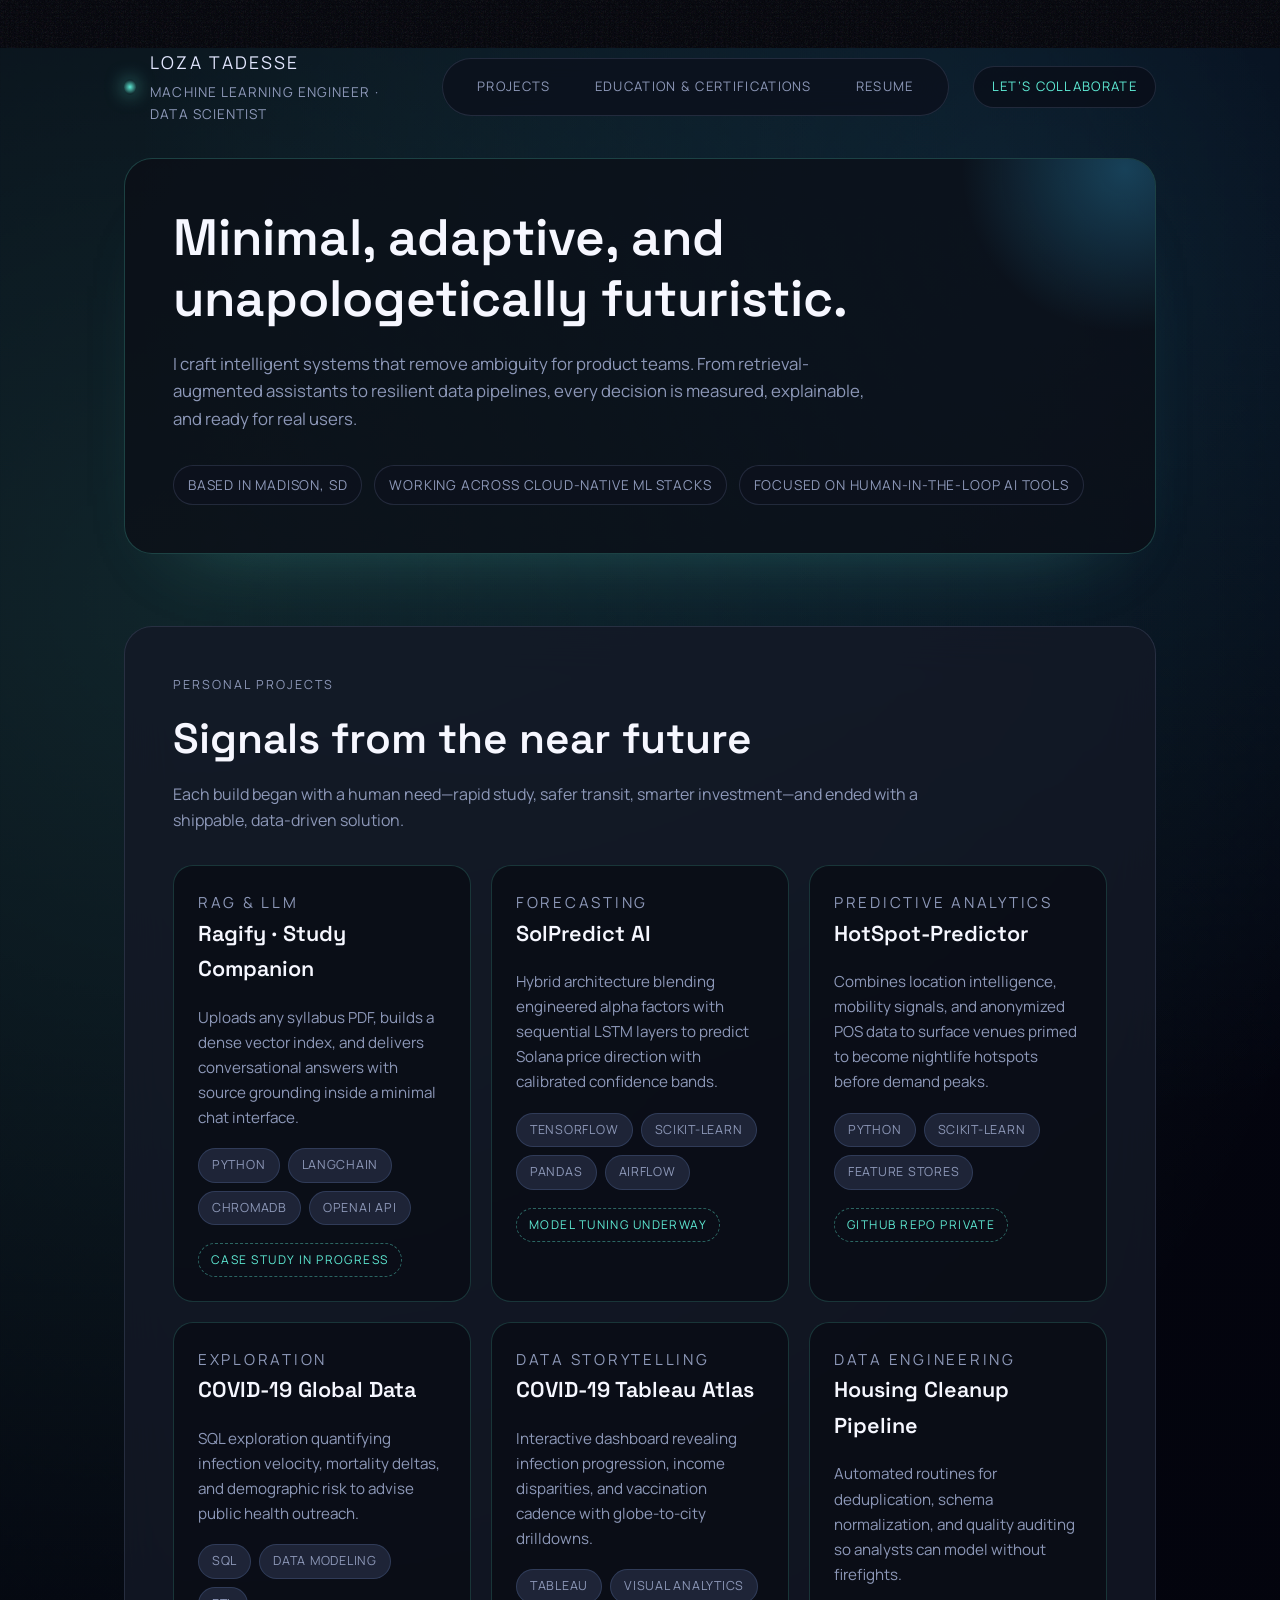
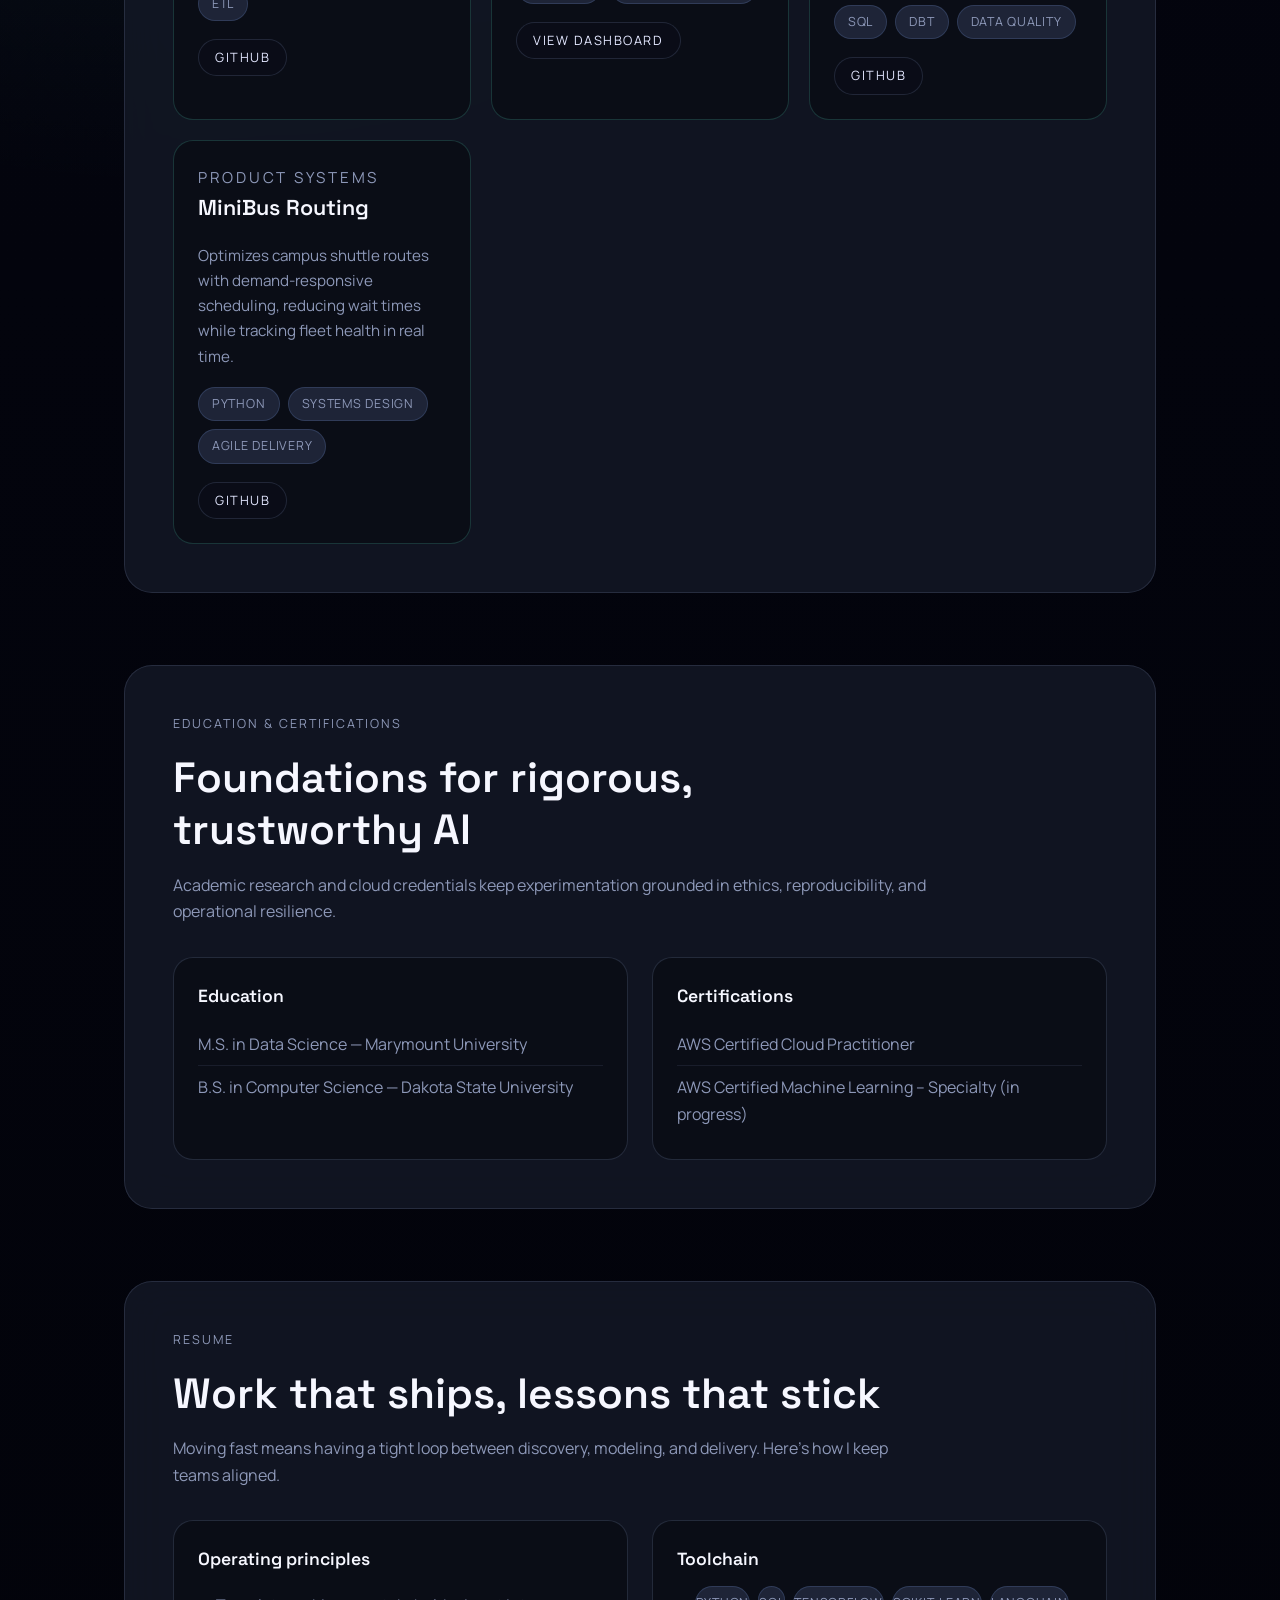
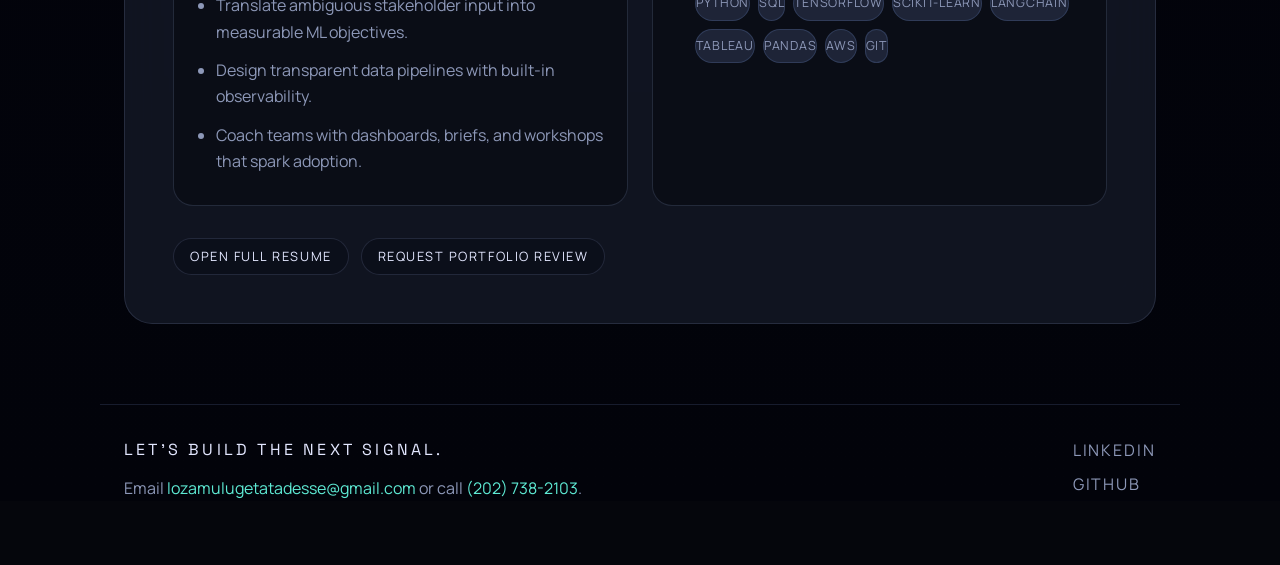
==== commit c784d171: "Reimagine portfolio with minimal futuristic theme" ====
--- a/index.html
+++ b/index.html
@@ -1,262 +1,239 @@
-<!DOCTYPE HTML>
+<!DOCTYPE html>
 <html lang="en">
-	<head>
-		<title>Loza Tadesse Portfolio</title>
-		<meta charset="utf-8" />
-		<meta name="viewport" content="width=device-width, initial-scale=1, user-scalable=no" />
-		<link href="https://fonts.googleapis.com/css2?family=Inter:wght@300;400;600;700;900&family=Poppins:wght@400;600;700&display=swap" rel="stylesheet">
-		<link rel="stylesheet" href="assets/css/main.css" />
-		<link rel="stylesheet" href="assets/css/loza.css" />
-		<noscript><link rel="stylesheet" href="assets/css/noscript.css" /></noscript>
-	</head>
-	<body class="is-preload">
-
-		<!-- Wrapper -->
-			<div id="wrapper" class="fade-in">
-
-				<!-- Intro -->
-					<div id="intro">
-						<span class="intro-badge">Machine Learning Engineer &amp; Data Scientist</span>
-						<h1>Loza Tadesse</h1>
-						<p class="intro-lede">I build machine learning and analytics products that translate complex data into intuitive, high-impact decisions for business and community stakeholders.</p>
-						<ul class="actions intro-actions">
-							<li><a href="#projects" class="button primary scrolly">Explore Projects</a></li>
-							<li><a href="#resume" class="button scrolly">Resume Highlights</a></li>
-						</ul>
-					</div>
-
-				<!-- Header -->
-					<header id="header">
-						<a href="index.html" class="logo">Loza Tadesse · Portfolio</a>
-					</header>
-
-				<!-- Navigation -->
-					<nav id="nav">
-						<ul class="links">
-							<li class="active"><a href="#projects" class="scrolly">Personal Projects</a></li>
-							<li><a href="#education" class="scrolly">Education &amp; Certifications</a></li>
-							<li><a href="#resume" class="scrolly">Resume</a></li>
-						</ul>
-						<ul class="icons">
-							<li><a href="https://www.linkedin.com/in/loza-tadesse-49a472194/" class="icon brands alt fa-linkedin" target="_blank" rel="noopener"><span class="label">LinkedIn</span></a></li>
-							<li><a href="https://github.com/Loza-Tadesse" class="icon brands alt fa-github" target="_blank" rel="noopener"><span class="label">GitHub</span></a></li>
-						</ul>
-					</nav>
-
-				<!-- Main -->
-					<div id="main">
-
-						<section id="projects" class="panel">
-							<header class="section-header">
-								<span class="eyebrow">Personal Projects</span>
-								<h2>Production-ready ML &amp; analytics work</h2>
-								<p>I love translating ambiguous data problems into delightful tools and clear narratives. These projects span retrieval-augmented generation, financial forecasting, mobility, and public health analytics.</p>
-							</header>
-							<div class="projects-grid">
-								<article class="project-card">
-									<span class="project-area">RAG &amp; LLM Applications</span>
-									<h3>Ragify — AI Study Guide Assistant</h3>
-									<p>Upload a PDF and ask contextual questions. Ragify retrieves key passages and composes answers with a retrieval-augmented generation pipeline tailored for fast study sessions.</p>
-									<ul class="tag-list">
-										<li>Python</li>
-										<li>LangChain</li>
-										<li>Vector DB</li>
-										<li>OpenAI API</li>
-									</ul>
-									<div class="project-links">
-										<span class="pill muted">Case study in progress</span>
-									</div>
-								</article>
-
-								<article class="project-card">
-									<span class="project-area">Time Series Forecasting</span>
-									<h3>SolPredict AI — Solana Price Predictor</h3>
-									<p>Blends engineered indicators with a hybrid Random Forest + LSTM stack to forecast Solana (SOL) price direction and quantify confidence bands for traders.</p>
-									<ul class="tag-list">
-										<li>Python</li>
-										<li>TensorFlow</li>
-										<li>scikit-learn</li>
-										<li>Pandas</li>
-									</ul>
-									<div class="project-links">
-										<span class="pill muted">Model tuning underway</span>
-									</div>
-								</article>
-
-								<article class="project-card">
-									<span class="project-area">Predictive Analytics</span>
-									<h3>HotSpot-Predictor — Hospitality Traffic Forecasting</h3>
-									<p>Ranks venues poised to become hotspots by combining demographic signals, mobility data, and historical sales to guide staffing and supply planning.</p>
-									<ul class="tag-list">
-										<li>Python</li>
-										<li>scikit-learn</li>
-										<li>Feature Engineering</li>
-									</ul>
-									<div class="project-links">
-										<span class="pill muted">GitHub repo private</span>
-									</div>
-								</article>
-
-								<article class="project-card">
-									<span class="project-area">Exploratory Data Analysis</span>
-									<h3>COVID-19 Global Data Exploration</h3>
-									<p>SQL pipeline that profiles infection velocity, mortality trends, and demographic risk factors across countries to surface actionable public health signals.</p>
-									<ul class="tag-list">
-										<li>SQL</li>
-										<li>Data Modeling</li>
-										<li>ETL</li>
-									</ul>
-									<div class="project-links">
-										<a href="https://github.com/Loza-Tadesse/CovidProject" class="button primary icon brands fa-github" target="_blank" rel="noopener">GitHub</a>
-									</div>
-								</article>
-
-								<article class="project-card">
-									<span class="project-area">Data Storytelling</span>
-									<h3>COVID-19 Tableau Dashboard</h3>
-									<p>Interactive Tableau experience highlighting infection progression, economic impact, and vaccination status with drill-down geography and demographics.</p>
-									<ul class="tag-list">
-										<li>Tableau</li>
-										<li>Data Visualization</li>
-										<li>Storytelling</li>
-									</ul>
-									<div class="project-links">
-										<a href="https://public.tableau.com/app/profile/loza.mulugeta.tadesse/viz/CovidDashboard_16777290398200/Dashboard1?publish=yes" class="button" target="_blank" rel="noopener">View Dashboard</a>
-									</div>
-								</article>
-
-								<article class="project-card">
-									<span class="project-area">Data Engineering</span>
-									<h3>Housing Data Cleaning Pipeline</h3>
-									<p>Automated SQL routines that fix structural inconsistencies, reconcile missing values, and stage housing data for downstream modeling.</p>
-									<ul class="tag-list">
-										<li>SQL</li>
-										<li>Data Quality</li>
-										<li>Automation</li>
-									</ul>
-									<div class="project-links">
-										<a href="https://github.com/Loza-Tadesse/HousingProject" class="button primary icon brands fa-github" target="_blank" rel="noopener">GitHub</a>
-									</div>
-								</article>
-
-								<article class="project-card">
-									<span class="project-area">Product Design</span>
-									<h3>MiniBus Transportation System</h3>
-									<p>Collaborative system improving campus mobility with optimized routing, rider analytics, and real-time service visibility for students and residents.</p>
-									<ul class="tag-list">
-										<li>Python</li>
-										<li>Systems Design</li>
-										<li>Agile Delivery</li>
-									</ul>
-									<div class="project-links">
-										<a href="https://github.com/Loza-Tadesse/Mini-Bus-TRansporttion-System" class="button primary icon brands fa-github" target="_blank" rel="noopener">GitHub</a>
-									</div>
-								</article>
-							</div>
-						</section>
-
-						<section id="education" class="panel">
-							<header class="section-header">
-								<span class="eyebrow">Education &amp; Certifications</span>
-								<h2>Continuous learning with a cloud-first mindset</h2>
-								<p>Formal training plus targeted certifications keep me grounded in fundamentals while scaling new technologies responsibly.</p>
-							</header>
-							<div class="education-grid">
-								<article class="education-card">
-									<h3>Education</h3>
-									<ul class="bulleted">
-										<li>M.S. in Data Science — Marymount University</li>
-										<li>B.S. in Computer Science — Dakota State University</li>
-									</ul>
-								</article>
-								<article class="education-card">
-									<h3>Certifications</h3>
-									<ul class="bulleted">
-										<li>AWS Certified Cloud Practitioner</li>
-										<li>AWS Certified Machine Learning – Specialty (in progress)</li>
-									</ul>
-								</article>
-							</div>
-						</section>
-
-						<section id="resume" class="panel">
-							<header class="section-header">
-								<span class="eyebrow">Resume Snapshot</span>
-								<h2>Highlights from my professional journey</h2>
-								<p>I combine rigorous analytics with product intuition. Here’s how that shows up across roles, teams, and tooling.</p>
-							</header>
-							<div class="resume-content">
-								<article class="resume-card">
-									<h3>How I deliver impact</h3>
-									<ul class="bulleted">
-										<li>Design ML experiments that translate stakeholder questions into measurable outcomes.</li>
-										<li>Build transparent data pipelines with quality guardrails so downstream teams trust every metric.</li>
-										<li>Tell the story behind the models with dashboards, briefs, and workshops that drive adoption.</li>
-									</ul>
-								</article>
-								<article class="resume-card">
-									<h3>Toolbox</h3>
-									<ul class="tag-list compact">
-										<li>Python</li>
-										<li>SQL</li>
-										<li>TensorFlow</li>
-										<li>scikit-learn</li>
-										<li>LangChain</li>
-										<li>Tableau</li>
-										<li>Pandas</li>
-										<li>AWS</li>
-										<li>Git</li>
-									</ul>
-									<p class="resume-note">Comfortable leading across discovery, prototyping, model deployment, and stakeholder enablement.</p>
-								</article>
-							</div>
-							<div class="resume-cta">
-								<a href="generic.html" class="button primary" target="_blank" rel="noopener">Open Full Resume</a>
-								<a href="mailto:lozamulugetatadesse@gmail.com" class="button">Start a Conversation</a>
-							</div>
-						</section>
-
-					</div>
-
-				<!-- Footer -->
-					<footer id="footer">
-						<section class="footer-intro">
-							<h3>Let’s build something impactful</h3>
-							<p>I’m always excited to collaborate on data-first products, research, or community initiatives.</p>
-						</section>
-						<section class="footer-grid">
-							<div>
-								<h4>Location</h4>
-								<p>Madison, SD</p>
-							</div>
-							<div>
-								<h4>Email</h4>
-								<p><a href="mailto:lozamulugetatadesse@gmail.com">lozamulugetatadesse@gmail.com</a></p>
-							</div>
-							<div>
-								<h4>Phone</h4>
-								<p><a href="tel:12027382103">(202) 738-2103</a></p>
-							</div>
-							<div>
-								<h4>Social</h4>
-								<ul class="icons alt">
-									<li><a href="https://www.linkedin.com/in/loza-tadesse-49a472194/" class="icon brands alt fa-linkedin" target="_blank" rel="noopener"><span class="label">LinkedIn</span></a></li>
-									<li><a href="https://github.com/Loza-Tadesse" class="icon brands alt fa-github" target="_blank" rel="noopener"><span class="label">GitHub</span></a></li>
-								</ul>
-							</div>
-						</section>
-					</footer>
-
-			</div>
-
-	<!-- Scripts -->
-		<script src="assets/js/jquery.min.js"></script>
-		<script src="assets/js/jquery.scrollex.min.js"></script>
-		<script src="assets/js/jquery.scrolly.min.js"></script>
-		<script src="assets/js/browser.min.js"></script>
-		<script src="assets/js/breakpoints.min.js"></script>
-		<script src="assets/js/util.js"></script>
-		<script src="assets/js/main.js"></script>
-
-	</body>
+<head>
+	<title>Loza Tadesse · Portfolio</title>
+	<meta charset="utf-8" />
+	<meta name="viewport" content="width=device-width, initial-scale=1" />
+	<meta name="description" content="Loza Tadesse is a machine learning engineer and data scientist building human-centered AI and analytics products." />
+	<meta name="color-scheme" content="dark" />
+	<link rel="preconnect" href="https://fonts.googleapis.com" />
+	<link rel="preconnect" href="https://fonts.gstatic.com" crossorigin />
+	<link href="https://fonts.googleapis.com/css2?family=Manrope:wght@300;400;600;700&family=Space+Grotesk:wght@400;500;700&display=swap" rel="stylesheet" />
+	<link rel="stylesheet" href="assets/css/loza.css" />
+</head>
+<body>
+	<div class="noise-overlay" aria-hidden="true"></div>
+	<header class="site-header" id="top">
+		<div class="brand">
+			<span class="brand-glyph" aria-hidden="true"></span>
+			<div>
+				<p class="brand-name">Loza Tadesse</p>
+				<p class="brand-role">Machine Learning Engineer · Data Scientist</p>
+			</div>
+		</div>
+		<nav class="site-nav" aria-label="Primary">
+			<a href="#projects">Projects</a>
+			<a href="#education">Education &amp; Certifications</a>
+			<a href="#resume">Resume</a>
+		</nav>
+		<a class="contact-link" href="mailto:lozamulugetatadesse@gmail.com">Let’s collaborate</a>
+	</header>
+
+	<main>
+		<section class="hero" aria-labelledby="hero-title">
+			<div class="hero-copy">
+				<h1 id="hero-title">Minimal, adaptive, and unapologetically futuristic.</h1>
+				<p>I craft intelligent systems that remove ambiguity for product teams. From retrieval-augmented assistants to resilient data pipelines, every decision is measured, explainable, and ready for real users.</p>
+			</div>
+			<ul class="hero-meta">
+				<li>Based in Madison, SD</li>
+				<li>Working across cloud-native ML stacks</li>
+				<li>Focused on human-in-the-loop AI tools</li>
+			</ul>
+		</section>
+
+		<section id="projects" class="section projects" aria-labelledby="projects-title">
+			<header class="section-heading">
+				<p class="section-label">Personal Projects</p>
+				<h2 id="projects-title">Signals from the near future</h2>
+				<p>Each build began with a human need—rapid study, safer transit, smarter investment—and ended with a shippable, data-driven solution.</p>
+			</header>
+			<div class="project-grid">
+				<article class="project-card">
+					<header>
+						<p class="project-label">RAG &amp; LLM</p>
+						<h3>Ragify · Study Companion</h3>
+					</header>
+					<p>Uploads any syllabus PDF, builds a dense vector index, and delivers conversational answers with source grounding inside a minimal chat interface.</p>
+					<ul class="token-list">
+						<li>Python</li>
+						<li>LangChain</li>
+						<li>ChromaDB</li>
+						<li>OpenAI API</li>
+					</ul>
+					<footer>
+						<span class="status-tag">Case study in progress</span>
+					</footer>
+				</article>
+
+				<article class="project-card">
+					<header>
+						<p class="project-label">Forecasting</p>
+						<h3>SolPredict AI</h3>
+					</header>
+					<p>Hybrid architecture blending engineered alpha factors with sequential LSTM layers to predict Solana price direction with calibrated confidence bands.</p>
+					<ul class="token-list">
+						<li>TensorFlow</li>
+						<li>scikit-learn</li>
+						<li>Pandas</li>
+						<li>Airflow</li>
+					</ul>
+					<footer>
+						<span class="status-tag">Model tuning underway</span>
+					</footer>
+				</article>
+
+				<article class="project-card">
+					<header>
+						<p class="project-label">Predictive Analytics</p>
+						<h3>HotSpot-Predictor</h3>
+					</header>
+					<p>Combines location intelligence, mobility signals, and anonymized POS data to surface venues primed to become nightlife hotspots before demand peaks.</p>
+					<ul class="token-list">
+						<li>Python</li>
+						<li>scikit-learn</li>
+						<li>Feature Stores</li>
+					</ul>
+					<footer>
+						<span class="status-tag">GitHub repo private</span>
+					</footer>
+				</article>
+
+				<article class="project-card">
+					<header>
+						<p class="project-label">Exploration</p>
+						<h3>COVID-19 Global Data</h3>
+					</header>
+					<p>SQL exploration quantifying infection velocity, mortality deltas, and demographic risk to advise public health outreach.</p>
+					<ul class="token-list">
+						<li>SQL</li>
+						<li>Data Modeling</li>
+						<li>ETL</li>
+					</ul>
+					<footer>
+						<a class="link-pill" href="https://github.com/Loza-Tadesse/CovidProject" target="_blank" rel="noopener">GitHub</a>
+					</footer>
+				</article>
+
+				<article class="project-card">
+					<header>
+						<p class="project-label">Data Storytelling</p>
+						<h3>COVID-19 Tableau Atlas</h3>
+					</header>
+					<p>Interactive dashboard revealing infection progression, income disparities, and vaccination cadence with globe-to-city drilldowns.</p>
+					<ul class="token-list">
+						<li>Tableau</li>
+						<li>Visual Analytics</li>
+					</ul>
+					<footer>
+						<a class="link-pill" href="https://public.tableau.com/app/profile/loza.mulugeta.tadesse/viz/CovidDashboard_16777290398200/Dashboard1?publish=yes" target="_blank" rel="noopener">View dashboard</a>
+					</footer>
+				</article>
+
+				<article class="project-card">
+					<header>
+						<p class="project-label">Data Engineering</p>
+						<h3>Housing Cleanup Pipeline</h3>
+					</header>
+					<p>Automated routines for deduplication, schema normalization, and quality auditing so analysts can model without firefights.</p>
+					<ul class="token-list">
+						<li>SQL</li>
+						<li>DBT</li>
+						<li>Data Quality</li>
+					</ul>
+					<footer>
+						<a class="link-pill" href="https://github.com/Loza-Tadesse/HousingProject" target="_blank" rel="noopener">GitHub</a>
+					</footer>
+				</article>
+
+				<article class="project-card">
+					<header>
+						<p class="project-label">Product Systems</p>
+						<h3>MiniBus Routing</h3>
+					</header>
+					<p>Optimizes campus shuttle routes with demand-responsive scheduling, reducing wait times while tracking fleet health in real time.</p>
+					<ul class="token-list">
+						<li>Python</li>
+						<li>Systems Design</li>
+						<li>Agile Delivery</li>
+					</ul>
+					<footer>
+						<a class="link-pill" href="https://github.com/Loza-Tadesse/Mini-Bus-TRansporttion-System" target="_blank" rel="noopener">GitHub</a>
+					</footer>
+				</article>
+			</div>
+		</section>
+
+		<section id="education" class="section education" aria-labelledby="education-title">
+			<header class="section-heading">
+				<p class="section-label">Education &amp; Certifications</p>
+				<h2 id="education-title">Foundations for rigorous, trustworthy AI</h2>
+				<p>Academic research and cloud credentials keep experimentation grounded in ethics, reproducibility, and operational resilience.</p>
+			</header>
+			<div class="education-grid">
+				<article>
+					<h3>Education</h3>
+					<ul>
+						<li>M.S. in Data Science — Marymount University</li>
+						<li>B.S. in Computer Science — Dakota State University</li>
+					</ul>
+				</article>
+				<article>
+					<h3>Certifications</h3>
+					<ul>
+						<li>AWS Certified Cloud Practitioner</li>
+						<li>AWS Certified Machine Learning – Specialty (in progress)</li>
+					</ul>
+				</article>
+			</div>
+		</section>
+
+		<section id="resume" class="section resume" aria-labelledby="resume-title">
+			<header class="section-heading">
+				<p class="section-label">Resume</p>
+				<h2 id="resume-title">Work that ships, lessons that stick</h2>
+				<p>Moving fast means having a tight loop between discovery, modeling, and delivery. Here’s how I keep teams aligned.</p>
+			</header>
+			<div class="resume-grid">
+				<article>
+					<h3>Operating principles</h3>
+					<ul>
+						<li>Translate ambiguous stakeholder input into measurable ML objectives.</li>
+						<li>Design transparent data pipelines with built-in observability.</li>
+						<li>Coach teams with dashboards, briefs, and workshops that spark adoption.</li>
+					</ul>
+				</article>
+				<article>
+					<h3>Toolchain</h3>
+					<ul class="token-list">
+						<li>Python</li>
+						<li>SQL</li>
+						<li>TensorFlow</li>
+						<li>scikit-learn</li>
+						<li>LangChain</li>
+						<li>Tableau</li>
+						<li>Pandas</li>
+						<li>AWS</li>
+						<li>Git</li>
+					</ul>
+				</article>
+			</div>
+			<div class="resume-actions">
+				<a class="link-pill" href="generic.html" target="_blank" rel="noopener">Open full resume</a>
+				<a class="link-pill" href="mailto:lozamulugetatadesse@gmail.com">Request portfolio review</a>
+			</div>
+		</section>
+	</main>
+
+	<footer class="site-footer">
+		<div>
+			<p class="footer-title">Let’s build the next signal.</p>
+			<p class="footer-copy">Email <a href="mailto:lozamulugetatadesse@gmail.com">lozamulugetatadesse@gmail.com</a> or call <a href="tel:12027382103">(202) 738-2103</a>.</p>
+		</div>
+		<ul class="footer-links">
+			<li><a href="https://www.linkedin.com/in/loza-tadesse-49a472194/" target="_blank" rel="noopener">LinkedIn</a></li>
+			<li><a href="https://github.com/Loza-Tadesse" target="_blank" rel="noopener">GitHub</a></li>
+		</ul>
+	</footer>
+</body>
 </html>
--- a/assets/css/loza.css
+++ b/assets/css/loza.css
@@ -1,559 +1,528 @@
-/* Custom theme overrides for Loza Tadesse portfolio */
-
 :root {
-  --bg-color: #020617;
-  --bg-alt: #0f172a;
-  --panel-color: rgba(15, 23, 42, 0.82);
-  --panel-solid: #111a2d;
-  --panel-border: rgba(148, 163, 184, 0.25);
-  --accent: #38bdf8;
-  --accent-strong: #0ea5e9;
-  --text: #e2e8f0;
-  --text-muted: #94a3b8;
-  --headline: #f8fafc;
-  --pill-bg: rgba(56, 189, 248, 0.15);
-  --pill-muted: rgba(148, 163, 184, 0.25);
-  --shadow-lg: 0 40px 80px -48px rgba(8, 15, 33, 0.95);
+  --bg: #05060c;
+  --bg-glow: rgba(88, 204, 237, 0.08);
+  --surface: rgba(11, 14, 22, 0.74);
+  --surface-alt: rgba(20, 25, 39, 0.82);
+  --border: rgba(103, 115, 152, 0.25);
+  --border-strong: rgba(94, 234, 212, 0.55);
+  --accent: #5eead4;
+  --accent-strong: #38bdf8;
+  --text: #e3e7ff;
+  --text-muted: #8d98b8;
+  --font-body: 'Manrope', -apple-system, BlinkMacSystemFont, 'Segoe UI', sans-serif;
+  --font-display: 'Space Grotesk', 'Manrope', sans-serif;
+}
+
+*, *::before, *::after {
+  box-sizing: border-box;
+}
+
+html {
+  font-family: var(--font-body);
+  color: var(--text);
+  background: var(--bg);
 }
 
 body {
-  background: radial-gradient(circle at 20% 20%, rgba(56, 189, 248, 0.12), transparent 35%),
-              radial-gradient(circle at 80% 10%, rgba(14, 165, 233, 0.12), transparent 30%),
-              var(--bg-color);
-  color: var(--text);
-  font-family: 'Inter', 'Poppins', -apple-system, BlinkMacSystemFont, sans-serif;
-}
-
-body, input, select, textarea {
-  color: var(--text);
+  margin: 0;
+  min-height: 100vh;
+  background:
+    radial-gradient(1200px at 15% 15%, rgba(94, 234, 212, 0.14), transparent),
+    radial-gradient(900px at 80% 5%, rgba(56, 189, 248, 0.12), transparent),
+    linear-gradient(180deg, #040510 0%, #02030a 100%);
+  line-height: 1.65;
+  -webkit-font-smoothing: antialiased;
+}
+
+h1, h2, h3 {
+  font-family: var(--font-display);
+  font-weight: 600;
+  margin: 0;
+  color: #f6f7ff;
+}
+
+p {
+  margin: 0;
 }
 
 a {
   color: var(--accent);
-  border-bottom-color: rgba(56, 189, 248, 0.35);
+  text-decoration: none;
 }
 
 a:hover {
-  color: var(--accent-strong) !important;
-  border-bottom-color: transparent;
-}
-
-#wrapper {
-  background: linear-gradient(160deg, rgba(15, 23, 42, 0.65), rgba(2, 6, 23, 0.9));
-}
-
-#wrapper > .bg {
-  display: none !important;
-}
-
-/* Intro */
-#intro {
-  min-height: 100vh;
-  padding: 8rem 2rem 6rem;
+  color: var(--accent-strong);
+}
+
+ul {
+  margin: 0;
+  padding-left: 1.1rem;
+}
+
+.noise-overlay {
+  position: fixed;
+  inset: 0;
+  pointer-events: none;
+  background-image: url("data:image/svg+xml,%3Csvg xmlns='http://www.w3.org/2000/svg' width='120' height='120' viewBox='0 0 120 120'%3E%3Cfilter id='n'%3E%3CfeTurbulence baseFrequency='1.2' numOctaves='3' stitchTiles='stitch'/%3E%3C/filter%3E%3Crect width='120' height='120' filter='url(%23n)' opacity='0.13'/%3E%3C/svg%3E");
+  z-index: -1;
+}
+
+.site-header {
+  max-width: 1080px;
+  margin: 48px auto 32px;
+  padding: 0 24px;
+  display: flex;
+  align-items: center;
+  gap: 24px;
+}
+
+.brand {
+  display: flex;
+  align-items: center;
+  gap: 14px;
+  flex: 1;
+}
+
+.brand-glyph {
+  display: inline-flex;
+  width: 16px;
+  height: 16px;
+  border-radius: 50%;
+  background: radial-gradient(circle, var(--accent) 0%, rgba(94, 234, 212, 0.1) 68%, transparent 100%);
+  box-shadow: 0 0 18px rgba(94, 234, 212, 0.6);
+}
+
+.brand-name {
+  font-size: 1.1rem;
+  letter-spacing: 0.12em;
+  text-transform: uppercase;
+  margin: 0 0 4px;
+}
+
+.brand-role {
+  margin: 0;
+  font-size: 0.85rem;
+  color: var(--text-muted);
+  letter-spacing: 0.08em;
+  text-transform: uppercase;
+}
+
+.site-nav {
+  display: flex;
+  gap: 12px;
+  background: rgba(12, 16, 27, 0.78);
+  border: 1px solid var(--border);
+  border-radius: 999px;
+  padding: 8px 18px;
+  box-shadow: 0 20px 40px -35px rgba(88, 204, 237, 0.55);
+  backdrop-filter: blur(16px);
+}
+
+.site-nav a {
+  font-size: 0.82rem;
+  letter-spacing: 0.1em;
+  text-transform: uppercase;
+  padding: 9px 16px;
+  border-radius: 999px;
+  color: var(--text-muted);
+  transition: color 0.2s ease, background-color 0.2s ease;
+}
+
+.site-nav a:hover {
+  background: rgba(94, 234, 212, 0.12);
+  color: var(--accent);
+}
+
+.contact-link {
+  font-size: 0.82rem;
+  letter-spacing: 0.1em;
+  text-transform: uppercase;
+  padding: 9px 18px;
+  border-radius: 999px;
+  border: 1px solid var(--border);
+  background: rgba(9, 12, 22, 0.7);
+  transition: border-color 0.2s ease, box-shadow 0.2s ease;
+}
+
+.contact-link:hover {
+  border-color: var(--border-strong);
+  box-shadow: 0 0 0 3px rgba(94, 234, 212, 0.18);
+}
+
+main {
+  max-width: 1080px;
+  margin: 0 auto;
+  padding: 0 24px 80px;
   display: flex;
   flex-direction: column;
-  justify-content: center;
-  align-items: center;
-  gap: 1.5rem;
-  text-align: center;
+  gap: 72px;
+}
+
+.hero {
+  display: grid;
+  gap: 32px;
+  padding: 48px;
+  border-radius: 28px;
+  background: var(--surface);
+  border: 1px solid rgba(94, 234, 212, 0.22);
+  box-shadow: 0 40px 80px -60px rgba(94, 234, 212, 0.35);
   position: relative;
-}
-
-#intro::after {
+  overflow: hidden;
+}
+
+.hero::after {
   content: '';
   position: absolute;
-  inset: 0;
-  background: radial-gradient(circle at 50% 80%, rgba(56, 189, 248, 0.28), transparent 55%);
-  opacity: 0.6;
-  pointer-events: none;
-}
-
-#intro > * {
+  right: -140px;
+  top: -160px;
+  width: 340px;
+  height: 340px;
+  background: radial-gradient(circle, rgba(56, 189, 248, 0.28) 0%, transparent 68%);
+}
+
+.hero-copy {
+  max-width: 720px;
   position: relative;
   z-index: 1;
 }
 
-.intro-badge {
+.hero h1 {
+  font-size: clamp(2.6rem, 4vw, 3.2rem);
+  line-height: 1.2;
+  margin-bottom: 20px;
+}
+
+.hero p {
+  color: var(--text-muted);
+  font-size: 1.05rem;
+}
+
+.hero-meta {
+  list-style: none;
+  display: flex;
+  flex-wrap: wrap;
+  gap: 12px;
+  padding: 0;
+  margin: 0;
+  position: relative;
+  z-index: 1;
+}
+
+.hero-meta li {
+  padding: 8px 14px;
+  border-radius: 999px;
+  border: 1px solid var(--border);
+  background: rgba(13, 18, 30, 0.7);
+  font-size: 0.85rem;
+  letter-spacing: 0.06em;
+  text-transform: uppercase;
+  color: var(--text-muted);
+}
+
+.section {
+  display: flex;
+  flex-direction: column;
+  gap: 32px;
+  padding: 48px;
+  border-radius: 28px;
+  background: var(--surface-alt);
+  border: 1px solid var(--border);
+  backdrop-filter: blur(22px);
+}
+
+.section-heading {
+  display: grid;
+  gap: 16px;
+  max-width: 760px;
+}
+
+.section-label {
+  font-size: 0.78rem;
+  letter-spacing: 0.16em;
+  text-transform: uppercase;
+  color: var(--accent);
+}
+
+.section-heading h2 {
+  font-size: clamp(2.1rem, 3.3vw, 2.7rem);
+  line-height: 1.25;
+}
+
+.section-heading p {
+  color: var(--text-muted);
+}
+
+.project-grid {
+  display: grid;
+  gap: 20px;
+  grid-template-columns: repeat(auto-fit, minmax(240px, 1fr));
+}
+
+.project-card {
+  display: flex;
+  flex-direction: column;
+  gap: 18px;
+  padding: 24px;
+  border-radius: 20px;
+  border: 1px solid rgba(94, 234, 212, 0.18);
+  background: rgba(9, 12, 20, 0.72);
+  transition: border-color 0.2s ease, transform 0.2s ease, box-shadow 0.2s ease;
+}
+
+.project-card:hover {
+  border-color: var(--border-strong);
+  transform: translateY(-6px);
+  box-shadow: 0 32px 60px -48px rgba(88, 204, 237, 0.35);
+}
+
+.project-label {
+  font-size: 0.75rem;
+  letter-spacing: 0.18em;
+  text-transform: uppercase;
+  color: var(--accent);
+}
+
+.project-card h3 {
+  font-size: 1.35rem;
+}
+
+.project-card p {
+  color: var(--text-muted);
+  font-size: 0.95rem;
+}
+
+.token-list {
+  list-style: none;
+  display: flex;
+  flex-wrap: wrap;
+  gap: 8px;
+  padding: 0;
+  margin: 0;
+}
+
+.token-list li {
+  padding: 6px 13px;
+  border-radius: 999px;
+  background: rgba(39, 48, 71, 0.7);
+  border: 1px solid rgba(94, 118, 177, 0.28);
+  font-size: 0.78rem;
+  letter-spacing: 0.06em;
+  text-transform: uppercase;
+  color: var(--text-muted);
+}
+
+.status-tag {
+  display: inline-flex;
+  padding: 6px 12px;
+  border-radius: 999px;
+  border: 1px dashed rgba(94, 234, 212, 0.4);
+  color: var(--accent);
+  font-size: 0.75rem;
+  letter-spacing: 0.12em;
+  text-transform: uppercase;
+}
+
+.link-pill {
   display: inline-flex;
   align-items: center;
-  gap: 0.5rem;
-  padding: 0.5rem 1.25rem;
-  border-radius: 9999px;
-  background: rgba(148, 163, 184, 0.12);
-  color: var(--accent);
-  font-size: 0.85rem;
+  justify-content: center;
+  padding: 7px 16px;
+  border-radius: 999px;
+  border: 1px solid var(--border);
+  background: rgba(10, 14, 25, 0.7);
+  font-size: 0.8rem;
   letter-spacing: 0.12em;
   text-transform: uppercase;
-}
-
-#intro h1 {
-  font-size: clamp(3rem, 7vw, 4.75rem);
-  line-height: 1.05;
-  color: var(--headline);
-  letter-spacing: 0.08em;
-  text-transform: uppercase;
-}
-
-.intro-lede {
-  max-width: 720px;
-  font-size: 1.15rem;
-  color: var(--text-muted);
-}
-
-.intro-actions {
-  display: flex;
-  flex-wrap: wrap;
-  justify-content: center;
-  gap: 0.75rem;
-}
-
-/* Header */
-#header {
-  pointer-events: auto;
-  -moz-user-select: auto;
-  -webkit-user-select: auto;
-  -ms-user-select: auto;
-  user-select: auto;
-  height: auto;
-  padding: 2rem 2rem 1rem;
-  background: transparent;
-  align-items: flex-start;
-}
-
-#header .logo {
-  border: 1px solid var(--panel-border);
-  border-radius: 9999px;
-  padding: 0.75rem 1.5rem;
-  font-size: 0.85rem;
-  letter-spacing: 0.2em;
-  text-transform: uppercase;
-  color: var(--text-muted);
-  transition: all 0.2s ease;
-}
-
-#header .logo:hover {
-  color: var(--headline) !important;
-  border-color: var(--accent);
-}
-
-/* Navigation */
-#nav {
-  position: sticky;
-  top: 2rem;
-  margin: -3.5rem auto 0 auto;
-  width: min(1100px, calc(100% - 4rem));
-  height: auto;
-  line-height: 1;
-  align-items: center;
-  gap: 1rem;
-  padding: 0.85rem 1.25rem 0.85rem 1.25rem;
-  border-radius: 9999px;
-  border: 1px solid var(--panel-border);
-  background: rgba(15, 23, 42, 0.7);
-  box-shadow: 0 20px 60px -40px rgba(15, 23, 42, 0.95);
-  backdrop-filter: blur(14px);
-}
-
-#nav ul.links {
-  gap: 0.5rem;
-  text-transform: none;
-  letter-spacing: 0;
-}
-
-#nav ul.links li a {
-  text-transform: none;
-  font-size: 0.85rem;
-  letter-spacing: 0.08em;
-  padding: 0.65rem 1.3rem;
-  border-radius: 9999px;
-  transition: all 0.2s ease;
-}
-
-#nav ul.links li.active {
-  background: linear-gradient(135deg, var(--accent), var(--accent-strong));
-}
-
-#nav ul.links li.active a {
-  color: #051022 !important;
-}
-
-#nav ul.links li a:hover {
-  background: rgba(56, 189, 248, 0.12);
-}
-
-#nav ul.icons li .icon:before {
-  background: rgba(148, 163, 184, 0.12);
   color: var(--text);
-}
-
-#nav ul.icons li a.icon:hover:before {
-  color: var(--accent);
-  box-shadow: inset 0 0 0 2px var(--accent);
-}
-
-/* Buttons */
-.button {
-  border-radius: 9999px;
-  font-size: 0.85rem;
-  letter-spacing: 0.12em;
-  border: 0;
-  box-shadow: inset 0 0 0 1px rgba(148, 163, 184, 0.25);
-  color: var(--text) !important;
-  background: rgba(148, 163, 184, 0.08);
-  transition: all 0.2s ease;
-}
-
-.button:hover {
-  box-shadow: inset 0 0 0 1px var(--accent);
-  color: var(--accent) !important;
-}
-
-.button.primary {
-  background: linear-gradient(135deg, var(--accent), var(--accent-strong));
-  box-shadow: 0 18px 38px -22px rgba(56, 189, 248, 0.7);
-  color: #020617 !important;
-}
-
-.button.primary:hover {
-  box-shadow: 0 24px 44px -20px rgba(56, 189, 248, 0.85);
-}
-
-/* Main layout */
-#main {
-  max-width: 1100px;
-  width: calc(100% - 4rem);
-  margin: 0 auto 5rem;
-  background: transparent;
-}
-
-#main > * {
-  border-top: 0 !important;
-  padding: 0 !important;
-}
-
-.panel {
-  margin: 0 0 4rem 0;
-  padding: 3.5rem;
-  border-radius: 2rem;
-  background: var(--panel-color);
-  border: 1px solid var(--panel-border);
-  box-shadow: var(--shadow-lg);
-}
-
-.section-header {
-  text-align: left;
-  margin-bottom: 2.5rem;
-}
-
-.section-header .eyebrow {
-  display: inline-flex;
-  padding: 0.4rem 1rem;
-  border-radius: 9999px;
-  background: rgba(56, 189, 248, 0.1);
-  color: var(--accent);
-  font-size: 0.7rem;
-  letter-spacing: 0.14em;
-  text-transform: uppercase;
-}
-
-.section-header h2 {
-  margin: 1rem 0 1.2rem;
-  font-size: clamp(2rem, 3.4vw, 2.75rem);
-  color: var(--headline);
-}
-
-.section-header p {
-  color: var(--text-muted);
-  max-width: 640px;
-}
-
-/* Projects */
-.projects-grid {
-  display: grid;
-  grid-template-columns: repeat(auto-fit, minmax(260px, 1fr));
-  gap: 2rem;
-}
-
-.project-card {
-  background: linear-gradient(150deg, rgba(17, 26, 45, 0.92), rgba(15, 23, 42, 0.7));
-  border: 1px solid rgba(148, 163, 184, 0.22);
-  border-radius: 1.5rem;
-  padding: 2rem;
-  display: flex;
-  flex-direction: column;
-  gap: 1.25rem;
-  transition: transform 0.2s ease, box-shadow 0.2s ease, border-color 0.2s ease;
-}
-
-.project-card:hover {
-  transform: translateY(-6px);
-  border-color: rgba(56, 189, 248, 0.4);
-  box-shadow: 0 30px 70px -45px rgba(56, 189, 248, 0.4);
-}
-
-.project-area {
-  font-size: 0.75rem;
-  letter-spacing: 0.18em;
-  text-transform: uppercase;
-  color: var(--accent);
-}
-
-.project-card h3 {
-  font-size: 1.4rem;
-  color: var(--headline);
-  margin: 0;
-}
-
-.project-card p {
-  color: var(--text-muted);
-  margin: 0;
-}
-
-.tag-list {
-  list-style: none;
-  display: flex;
-  flex-wrap: wrap;
-  gap: 0.5rem;
-  padding: 0;
-  margin: 0;
-}
-
-.tag-list li {
-  padding: 0.35rem 0.85rem;
-  border-radius: 9999px;
-  background: rgba(148, 163, 184, 0.14);
-  color: var(--text-muted);
-  font-size: 0.75rem;
-  letter-spacing: 0.06em;
-}
-
-.tag-list.compact li {
-  padding: 0.3rem 0.75rem;
-  font-size: 0.7rem;
-}
-
-.project-links {
-  margin-top: auto;
-  display: flex;
-  flex-wrap: wrap;
-  gap: 0.75rem;
-}
-
-.pill {
-  display: inline-flex;
-  align-items: center;
-  padding: 0.45rem 1rem;
-  border-radius: 9999px;
-  font-size: 0.75rem;
-  letter-spacing: 0.08em;
-  text-transform: uppercase;
-  background: var(--pill-bg);
-  color: var(--accent);
-}
-
-.pill.muted {
-  background: var(--pill-muted);
-  color: var(--text-muted);
-}
-
-/* Education */
+  transition: border-color 0.2s ease, color 0.2s ease;
+}
+
+.link-pill:hover {
+  border-color: var(--border-strong);
+  color: var(--accent);
+}
+
 .education-grid {
   display: grid;
+  gap: 24px;
+  grid-template-columns: repeat(auto-fit, minmax(240px, 1fr));
+}
+
+.education-grid article {
+  padding: 24px;
+  border-radius: 20px;
+  border: 1px solid rgba(103, 115, 152, 0.28);
+  background: rgba(9, 12, 20, 0.72);
+}
+
+.education-grid h3 {
+  margin-bottom: 12px;
+  font-size: 1.1rem;
+}
+
+.education-grid ul {
+  list-style: none;
+  padding: 0;
+}
+
+.education-grid li {
+  padding: 8px 0;
+  color: var(--text-muted);
+  border-bottom: 1px solid rgba(54, 61, 85, 0.35);
+}
+
+.education-grid li:last-child {
+  border-bottom: 0;
+}
+
+.resume-grid {
+  display: grid;
+  gap: 24px;
   grid-template-columns: repeat(auto-fit, minmax(260px, 1fr));
-  gap: 2rem;
-}
-
-.education-card {
-  background: rgba(15, 23, 42, 0.6);
-  border-radius: 1.25rem;
-  padding: 2rem;
-  border: 1px solid rgba(148, 163, 184, 0.18);
-}
-
-.education-card h3 {
-  margin-top: 0;
-  color: var(--headline);
-}
-
-ul.bulleted {
-  list-style: disc;
-  margin: 1rem 0 0 1.25rem;
-  color: var(--text-muted);
-}
-
-ul.bulleted li {
-  margin: 0.35rem 0;
-}
-
-/* Resume */
-.resume-content {
-  display: grid;
-  grid-template-columns: repeat(auto-fit, minmax(280px, 1fr));
-  gap: 2rem;
-}
-
-.resume-card {
-  background: rgba(15, 23, 42, 0.6);
-  border-radius: 1.5rem;
-  padding: 2rem;
-  border: 1px solid rgba(148, 163, 184, 0.2);
-}
-
-.resume-card h3 {
-  margin-top: 0;
-  color: var(--headline);
-}
-
-.resume-card .bulleted {
-  margin-top: 1rem;
-}
-
-.resume-note {
-  color: var(--text-muted);
-  margin-top: 1.5rem;
-}
-
-.resume-cta {
-  margin-top: 2.5rem;
+}
+
+.resume-grid article {
+  padding: 24px;
+  border-radius: 20px;
+  border: 1px solid rgba(103, 115, 152, 0.28);
+  background: rgba(9, 12, 20, 0.72);
+}
+
+.resume-grid h3 {
+  margin-bottom: 12px;
+  font-size: 1.1rem;
+}
+
+.resume-grid ul {
+  padding-left: 1.1rem;
+  color: var(--text-muted);
+}
+
+.resume-grid ul li {
+  padding: 6px 0;
+}
+
+.resume-actions {
   display: flex;
   flex-wrap: wrap;
-  gap: 1rem;
-}
-
-/* Footer */
-#footer {
-  margin: 0 auto 4rem;
-  width: min(1100px, calc(100% - 4rem));
-  border-radius: 2rem;
-  background: rgba(17, 26, 45, 0.85);
-  border: 1px solid var(--panel-border);
-  box-shadow: var(--shadow-lg);
-  padding: 3rem 3.5rem;
+  gap: 12px;
+}
+
+.site-footer {
+  max-width: 1080px;
+  margin: 0 auto 64px;
+  padding: 32px 24px 0;
+  display: flex;
+  justify-content: space-between;
+  gap: 24px;
+  border-top: 1px solid rgba(56, 66, 98, 0.4);
+  color: var(--text-muted);
+}
+
+.footer-title {
+  font-family: var(--font-display);
+  text-transform: uppercase;
+  letter-spacing: 0.2em;
+  margin: 0 0 12px;
+  color: var(--text);
+}
+
+.footer-copy {
+  margin: 0;
+}
+
+.footer-links {
+  list-style: none;
   display: flex;
   flex-direction: column;
-  gap: 2.5rem;
-  color: var(--text-muted);
-}
-
-#footer a {
-  color: var(--accent);
-}
-
-.footer-intro h3 {
-  margin: 0 0 1rem;
-  color: var(--headline);
-}
-
-.footer-grid {
-  display: grid;
-  grid-template-columns: repeat(auto-fit, minmax(180px, 1fr));
-  gap: 1.75rem;
-}
-
-.footer-grid h4 {
-  margin: 0 0 0.75rem;
-  color: var(--headline);
-}
-
-.footer-grid p {
-  margin: 0;
-}
-
-.footer-grid ul.icons li .icon:before {
-  background: rgba(148, 163, 184, 0.14);
-}
-
-.footer-grid ul.icons li a.icon:hover:before {
-  box-shadow: inset 0 0 0 2px var(--accent);
-}
-
-/* Responsive tweaks */
-@media screen and (max-width: 980px) {
-  #intro {
-    padding: 6rem 1.5rem 4rem;
-  }
-
-  #nav {
-    position: static;
-    width: calc(100% - 3rem);
-    margin: 1.5rem auto 0 auto;
+  gap: 8px;
+  padding: 0;
+  margin: 0;
+  text-transform: uppercase;
+  letter-spacing: 0.12em;
+}
+
+.footer-links a {
+  color: var(--text-muted);
+}
+
+.footer-links a:hover {
+  color: var(--accent);
+}
+
+@media (max-width: 980px) {
+  .site-header {
+    flex-wrap: wrap;
+    gap: 18px;
+  }
+
+  .site-nav {
+    order: 3;
+    width: 100%;
+    justify-content: center;
+  }
+
+  .contact-link {
+    order: 2;
+  }
+}
+
+@media (max-width: 760px) {
+  body {
+    font-size: 15px;
+  }
+
+  .site-header {
+    margin-top: 32px;
+    padding: 0 18px;
+  }
+
+  main {
+    padding: 0 18px 64px;
+    gap: 56px;
+  }
+
+  .hero, .section {
+    padding: 36px;
+    border-radius: 22px;
+  }
+
+  .project-grid {
+    grid-template-columns: 1fr;
+  }
+
+  .site-footer {
+    flex-direction: column;
+    padding: 32px 18px 0;
+  }
+}
+
+@media (max-width: 520px) {
+  .brand {
+    flex-direction: column;
+    align-items: flex-start;
+    gap: 6px;
+  }
+
+  .hero, .section {
+    padding: 28px;
+  }
+
+  .hero-meta li {
+    width: 100%;
+  }
+
+  .education-grid,
+  .resume-grid {
+    grid-template-columns: 1fr;
+  }
+
+  .resume-actions {
     flex-direction: column;
     align-items: stretch;
-    display: flex !important;
-  }
-
-  #nav ul.links {
-    justify-content: center;
-    flex-wrap: wrap;
-  }
-
-  #nav ul.links li {
-    margin: 0.25rem;
-  }
-
-  #nav ul.icons {
-    justify-content: center;
-    margin-top: 0.75rem;
-  }
-
-  #main {
-    width: calc(100% - 3rem);
-  }
-
-  .panel {
-    padding: 2.5rem;
-  }
-
-  #footer {
-    width: calc(100% - 3rem);
-    padding: 2.5rem;
-  }
-}
-
-@media screen and (max-width: 736px) {
-  #intro {
-    padding: 4.5rem 1.25rem 3rem;
-  }
-
-  .panel {
-    padding: 2rem;
-  }
-
-  .section-header {
-    text-align: left;
-  }
-
-  .resume-cta {
-    flex-direction: column;
-    align-items: stretch;
-  }
-}
-
-@media screen and (max-width: 480px) {
-  body {
-    font-size: 1rem;
-  }
-
-  .projects-grid {
-    grid-template-columns: 1fr;
-  }
-
-  .education-grid,
-  .resume-content,
-  .footer-grid {
-    grid-template-columns: 1fr;
-  }
-
-  #header {
-    padding: 1.5rem 1.25rem 0;
-  }
-
-  #nav {
-    width: calc(100% - 2rem);
-  }
-
-  #main,
-  #footer {
-    width: calc(100% - 2rem);
-  }
-}
+  }
+
+  .link-pill {
+    justify-content: flex-start;
+  }
+}
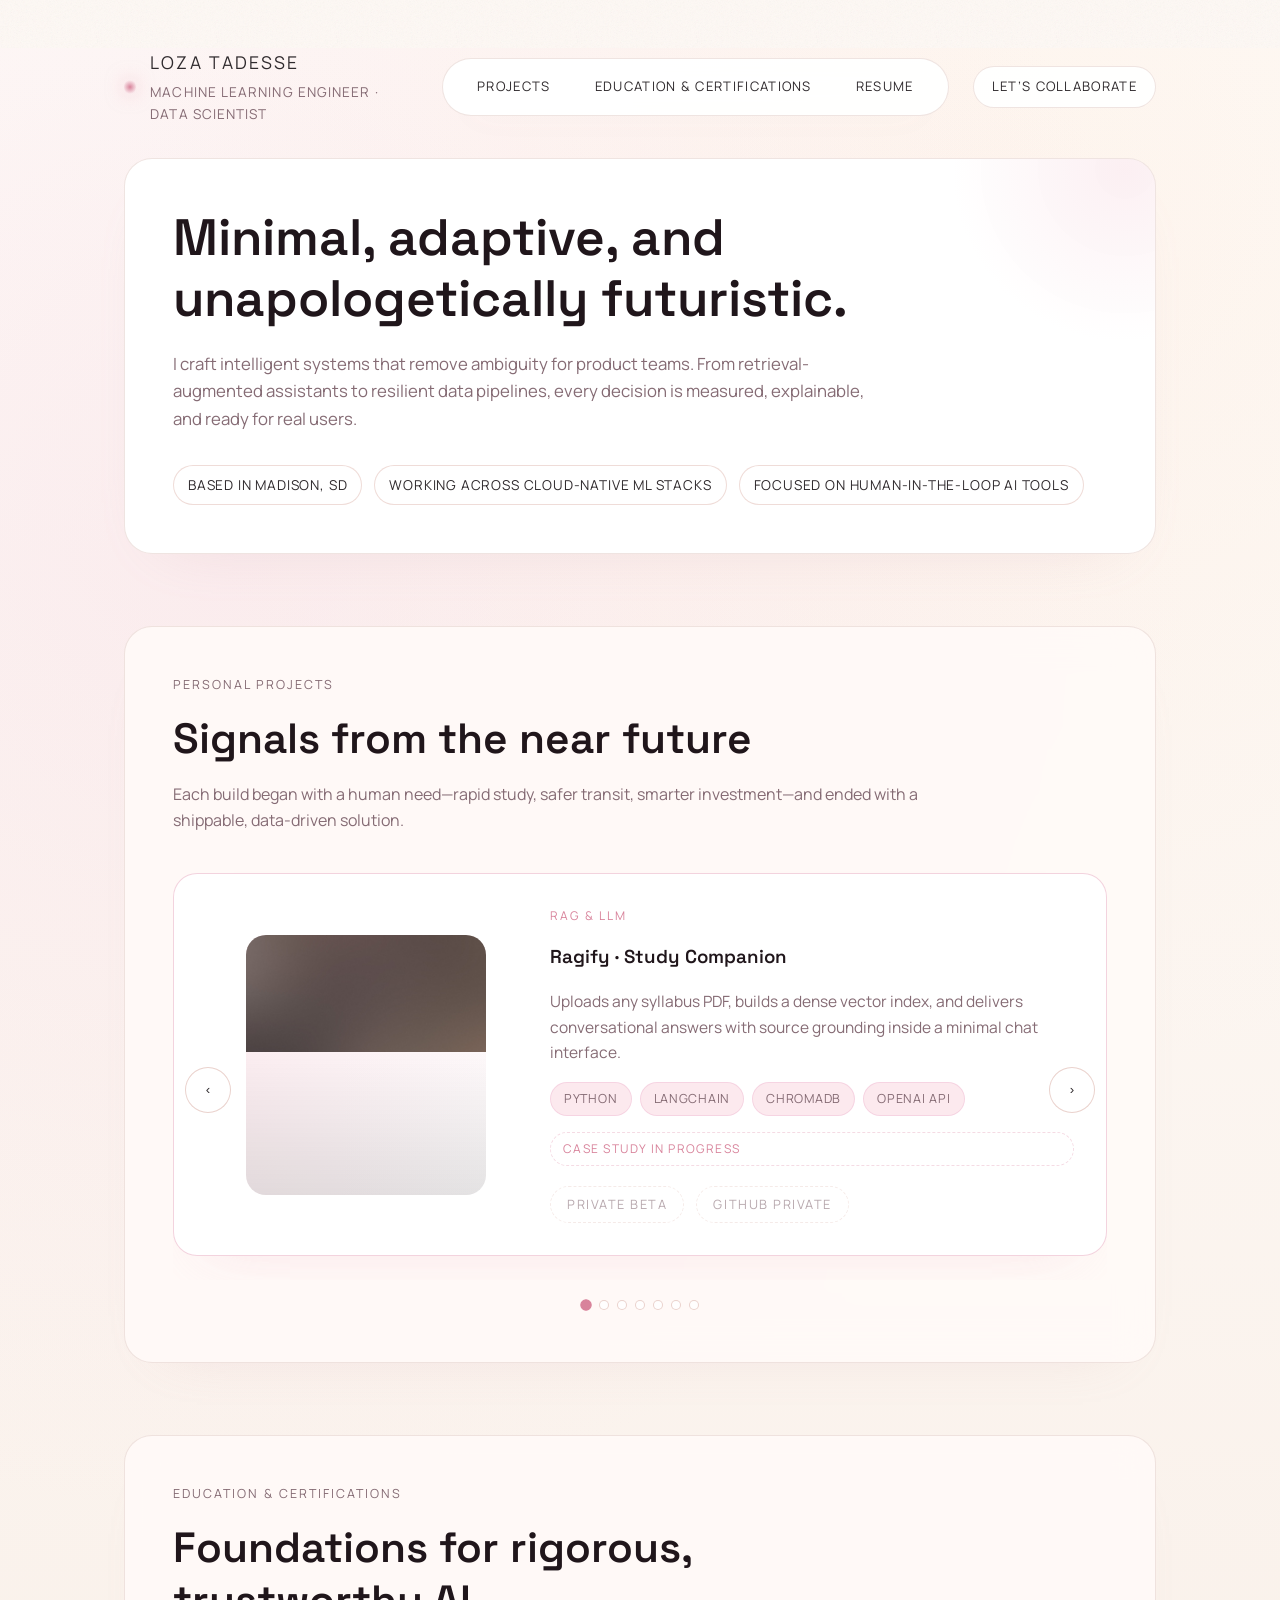
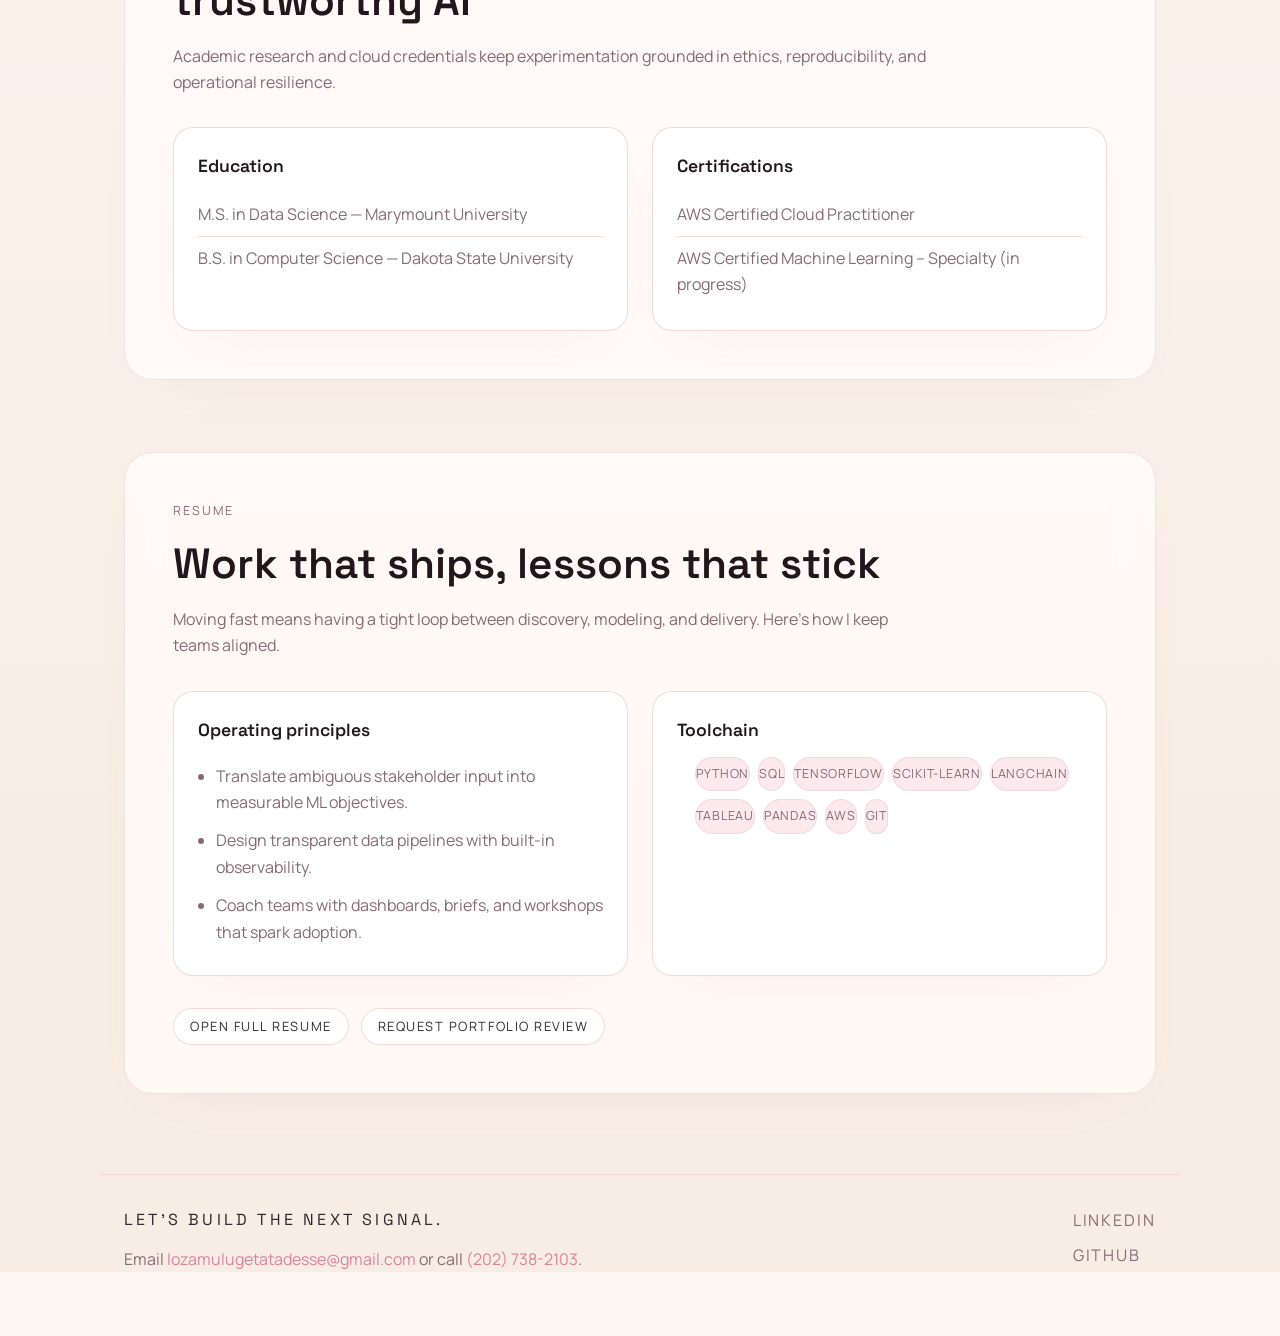
==== commit 5e536c4f: "Redesign home page" ====
--- a/index.html
+++ b/index.html
@@ -10,6 +10,7 @@
 	<link rel="preconnect" href="https://fonts.gstatic.com" crossorigin />
 	<link href="https://fonts.googleapis.com/css2?family=Manrope:wght@300;400;600;700&family=Space+Grotesk:wght@400;500;700&display=swap" rel="stylesheet" />
 	<link rel="stylesheet" href="assets/css/loza.css" />
+	<script src="assets/js/projects-carousel.js" defer></script>
 </head>
 <body>
 	<div class="noise-overlay" aria-hidden="true"></div>
@@ -48,119 +49,163 @@
 				<h2 id="projects-title">Signals from the near future</h2>
 				<p>Each build began with a human need—rapid study, safer transit, smarter investment—and ended with a shippable, data-driven solution.</p>
 			</header>
-			<div class="project-grid">
-				<article class="project-card">
-					<header>
-						<p class="project-label">RAG &amp; LLM</p>
-						<h3>Ragify · Study Companion</h3>
-					</header>
-					<p>Uploads any syllabus PDF, builds a dense vector index, and delivers conversational answers with source grounding inside a minimal chat interface.</p>
-					<ul class="token-list">
-						<li>Python</li>
-						<li>LangChain</li>
-						<li>ChromaDB</li>
-						<li>OpenAI API</li>
-					</ul>
-					<footer>
-						<span class="status-tag">Case study in progress</span>
-					</footer>
-				</article>
-
-				<article class="project-card">
-					<header>
-						<p class="project-label">Forecasting</p>
-						<h3>SolPredict AI</h3>
-					</header>
-					<p>Hybrid architecture blending engineered alpha factors with sequential LSTM layers to predict Solana price direction with calibrated confidence bands.</p>
-					<ul class="token-list">
-						<li>TensorFlow</li>
-						<li>scikit-learn</li>
-						<li>Pandas</li>
-						<li>Airflow</li>
-					</ul>
-					<footer>
-						<span class="status-tag">Model tuning underway</span>
-					</footer>
-				</article>
-
-				<article class="project-card">
-					<header>
-						<p class="project-label">Predictive Analytics</p>
-						<h3>HotSpot-Predictor</h3>
-					</header>
-					<p>Combines location intelligence, mobility signals, and anonymized POS data to surface venues primed to become nightlife hotspots before demand peaks.</p>
-					<ul class="token-list">
-						<li>Python</li>
-						<li>scikit-learn</li>
-						<li>Feature Stores</li>
-					</ul>
-					<footer>
-						<span class="status-tag">GitHub repo private</span>
-					</footer>
-				</article>
-
-				<article class="project-card">
-					<header>
-						<p class="project-label">Exploration</p>
-						<h3>COVID-19 Global Data</h3>
-					</header>
-					<p>SQL exploration quantifying infection velocity, mortality deltas, and demographic risk to advise public health outreach.</p>
-					<ul class="token-list">
-						<li>SQL</li>
-						<li>Data Modeling</li>
-						<li>ETL</li>
-					</ul>
-					<footer>
-						<a class="link-pill" href="https://github.com/Loza-Tadesse/CovidProject" target="_blank" rel="noopener">GitHub</a>
-					</footer>
-				</article>
-
-				<article class="project-card">
-					<header>
-						<p class="project-label">Data Storytelling</p>
-						<h3>COVID-19 Tableau Atlas</h3>
-					</header>
-					<p>Interactive dashboard revealing infection progression, income disparities, and vaccination cadence with globe-to-city drilldowns.</p>
-					<ul class="token-list">
-						<li>Tableau</li>
-						<li>Visual Analytics</li>
-					</ul>
-					<footer>
-						<a class="link-pill" href="https://public.tableau.com/app/profile/loza.mulugeta.tadesse/viz/CovidDashboard_16777290398200/Dashboard1?publish=yes" target="_blank" rel="noopener">View dashboard</a>
-					</footer>
-				</article>
-
-				<article class="project-card">
-					<header>
-						<p class="project-label">Data Engineering</p>
-						<h3>Housing Cleanup Pipeline</h3>
-					</header>
-					<p>Automated routines for deduplication, schema normalization, and quality auditing so analysts can model without firefights.</p>
-					<ul class="token-list">
-						<li>SQL</li>
-						<li>DBT</li>
-						<li>Data Quality</li>
-					</ul>
-					<footer>
-						<a class="link-pill" href="https://github.com/Loza-Tadesse/HousingProject" target="_blank" rel="noopener">GitHub</a>
-					</footer>
-				</article>
-
-				<article class="project-card">
-					<header>
-						<p class="project-label">Product Systems</p>
-						<h3>MiniBus Routing</h3>
-					</header>
-					<p>Optimizes campus shuttle routes with demand-responsive scheduling, reducing wait times while tracking fleet health in real time.</p>
-					<ul class="token-list">
-						<li>Python</li>
-						<li>Systems Design</li>
-						<li>Agile Delivery</li>
-					</ul>
-					<footer>
-						<a class="link-pill" href="https://github.com/Loza-Tadesse/Mini-Bus-TRansporttion-System" target="_blank" rel="noopener">GitHub</a>
-					</footer>
-				</article>
+			<div class="project-carousel" data-carousel aria-label="Project showcase">
+				<button class="carousel-control prev" type="button" data-prev aria-label="Show previous project">
+					<span aria-hidden="true">&#x2039;</span>
+				</button>
+				<div class="project-viewport">
+					<div class="project-track" data-track>
+						<article class="project-slide" id="project-slide-0" data-slide>
+							<figure class="project-visual">
+								<img src="images/pic01.jpg" alt="Ragify study companion interface mockup" loading="lazy" />
+							</figure>
+							<div class="project-content">
+								<p class="project-label">RAG &amp; LLM</p>
+								<h3>Ragify · Study Companion</h3>
+								<p class="project-description">Uploads any syllabus PDF, builds a dense vector index, and delivers conversational answers with source grounding inside a minimal chat interface.</p>
+								<ul class="token-list">
+									<li>Python</li>
+									<li>LangChain</li>
+									<li>ChromaDB</li>
+									<li>OpenAI API</li>
+								</ul>
+								<span class="status-tag">Case study in progress</span>
+								<div class="project-links">
+									<a class="link-pill is-disabled" href="#" aria-disabled="true">Private beta</a>
+									<a class="link-pill is-disabled" href="#" aria-disabled="true">GitHub private</a>
+								</div>
+							</div>
+						</article>
+						<article class="project-slide" id="project-slide-1" data-slide>
+							<figure class="project-visual">
+								<img src="images/pic02.jpg" alt="SolPredict AI dashboard concept" loading="lazy" />
+							</figure>
+							<div class="project-content">
+								<p class="project-label">Forecasting</p>
+								<h3>SolPredict AI</h3>
+								<p class="project-description">Hybrid architecture blending engineered alpha factors with sequential LSTM layers to predict Solana price direction with calibrated confidence bands.</p>
+								<ul class="token-list">
+									<li>TensorFlow</li>
+									<li>scikit-learn</li>
+									<li>Pandas</li>
+									<li>Airflow</li>
+								</ul>
+								<span class="status-tag">Model tuning underway</span>
+								<div class="project-links">
+									<a class="link-pill is-disabled" href="#" aria-disabled="true">Signal API coming soon</a>
+									<a class="link-pill is-disabled" href="#" aria-disabled="true">GitHub private</a>
+								</div>
+							</div>
+						</article>
+						<article class="project-slide" id="project-slide-2" data-slide>
+							<figure class="project-visual">
+								<img src="images/pic03.jpg" alt="HotSpot predictor heatmap visualization" loading="lazy" />
+							</figure>
+							<div class="project-content">
+								<p class="project-label">Predictive Analytics</p>
+								<h3>HotSpot-Predictor</h3>
+								<p class="project-description">Combines location intelligence, mobility signals, and anonymized POS data to surface venues primed to become nightlife hotspots before demand peaks.</p>
+								<ul class="token-list">
+									<li>Python</li>
+									<li>scikit-learn</li>
+									<li>Feature Stores</li>
+								</ul>
+								<span class="status-tag">GitHub repo private</span>
+								<div class="project-links">
+									<a class="link-pill is-disabled" href="#" aria-disabled="true">Pilot dashboard coming soon</a>
+									<a class="link-pill is-disabled" href="#" aria-disabled="true">GitHub private</a>
+								</div>
+							</div>
+						</article>
+						<article class="project-slide" id="project-slide-3" data-slide>
+							<figure class="project-visual">
+								<img src="images/covid-19-world-map.webp" alt="COVID-19 global data visualization" loading="lazy" />
+							</figure>
+							<div class="project-content">
+								<p class="project-label">Exploration</p>
+								<h3>COVID-19 Global Data</h3>
+								<p class="project-description">SQL exploration quantifying infection velocity, mortality deltas, and demographic risk to advise public health outreach.</p>
+								<ul class="token-list">
+									<li>SQL</li>
+									<li>Data Modeling</li>
+									<li>ETL</li>
+								</ul>
+								<div class="project-links">
+									<a class="link-pill" href="https://github.com/Loza-Tadesse/CovidProject" target="_blank" rel="noopener">View analysis</a>
+									<a class="link-pill" href="https://github.com/Loza-Tadesse/CovidProject" target="_blank" rel="noopener">GitHub</a>
+								</div>
+							</div>
+						</article>
+						<article class="project-slide" id="project-slide-4" data-slide>
+							<figure class="project-visual">
+								<img src="images/TableauCovidDone.png" alt="COVID-19 Tableau atlas dashboard preview" loading="lazy" />
+							</figure>
+							<div class="project-content">
+								<p class="project-label">Data Storytelling</p>
+								<h3>COVID-19 Tableau Atlas</h3>
+								<p class="project-description">Interactive dashboard revealing infection progression, income disparities, and vaccination cadence with globe-to-city drilldowns.</p>
+								<ul class="token-list">
+									<li>Tableau</li>
+									<li>Visual Analytics</li>
+								</ul>
+								<div class="project-links">
+									<a class="link-pill" href="https://public.tableau.com/app/profile/loza.mulugeta.tadesse/viz/CovidDashboard_16777290398200/Dashboard1?publish=yes" target="_blank" rel="noopener">View dashboard</a>
+									<a class="link-pill is-disabled" href="#" aria-disabled="true">GitHub private</a>
+								</div>
+							</div>
+						</article>
+						<article class="project-slide" id="project-slide-5" data-slide>
+							<figure class="project-visual">
+								<img src="images/housing.webp" alt="Housing data pipeline quality checks illustration" loading="lazy" />
+							</figure>
+							<div class="project-content">
+								<p class="project-label">Data Engineering</p>
+								<h3>Housing Cleanup Pipeline</h3>
+								<p class="project-description">Automated routines for deduplication, schema normalization, and quality auditing so analysts can model without firefights.</p>
+								<ul class="token-list">
+									<li>SQL</li>
+									<li>DBT</li>
+									<li>Data Quality</li>
+								</ul>
+								<div class="project-links">
+									<a class="link-pill is-disabled" href="#" aria-disabled="true">Ops runbook coming soon</a>
+									<a class="link-pill" href="https://github.com/Loza-Tadesse/HousingProject" target="_blank" rel="noopener">GitHub</a>
+								</div>
+							</div>
+						</article>
+						<article class="project-slide" id="project-slide-6" data-slide>
+							<figure class="project-visual">
+								<img src="images/Diagram-of-real-time-on-Campus-Public-Transportation-Monitoring-System.jpg" alt="Mini bus routing control center mockup" loading="lazy" />
+							</figure>
+							<div class="project-content">
+								<p class="project-label">Product Systems</p>
+								<h3>MiniBus Routing</h3>
+								<p class="project-description">Optimizes campus shuttle routes with demand-responsive scheduling, reducing wait times while tracking fleet health in real time.</p>
+								<ul class="token-list">
+									<li>Python</li>
+									<li>Systems Design</li>
+									<li>Agile Delivery</li>
+								</ul>
+								<div class="project-links">
+									<a class="link-pill is-disabled" href="#" aria-disabled="true">Dispatch console coming soon</a>
+									<a class="link-pill" href="https://github.com/Loza-Tadesse/Mini-Bus-TRansporttion-System" target="_blank" rel="noopener">GitHub</a>
+								</div>
+							</div>
+						</article>
+					</div>
+				</div>
+				<button class="carousel-control next" type="button" data-next aria-label="Show next project">
+					<span aria-hidden="true">&#x203A;</span>
+				</button>
+				<div class="carousel-dots" role="tablist">
+					<button class="carousel-dot is-active" type="button" data-dot data-index="0" aria-label="Ragify · Study Companion" aria-controls="project-slide-0" role="tab" aria-selected="true"></button>
+					<button class="carousel-dot" type="button" data-dot data-index="1" aria-label="SolPredict AI" aria-controls="project-slide-1" role="tab" aria-selected="false"></button>
+					<button class="carousel-dot" type="button" data-dot data-index="2" aria-label="HotSpot-Predictor" aria-controls="project-slide-2" role="tab" aria-selected="false"></button>
+					<button class="carousel-dot" type="button" data-dot data-index="3" aria-label="COVID-19 Global Data" aria-controls="project-slide-3" role="tab" aria-selected="false"></button>
+					<button class="carousel-dot" type="button" data-dot data-index="4" aria-label="COVID-19 Tableau Atlas" aria-controls="project-slide-4" role="tab" aria-selected="false"></button>
+					<button class="carousel-dot" type="button" data-dot data-index="5" aria-label="Housing Cleanup Pipeline" aria-controls="project-slide-5" role="tab" aria-selected="false"></button>
+					<button class="carousel-dot" type="button" data-dot data-index="6" aria-label="MiniBus Routing" aria-controls="project-slide-6" role="tab" aria-selected="false"></button>
+				</div>
 			</div>
 		</section>
 
--- a/assets/css/loza.css
+++ b/assets/css/loza.css
@@ -1,14 +1,14 @@
 :root {
-  --bg: #05060c;
-  --bg-glow: rgba(88, 204, 237, 0.08);
-  --surface: rgba(11, 14, 22, 0.74);
-  --surface-alt: rgba(20, 25, 39, 0.82);
-  --border: rgba(103, 115, 152, 0.25);
-  --border-strong: rgba(94, 234, 212, 0.55);
-  --accent: #5eead4;
-  --accent-strong: #38bdf8;
-  --text: #e3e7ff;
-  --text-muted: #8d98b8;
+  --bg: #fdf8f4;
+  --bg-glow: rgba(246, 210, 224, 0.24);
+  --surface: rgba(255, 255, 255, 0.96);
+  --surface-alt: rgba(255, 250, 248, 0.92);
+  --border: rgba(229, 211, 205, 0.6);
+  --border-strong: rgba(233, 176, 195, 0.55);
+  --accent: #d8839b;
+  --accent-strong: #f09cb3;
+  --text: #2f2a2d;
+  --text-muted: #856b74;
   --font-body: 'Manrope', -apple-system, BlinkMacSystemFont, 'Segoe UI', sans-serif;
   --font-display: 'Space Grotesk', 'Manrope', sans-serif;
 }
@@ -27,9 +27,9 @@
   margin: 0;
   min-height: 100vh;
   background:
-    radial-gradient(1200px at 15% 15%, rgba(94, 234, 212, 0.14), transparent),
-    radial-gradient(900px at 80% 5%, rgba(56, 189, 248, 0.12), transparent),
-    linear-gradient(180deg, #040510 0%, #02030a 100%);
+    radial-gradient(960px at 18% 18%, rgba(246, 210, 224, 0.32), transparent),
+    radial-gradient(860px at 78% 6%, rgba(252, 224, 203, 0.24), transparent),
+    linear-gradient(180deg, #fefbf8 0%, #f8ede5 85%);
   line-height: 1.65;
   -webkit-font-smoothing: antialiased;
 }
@@ -38,7 +38,7 @@
   font-family: var(--font-display);
   font-weight: 600;
   margin: 0;
-  color: #f6f7ff;
+  color: #20161b;
 }
 
 p {
@@ -63,7 +63,7 @@
   position: fixed;
   inset: 0;
   pointer-events: none;
-  background-image: url("data:image/svg+xml,%3Csvg xmlns='http://www.w3.org/2000/svg' width='120' height='120' viewBox='0 0 120 120'%3E%3Cfilter id='n'%3E%3CfeTurbulence baseFrequency='1.2' numOctaves='3' stitchTiles='stitch'/%3E%3C/filter%3E%3Crect width='120' height='120' filter='url(%23n)' opacity='0.13'/%3E%3C/svg%3E");
+  background-image: url("data:image/svg+xml,%3Csvg xmlns='http://www.w3.org/2000/svg' width='120' height='120' viewBox='0 0 120 120'%3E%3Cfilter id='n'%3E%3CfeTurbulence baseFrequency='1.2' numOctaves='3' stitchTiles='stitch'/%3E%3C/filter%3E%3Crect width='120' height='120' filter='url(%23n)' opacity='0.05'/%3E%3C/svg%3E");
   z-index: -1;
 }
 
@@ -88,8 +88,8 @@
   width: 16px;
   height: 16px;
   border-radius: 50%;
-  background: radial-gradient(circle, var(--accent) 0%, rgba(94, 234, 212, 0.1) 68%, transparent 100%);
-  box-shadow: 0 0 18px rgba(94, 234, 212, 0.6);
+  background: radial-gradient(circle, var(--accent) 0%, rgba(242, 189, 205, 0.16) 68%, transparent 100%);
+  box-shadow: 0 0 18px rgba(238, 174, 188, 0.52);
 }
 
 .brand-name {
@@ -107,15 +107,16 @@
   text-transform: uppercase;
 }
 
+
 .site-nav {
   display: flex;
   gap: 12px;
-  background: rgba(12, 16, 27, 0.78);
+  background: rgba(255, 255, 255, 0.94);
   border: 1px solid var(--border);
   border-radius: 999px;
   padding: 8px 18px;
-  box-shadow: 0 20px 40px -35px rgba(88, 204, 237, 0.55);
-  backdrop-filter: blur(16px);
+  box-shadow: 0 18px 36px -28px rgba(182, 149, 149, 0.26);
+  backdrop-filter: blur(12px);
 }
 
 .site-nav a {
@@ -124,14 +125,15 @@
   text-transform: uppercase;
   padding: 9px 16px;
   border-radius: 999px;
-  color: var(--text-muted);
+  color: var(--text);
   transition: color 0.2s ease, background-color 0.2s ease;
 }
 
 .site-nav a:hover {
-  background: rgba(94, 234, 212, 0.12);
+  background: rgba(240, 184, 200, 0.18);
   color: var(--accent);
 }
+
 
 .contact-link {
   font-size: 0.82rem;
@@ -140,13 +142,14 @@
   padding: 9px 18px;
   border-radius: 999px;
   border: 1px solid var(--border);
-  background: rgba(9, 12, 22, 0.7);
+  background: rgba(255, 255, 255, 0.92);
+  color: var(--text);
   transition: border-color 0.2s ease, box-shadow 0.2s ease;
 }
 
 .contact-link:hover {
   border-color: var(--border-strong);
-  box-shadow: 0 0 0 3px rgba(94, 234, 212, 0.18);
+  box-shadow: 0 0 0 3px rgba(236, 176, 195, 0.22);
 }
 
 main {
@@ -164,8 +167,8 @@
   padding: 48px;
   border-radius: 28px;
   background: var(--surface);
-  border: 1px solid rgba(94, 234, 212, 0.22);
-  box-shadow: 0 40px 80px -60px rgba(94, 234, 212, 0.35);
+  border: 1px solid var(--border);
+  box-shadow: 0 24px 60px -45px rgba(202, 157, 164, 0.32);
   position: relative;
   overflow: hidden;
 }
@@ -177,7 +180,7 @@
   top: -160px;
   width: 340px;
   height: 340px;
-  background: radial-gradient(circle, rgba(56, 189, 248, 0.28) 0%, transparent 68%);
+  background: radial-gradient(circle, rgba(244, 203, 213, 0.3) 0%, transparent 72%);
 }
 
 .hero-copy {
@@ -211,12 +214,12 @@
 .hero-meta li {
   padding: 8px 14px;
   border-radius: 999px;
-  border: 1px solid var(--border);
-  background: rgba(13, 18, 30, 0.7);
+  border: 1px solid rgba(232, 206, 200, 0.7);
+  background: rgba(255, 255, 255, 0.94);
   font-size: 0.85rem;
   letter-spacing: 0.06em;
   text-transform: uppercase;
-  color: var(--text-muted);
+  color: var(--text);
 }
 
 .section {
@@ -227,7 +230,8 @@
   border-radius: 28px;
   background: var(--surface-alt);
   border: 1px solid var(--border);
-  backdrop-filter: blur(22px);
+  box-shadow: 0 26px 54px -46px rgba(205, 164, 168, 0.3);
+  backdrop-filter: blur(18px);
 }
 
 .section-heading {
@@ -264,15 +268,214 @@
   gap: 18px;
   padding: 24px;
   border-radius: 20px;
-  border: 1px solid rgba(94, 234, 212, 0.18);
-  background: rgba(9, 12, 20, 0.72);
+  border: 1px solid rgba(232, 206, 200, 0.7);
+  background: rgba(255, 255, 255, 0.96);
   transition: border-color 0.2s ease, transform 0.2s ease, box-shadow 0.2s ease;
 }
 
 .project-card:hover {
   border-color: var(--border-strong);
   transform: translateY(-6px);
-  box-shadow: 0 32px 60px -48px rgba(88, 204, 237, 0.35);
+  box-shadow: 0 22px 42px -32px rgba(236, 176, 195, 0.28);
+}
+
+/* Project carousel layout */
+.project-carousel {
+  position: relative;
+  display: grid;
+  gap: 20px;
+}
+
+.project-viewport {
+  position: relative;
+  overflow: hidden;
+}
+
+.project-track {
+  display: flex;
+  gap: 24px;
+  overflow-x: auto;
+  margin: 0 -8px;
+  padding: 8px 8px 24px;
+  scroll-snap-type: x mandatory;
+  scroll-behavior: smooth;
+  -webkit-overflow-scrolling: touch;
+  touch-action: pan-y;
+}
+
+.project-track::-webkit-scrollbar {
+  display: none;
+}
+
+.project-slide {
+  flex: 0 0 100%;
+  scroll-snap-align: center;
+  display: grid;
+  gap: 24px;
+  padding: 32px;
+  border-radius: 24px;
+  border: 1px solid rgba(232, 206, 200, 0.7);
+  background: rgba(255, 255, 255, 0.97);
+  box-shadow: 0 24px 60px -48px rgba(202, 157, 164, 0.32);
+  transition: border-color 0.25s ease, box-shadow 0.25s ease;
+}
+
+.project-slide[aria-hidden="false"],
+.project-slide.is-active {
+  border-color: var(--border-strong);
+  box-shadow: 0 26px 54px -34px rgba(236, 176, 195, 0.32);
+}
+
+.project-visual {
+  position: relative;
+  border-radius: 20px;
+  overflow: hidden;
+  background: linear-gradient(135deg, rgba(244, 203, 213, 0.45) 0%, rgba(255, 255, 255, 0.8) 100%);
+  min-height: 220px;
+}
+
+.project-visual::after {
+  content: '';
+  position: absolute;
+  inset: 0;
+  background: linear-gradient(180deg, rgba(32, 22, 27, 0) 45%, rgba(32, 22, 27, 0.12) 100%);
+  mix-blend-mode: multiply;
+}
+
+.project-visual img {
+  width: 100%;
+  height: 100%;
+  object-fit: cover;
+  display: block;
+}
+
+.project-content {
+  display: grid;
+  gap: 16px;
+}
+
+.project-description {
+  color: var(--text-muted);
+  font-size: 0.97rem;
+}
+
+.project-links {
+  display: flex;
+  flex-wrap: wrap;
+  gap: 12px;
+  margin-top: 4px;
+}
+
+.link-pill.is-disabled {
+  pointer-events: none;
+  border-style: dashed;
+  opacity: 0.58;
+  color: var(--text-muted);
+}
+
+.carousel-control,
+.carousel-dots {
+  display: none;
+}
+
+.project-carousel[data-enhanced="true"] .carousel-control {
+  display: inline-flex;
+  position: absolute;
+  top: 50%;
+  transform: translateY(-50%);
+  z-index: 3;
+  width: 46px;
+  height: 46px;
+  border-radius: 50%;
+  border: 1px solid rgba(232, 206, 200, 0.9);
+  background: rgba(255, 255, 255, 0.96);
+  color: var(--text);
+  align-items: center;
+  justify-content: center;
+  box-shadow: 0 18px 36px -24px rgba(205, 164, 168, 0.42);
+  cursor: pointer;
+  transition: border-color 0.2s ease, box-shadow 0.2s ease, color 0.2s ease;
+}
+
+.project-carousel[data-enhanced="true"] .carousel-control.prev {
+  left: 12px;
+}
+
+.project-carousel[data-enhanced="true"] .carousel-control.next {
+  right: 12px;
+}
+
+.project-carousel[data-enhanced="true"] .carousel-control:hover {
+  border-color: var(--border-strong);
+  color: var(--accent);
+  box-shadow: 0 0 0 3px rgba(236, 176, 195, 0.22);
+}
+
+.project-carousel[data-enhanced="true"] .carousel-dots {
+  display: flex;
+  justify-content: center;
+  gap: 8px;
+  padding-bottom: 4px;
+}
+
+.carousel-dot {
+  width: 10px;
+  height: 10px;
+  border-radius: 50%;
+  border: 1px solid rgba(232, 206, 200, 0.9);
+  background: rgba(255, 255, 255, 0.8);
+  padding: 0;
+  transition: background-color 0.2s ease, border-color 0.2s ease, transform 0.2s ease;
+}
+
+.carousel-dot.is-active,
+.carousel-dot:focus-visible {
+  background: var(--accent);
+  border-color: var(--accent);
+  transform: scale(1.15);
+}
+
+.project-carousel[data-enhanced="true"] .project-track {
+  scrollbar-width: none;
+}
+
+@media (min-width: 880px) {
+  .project-slide {
+    grid-template-columns: minmax(0, 320px) minmax(0, 1fr);
+    align-items: center;
+  }
+
+  .project-visual {
+    min-height: 260px;
+  }
+}
+
+@media (max-width: 760px) {
+  .project-track {
+    gap: 18px;
+  }
+
+  .project-slide {
+    padding: 26px;
+  }
+
+  .project-visual {
+    min-height: 200px;
+  }
+}
+
+@media (max-width: 520px) {
+  .project-slide {
+    padding: 22px;
+  }
+
+  .project-links {
+    flex-direction: column;
+  }
+
+  .project-carousel[data-enhanced="true"] .carousel-control {
+    display: none;
+  }
 }
 
 .project-label {
@@ -303,8 +506,8 @@
 .token-list li {
   padding: 6px 13px;
   border-radius: 999px;
-  background: rgba(39, 48, 71, 0.7);
-  border: 1px solid rgba(94, 118, 177, 0.28);
+  background: rgba(252, 228, 235, 0.82);
+  border: 1px solid rgba(246, 210, 224, 0.9);
   font-size: 0.78rem;
   letter-spacing: 0.06em;
   text-transform: uppercase;
@@ -315,7 +518,7 @@
   display: inline-flex;
   padding: 6px 12px;
   border-radius: 999px;
-  border: 1px dashed rgba(94, 234, 212, 0.4);
+  border: 1px dashed rgba(233, 176, 195, 0.45);
   color: var(--accent);
   font-size: 0.75rem;
   letter-spacing: 0.12em;
@@ -328,18 +531,19 @@
   justify-content: center;
   padding: 7px 16px;
   border-radius: 999px;
-  border: 1px solid var(--border);
-  background: rgba(10, 14, 25, 0.7);
+  border: 1px solid rgba(232, 206, 200, 0.7);
+  background: rgba(255, 255, 255, 0.96);
   font-size: 0.8rem;
   letter-spacing: 0.12em;
   text-transform: uppercase;
   color: var(--text);
-  transition: border-color 0.2s ease, color 0.2s ease;
+  transition: border-color 0.2s ease, color 0.2s ease, box-shadow 0.2s ease;
 }
 
 .link-pill:hover {
   border-color: var(--border-strong);
   color: var(--accent);
+  box-shadow: 0 0 0 3px rgba(236, 176, 195, 0.22);
 }
 
 .education-grid {
@@ -351,8 +555,9 @@
 .education-grid article {
   padding: 24px;
   border-radius: 20px;
-  border: 1px solid rgba(103, 115, 152, 0.28);
-  background: rgba(9, 12, 20, 0.72);
+  border: 1px solid rgba(232, 206, 200, 0.7);
+  background: rgba(255, 255, 255, 0.97);
+  box-shadow: 0 20px 48px -36px rgba(213, 168, 172, 0.3);
 }
 
 .education-grid h3 {
@@ -368,7 +573,7 @@
 .education-grid li {
   padding: 8px 0;
   color: var(--text-muted);
-  border-bottom: 1px solid rgba(54, 61, 85, 0.35);
+  border-bottom: 1px solid rgba(237, 221, 216, 0.9);
 }
 
 .education-grid li:last-child {
@@ -384,8 +589,9 @@
 .resume-grid article {
   padding: 24px;
   border-radius: 20px;
-  border: 1px solid rgba(103, 115, 152, 0.28);
-  background: rgba(9, 12, 20, 0.72);
+  border: 1px solid rgba(232, 206, 200, 0.7);
+  background: rgba(255, 255, 255, 0.97);
+  box-shadow: 0 20px 48px -36px rgba(213, 168, 172, 0.3);
 }
 
 .resume-grid h3 {
@@ -415,7 +621,7 @@
   display: flex;
   justify-content: space-between;
   gap: 24px;
-  border-top: 1px solid rgba(56, 66, 98, 0.4);
+  border-top: 1px solid rgba(232, 206, 200, 0.7);
   color: var(--text-muted);
 }
 
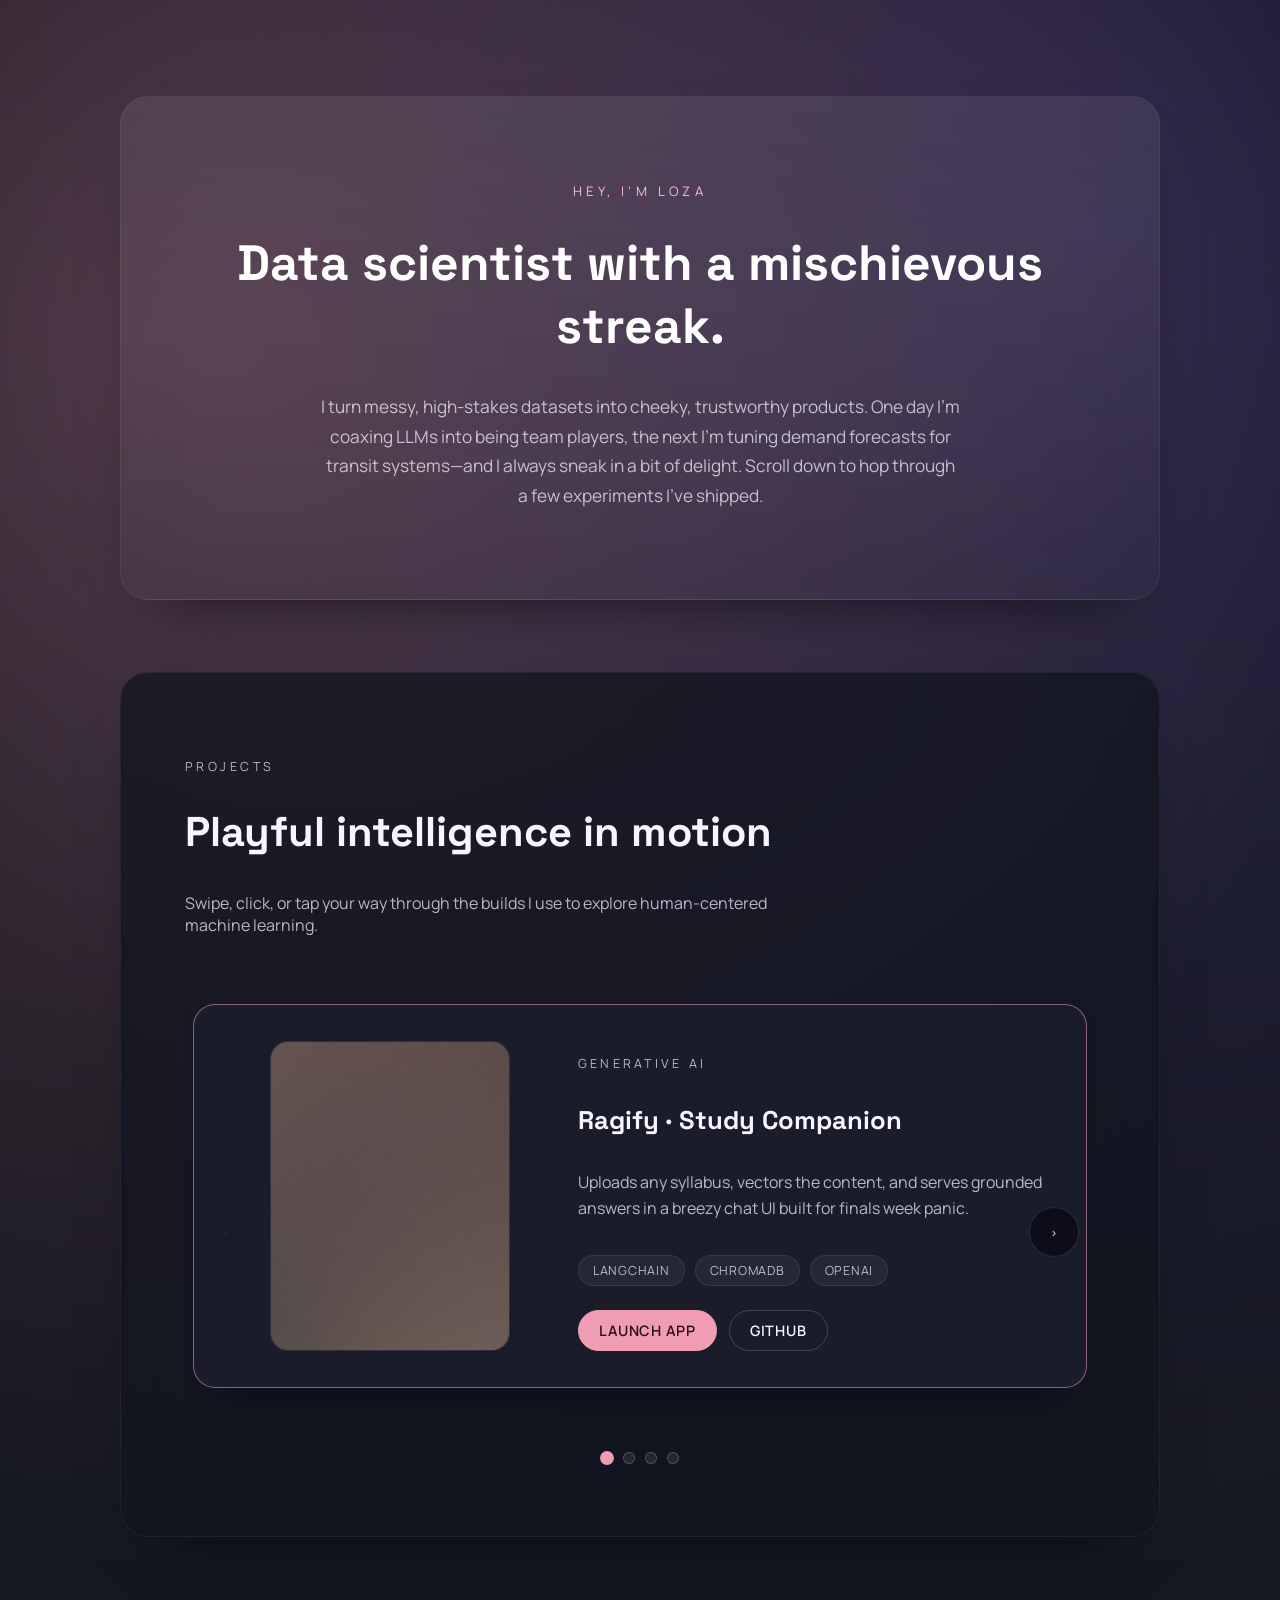
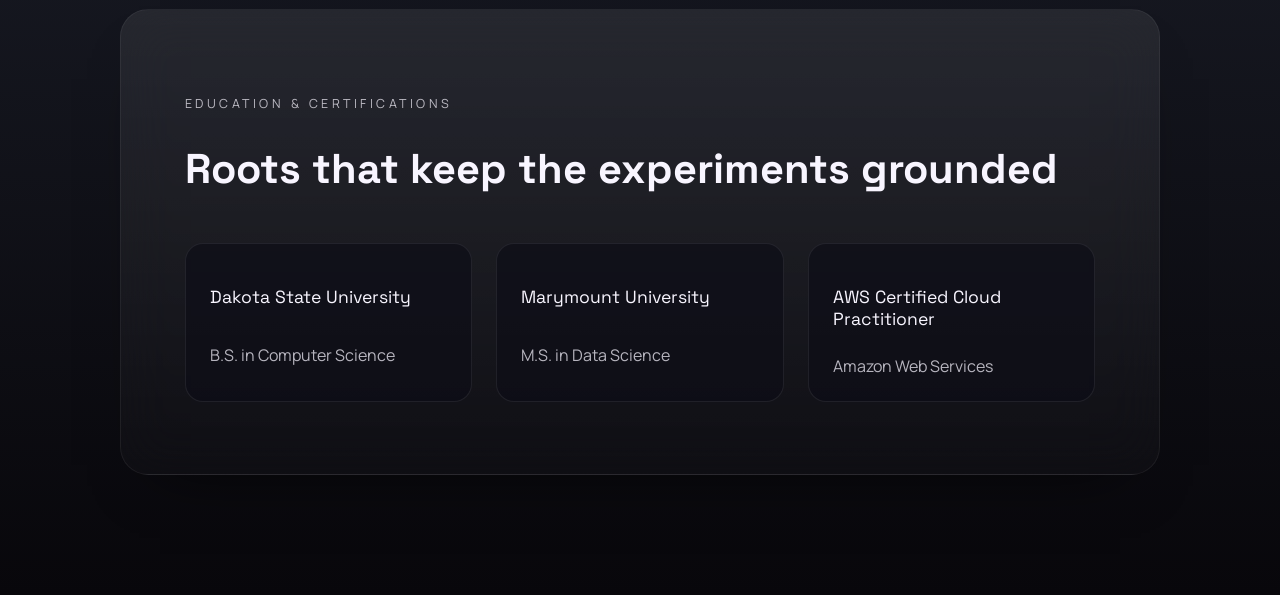
==== commit 9e1f9faa: "Different approach for the UI" ====
--- a/index.html
+++ b/index.html
@@ -4,281 +4,144 @@
 	<title>Loza Tadesse · Portfolio</title>
 	<meta charset="utf-8" />
 	<meta name="viewport" content="width=device-width, initial-scale=1" />
-	<meta name="description" content="Loza Tadesse is a machine learning engineer and data scientist building human-centered AI and analytics products." />
-	<meta name="color-scheme" content="dark" />
+	<meta name="description" content="Loza Tadesse is a data scientist and ML engineer crafting playful, human-friendly intelligence." />
 	<link rel="preconnect" href="https://fonts.googleapis.com" />
 	<link rel="preconnect" href="https://fonts.gstatic.com" crossorigin />
-	<link href="https://fonts.googleapis.com/css2?family=Manrope:wght@300;400;600;700&family=Space+Grotesk:wght@400;500;700&display=swap" rel="stylesheet" />
+	<link href="https://fonts.googleapis.com/css2?family=Manrope:wght@400;600;700&family=Space+Grotesk:wght@500;700&display=swap" rel="stylesheet" />
 	<link rel="stylesheet" href="assets/css/loza.css" />
 	<script src="assets/js/projects-carousel.js" defer></script>
 </head>
 <body>
-	<div class="noise-overlay" aria-hidden="true"></div>
-	<header class="site-header" id="top">
-		<div class="brand">
-			<span class="brand-glyph" aria-hidden="true"></span>
-			<div>
-				<p class="brand-name">Loza Tadesse</p>
-				<p class="brand-role">Machine Learning Engineer · Data Scientist</p>
+	<main class="page">
+		<section class="intro" id="about">
+			<div class="intro-card">
+				<p class="eyebrow">Hey, I’m Loza</p>
+				<h1>Data scientist with a mischievous streak.</h1>
+				<p class="intro-copy">I turn messy, high-stakes datasets into cheeky, trustworthy products. One day I’m coaxing LLMs into being team players, the next I’m tuning demand forecasts for transit systems—and I always sneak in a bit of delight. Scroll down to hop through a few experiments I’ve shipped.</p>
 			</div>
-		</div>
-		<nav class="site-nav" aria-label="Primary">
-			<a href="#projects">Projects</a>
-			<a href="#education">Education &amp; Certifications</a>
-			<a href="#resume">Resume</a>
-		</nav>
-		<a class="contact-link" href="mailto:lozamulugetatadesse@gmail.com">Let’s collaborate</a>
-	</header>
-
-	<main>
-		<section class="hero" aria-labelledby="hero-title">
-			<div class="hero-copy">
-				<h1 id="hero-title">Minimal, adaptive, and unapologetically futuristic.</h1>
-				<p>I craft intelligent systems that remove ambiguity for product teams. From retrieval-augmented assistants to resilient data pipelines, every decision is measured, explainable, and ready for real users.</p>
-			</div>
-			<ul class="hero-meta">
-				<li>Based in Madison, SD</li>
-				<li>Working across cloud-native ML stacks</li>
-				<li>Focused on human-in-the-loop AI tools</li>
-			</ul>
 		</section>
 
-		<section id="projects" class="section projects" aria-labelledby="projects-title">
-			<header class="section-heading">
-				<p class="section-label">Personal Projects</p>
-				<h2 id="projects-title">Signals from the near future</h2>
-				<p>Each build began with a human need—rapid study, safer transit, smarter investment—and ended with a shippable, data-driven solution.</p>
+		<section class="projects" id="projects" aria-labelledby="projects-title">
+			<header class="section-header">
+				<p class="section-label">Projects</p>
+				<h2 id="projects-title">Playful intelligence in motion</h2>
+				<p>Swipe, click, or tap your way through the builds I use to explore human-centered machine learning.</p>
 			</header>
-			<div class="project-carousel" data-carousel aria-label="Project showcase">
-				<button class="carousel-control prev" type="button" data-prev aria-label="Show previous project">
+			<div class="project-carousel" data-carousel aria-label="Project gallery">
+				<button class="carousel-nav prev" type="button" data-prev aria-label="Previous project">
 					<span aria-hidden="true">&#x2039;</span>
 				</button>
-				<div class="project-viewport">
-					<div class="project-track" data-track>
-						<article class="project-slide" id="project-slide-0" data-slide>
-							<figure class="project-visual">
-								<img src="images/pic01.jpg" alt="Ragify study companion interface mockup" loading="lazy" />
+				<div class="carousel-viewport">
+					<div class="carousel-track" data-track>
+						<article class="project-card" data-slide aria-hidden="false" id="project-slide-0">
+							<figure class="project-media">
+								<img src="images/pic01.jpg" alt="Ragify study companion interface" loading="lazy" />
 							</figure>
-							<div class="project-content">
-								<p class="project-label">RAG &amp; LLM</p>
+							<div class="project-body">
+								<p class="project-tag">Generative AI</p>
 								<h3>Ragify · Study Companion</h3>
-								<p class="project-description">Uploads any syllabus PDF, builds a dense vector index, and delivers conversational answers with source grounding inside a minimal chat interface.</p>
-								<ul class="token-list">
-									<li>Python</li>
+								<p>Uploads any syllabus, vectors the content, and serves grounded answers in a breezy chat UI built for finals week panic.</p>
+								<ul class="tech-list">
 									<li>LangChain</li>
 									<li>ChromaDB</li>
-									<li>OpenAI API</li>
+									<li>OpenAI</li>
 								</ul>
-								<span class="status-tag">Case study in progress</span>
 								<div class="project-links">
-									<a class="link-pill is-disabled" href="#" aria-disabled="true">Private beta</a>
-									<a class="link-pill is-disabled" href="#" aria-disabled="true">GitHub private</a>
+									<a class="btn" href="https://ragify-loza.netlify.app" target="_blank" rel="noopener">Launch app</a>
+									<a class="btn ghost" href="https://github.com/Loza-Tadesse/ragify" target="_blank" rel="noopener">GitHub</a>
 								</div>
 							</div>
 						</article>
-						<article class="project-slide" id="project-slide-1" data-slide>
-							<figure class="project-visual">
-								<img src="images/pic02.jpg" alt="SolPredict AI dashboard concept" loading="lazy" />
+						<article class="project-card" data-slide aria-hidden="true" id="project-slide-1">
+							<figure class="project-media">
+								<img src="images/Diagram-of-real-time-on-Campus-Public-Transportation-Monitoring-System.jpg" alt="Transit routing dashboard" loading="lazy" />
 							</figure>
-							<div class="project-content">
-								<p class="project-label">Forecasting</p>
-								<h3>SolPredict AI</h3>
-								<p class="project-description">Hybrid architecture blending engineered alpha factors with sequential LSTM layers to predict Solana price direction with calibrated confidence bands.</p>
-								<ul class="token-list">
-									<li>TensorFlow</li>
-									<li>scikit-learn</li>
-									<li>Pandas</li>
-									<li>Airflow</li>
+							<div class="project-body">
+								<p class="project-tag">Operations</p>
+								<h3>MiniBus Routing</h3>
+								<p>Dynamic shuttle dispatch that balances real-time rider demand with driver sanity so campus commutes stay calm.</p>
+								<ul class="tech-list">
+									<li>Python</li>
+									<li>FastAPI</li>
+									<li>PostgreSQL</li>
 								</ul>
-								<span class="status-tag">Model tuning underway</span>
 								<div class="project-links">
-									<a class="link-pill is-disabled" href="#" aria-disabled="true">Signal API coming soon</a>
-									<a class="link-pill is-disabled" href="#" aria-disabled="true">GitHub private</a>
+									<a class="btn" href="https://minibus-demo.vercel.app" target="_blank" rel="noopener">Open app</a>
+									<a class="btn ghost" href="https://github.com/Loza-Tadesse/Mini-Bus-TRansporttion-System" target="_blank" rel="noopener">GitHub</a>
 								</div>
 							</div>
 						</article>
-						<article class="project-slide" id="project-slide-2" data-slide>
-							<figure class="project-visual">
-								<img src="images/pic03.jpg" alt="HotSpot predictor heatmap visualization" loading="lazy" />
+						<article class="project-card" data-slide aria-hidden="true" id="project-slide-2">
+							<figure class="project-media">
+								<img src="images/TableauCovidDone.png" alt="Tableau dashboard preview" loading="lazy" />
 							</figure>
-							<div class="project-content">
-								<p class="project-label">Predictive Analytics</p>
-								<h3>HotSpot-Predictor</h3>
-								<p class="project-description">Combines location intelligence, mobility signals, and anonymized POS data to surface venues primed to become nightlife hotspots before demand peaks.</p>
-								<ul class="token-list">
-									<li>Python</li>
-									<li>scikit-learn</li>
-									<li>Feature Stores</li>
+							<div class="project-body">
+								<p class="project-tag">Data Storytelling</p>
+								<h3>COVID-19 Tableau Atlas</h3>
+								<p>Global-to-local dashboards surfacing infection velocity, income disparities, and vaccine pacing with narrative callouts.</p>
+								<ul class="tech-list">
+									<li>Tableau</li>
+									<li>SQL</li>
 								</ul>
-								<span class="status-tag">GitHub repo private</span>
 								<div class="project-links">
-									<a class="link-pill is-disabled" href="#" aria-disabled="true">Pilot dashboard coming soon</a>
-									<a class="link-pill is-disabled" href="#" aria-disabled="true">GitHub private</a>
+									<a class="btn" href="https://public.tableau.com/app/profile/loza.mulugeta.tadesse/viz/CovidDashboard_16777290398200/Dashboard1?publish=yes" target="_blank" rel="noopener">View dashboard</a>
+									<a class="btn ghost" href="https://github.com/Loza-Tadesse/Covid-Dashboard-Atlas" target="_blank" rel="noopener">GitHub</a>
 								</div>
 							</div>
 						</article>
-						<article class="project-slide" id="project-slide-3" data-slide>
-							<figure class="project-visual">
-								<img src="images/covid-19-world-map.webp" alt="COVID-19 global data visualization" loading="lazy" />
+						<article class="project-card" data-slide aria-hidden="true" id="project-slide-3">
+							<figure class="project-media">
+								<img src="images/housing.webp" alt="Housing data pipeline illustration" loading="lazy" />
 							</figure>
-							<div class="project-content">
-								<p class="project-label">Exploration</p>
-								<h3>COVID-19 Global Data</h3>
-								<p class="project-description">SQL exploration quantifying infection velocity, mortality deltas, and demographic risk to advise public health outreach.</p>
-								<ul class="token-list">
-									<li>SQL</li>
-									<li>Data Modeling</li>
-									<li>ETL</li>
+							<div class="project-body">
+								<p class="project-tag">Data Engineering</p>
+								<h3>Housing Cleanup Pipeline</h3>
+								<p>Resilient ELT workflows that deduplicate listings, enforce schema contracts, and keep analysts in the flow.</p>
+								<ul class="tech-list">
+									<li>dbt</li>
+									<li>Great Expectations</li>
+									<li>Airflow</li>
 								</ul>
 								<div class="project-links">
-									<a class="link-pill" href="https://github.com/Loza-Tadesse/CovidProject" target="_blank" rel="noopener">View analysis</a>
-									<a class="link-pill" href="https://github.com/Loza-Tadesse/CovidProject" target="_blank" rel="noopener">GitHub</a>
-								</div>
-							</div>
-						</article>
-						<article class="project-slide" id="project-slide-4" data-slide>
-							<figure class="project-visual">
-								<img src="images/TableauCovidDone.png" alt="COVID-19 Tableau atlas dashboard preview" loading="lazy" />
-							</figure>
-							<div class="project-content">
-								<p class="project-label">Data Storytelling</p>
-								<h3>COVID-19 Tableau Atlas</h3>
-								<p class="project-description">Interactive dashboard revealing infection progression, income disparities, and vaccination cadence with globe-to-city drilldowns.</p>
-								<ul class="token-list">
-									<li>Tableau</li>
-									<li>Visual Analytics</li>
-								</ul>
-								<div class="project-links">
-									<a class="link-pill" href="https://public.tableau.com/app/profile/loza.mulugeta.tadesse/viz/CovidDashboard_16777290398200/Dashboard1?publish=yes" target="_blank" rel="noopener">View dashboard</a>
-									<a class="link-pill is-disabled" href="#" aria-disabled="true">GitHub private</a>
-								</div>
-							</div>
-						</article>
-						<article class="project-slide" id="project-slide-5" data-slide>
-							<figure class="project-visual">
-								<img src="images/housing.webp" alt="Housing data pipeline quality checks illustration" loading="lazy" />
-							</figure>
-							<div class="project-content">
-								<p class="project-label">Data Engineering</p>
-								<h3>Housing Cleanup Pipeline</h3>
-								<p class="project-description">Automated routines for deduplication, schema normalization, and quality auditing so analysts can model without firefights.</p>
-								<ul class="token-list">
-									<li>SQL</li>
-									<li>DBT</li>
-									<li>Data Quality</li>
-								</ul>
-								<div class="project-links">
-									<a class="link-pill is-disabled" href="#" aria-disabled="true">Ops runbook coming soon</a>
-									<a class="link-pill" href="https://github.com/Loza-Tadesse/HousingProject" target="_blank" rel="noopener">GitHub</a>
-								</div>
-							</div>
-						</article>
-						<article class="project-slide" id="project-slide-6" data-slide>
-							<figure class="project-visual">
-								<img src="images/Diagram-of-real-time-on-Campus-Public-Transportation-Monitoring-System.jpg" alt="Mini bus routing control center mockup" loading="lazy" />
-							</figure>
-							<div class="project-content">
-								<p class="project-label">Product Systems</p>
-								<h3>MiniBus Routing</h3>
-								<p class="project-description">Optimizes campus shuttle routes with demand-responsive scheduling, reducing wait times while tracking fleet health in real time.</p>
-								<ul class="token-list">
-									<li>Python</li>
-									<li>Systems Design</li>
-									<li>Agile Delivery</li>
-								</ul>
-								<div class="project-links">
-									<a class="link-pill is-disabled" href="#" aria-disabled="true">Dispatch console coming soon</a>
-									<a class="link-pill" href="https://github.com/Loza-Tadesse/Mini-Bus-TRansporttion-System" target="_blank" rel="noopener">GitHub</a>
+									<a class="btn" href="https://housing-cleanup.streamlit.app" target="_blank" rel="noopener">Launch app</a>
+									<a class="btn ghost" href="https://github.com/Loza-Tadesse/HousingProject" target="_blank" rel="noopener">GitHub</a>
 								</div>
 							</div>
 						</article>
 					</div>
 				</div>
-				<button class="carousel-control next" type="button" data-next aria-label="Show next project">
+				<button class="carousel-nav next" type="button" data-next aria-label="Next project">
 					<span aria-hidden="true">&#x203A;</span>
 				</button>
 				<div class="carousel-dots" role="tablist">
-					<button class="carousel-dot is-active" type="button" data-dot data-index="0" aria-label="Ragify · Study Companion" aria-controls="project-slide-0" role="tab" aria-selected="true"></button>
-					<button class="carousel-dot" type="button" data-dot data-index="1" aria-label="SolPredict AI" aria-controls="project-slide-1" role="tab" aria-selected="false"></button>
-					<button class="carousel-dot" type="button" data-dot data-index="2" aria-label="HotSpot-Predictor" aria-controls="project-slide-2" role="tab" aria-selected="false"></button>
-					<button class="carousel-dot" type="button" data-dot data-index="3" aria-label="COVID-19 Global Data" aria-controls="project-slide-3" role="tab" aria-selected="false"></button>
-					<button class="carousel-dot" type="button" data-dot data-index="4" aria-label="COVID-19 Tableau Atlas" aria-controls="project-slide-4" role="tab" aria-selected="false"></button>
-					<button class="carousel-dot" type="button" data-dot data-index="5" aria-label="Housing Cleanup Pipeline" aria-controls="project-slide-5" role="tab" aria-selected="false"></button>
-					<button class="carousel-dot" type="button" data-dot data-index="6" aria-label="MiniBus Routing" aria-controls="project-slide-6" role="tab" aria-selected="false"></button>
+					<button class="carousel-dot is-active" type="button" data-dot data-index="0" aria-controls="project-slide-0" aria-label="Ragify · Study Companion"></button>
+					<button class="carousel-dot" type="button" data-dot data-index="1" aria-controls="project-slide-1" aria-label="MiniBus Routing"></button>
+					<button class="carousel-dot" type="button" data-dot data-index="2" aria-controls="project-slide-2" aria-label="COVID-19 Tableau Atlas"></button>
+					<button class="carousel-dot" type="button" data-dot data-index="3" aria-controls="project-slide-3" aria-label="Housing Cleanup Pipeline"></button>
 				</div>
 			</div>
 		</section>
 
-		<section id="education" class="section education" aria-labelledby="education-title">
-			<header class="section-heading">
+		<section class="education" id="education" aria-labelledby="education-title">
+			<header class="section-header">
 				<p class="section-label">Education &amp; Certifications</p>
-				<h2 id="education-title">Foundations for rigorous, trustworthy AI</h2>
-				<p>Academic research and cloud credentials keep experimentation grounded in ethics, reproducibility, and operational resilience.</p>
+				<h2 id="education-title">Roots that keep the experiments grounded</h2>
 			</header>
 			<div class="education-grid">
 				<article>
-					<h3>Education</h3>
-					<ul>
-						<li>M.S. in Data Science — Marymount University</li>
-						<li>B.S. in Computer Science — Dakota State University</li>
-					</ul>
+					<p class="edu-title">Dakota State University</p>
+					<p class="edu-detail">B.S. in Computer Science</p>
 				</article>
 				<article>
-					<h3>Certifications</h3>
-					<ul>
-						<li>AWS Certified Cloud Practitioner</li>
-						<li>AWS Certified Machine Learning – Specialty (in progress)</li>
-					</ul>
+					<p class="edu-title">Marymount University</p>
+					<p class="edu-detail">M.S. in Data Science</p>
+				</article>
+				<article>
+					<p class="edu-title">AWS Certified Cloud Practitioner</p>
+					<p class="edu-detail">Amazon Web Services</p>
 				</article>
 			</div>
 		</section>
-
-		<section id="resume" class="section resume" aria-labelledby="resume-title">
-			<header class="section-heading">
-				<p class="section-label">Resume</p>
-				<h2 id="resume-title">Work that ships, lessons that stick</h2>
-				<p>Moving fast means having a tight loop between discovery, modeling, and delivery. Here’s how I keep teams aligned.</p>
-			</header>
-			<div class="resume-grid">
-				<article>
-					<h3>Operating principles</h3>
-					<ul>
-						<li>Translate ambiguous stakeholder input into measurable ML objectives.</li>
-						<li>Design transparent data pipelines with built-in observability.</li>
-						<li>Coach teams with dashboards, briefs, and workshops that spark adoption.</li>
-					</ul>
-				</article>
-				<article>
-					<h3>Toolchain</h3>
-					<ul class="token-list">
-						<li>Python</li>
-						<li>SQL</li>
-						<li>TensorFlow</li>
-						<li>scikit-learn</li>
-						<li>LangChain</li>
-						<li>Tableau</li>
-						<li>Pandas</li>
-						<li>AWS</li>
-						<li>Git</li>
-					</ul>
-				</article>
-			</div>
-			<div class="resume-actions">
-				<a class="link-pill" href="generic.html" target="_blank" rel="noopener">Open full resume</a>
-				<a class="link-pill" href="mailto:lozamulugetatadesse@gmail.com">Request portfolio review</a>
-			</div>
-		</section>
 	</main>
-
-	<footer class="site-footer">
-		<div>
-			<p class="footer-title">Let’s build the next signal.</p>
-			<p class="footer-copy">Email <a href="mailto:lozamulugetatadesse@gmail.com">lozamulugetatadesse@gmail.com</a> or call <a href="tel:12027382103">(202) 738-2103</a>.</p>
-		</div>
-		<ul class="footer-links">
-			<li><a href="https://www.linkedin.com/in/loza-tadesse-49a472194/" target="_blank" rel="noopener">LinkedIn</a></li>
-			<li><a href="https://github.com/Loza-Tadesse" target="_blank" rel="noopener">GitHub</a></li>
-		</ul>
-	</footer>
 </body>
 </html>
--- a/assets/css/loza.css
+++ b/assets/css/loza.css
@@ -1,734 +1,406 @@
 :root {
-  --bg: #fdf8f4;
-  --bg-glow: rgba(246, 210, 224, 0.24);
-  --surface: rgba(255, 255, 255, 0.96);
-  --surface-alt: rgba(255, 250, 248, 0.92);
-  --border: rgba(229, 211, 205, 0.6);
-  --border-strong: rgba(233, 176, 195, 0.55);
-  --accent: #d8839b;
-  --accent-strong: #f09cb3;
-  --text: #2f2a2d;
-  --text-muted: #856b74;
+  --bg: #0f1016;
+  --bg-soft: rgba(255, 255, 255, 0.03);
+  --card: rgba(19, 21, 32, 0.78);
+  --card-strong: rgba(28, 30, 44, 0.92);
+  --accent: #f09cb3;
+  --accent-strong: #ffbbd2;
+  --text: #f8f5ff;
+  --text-muted: rgba(248, 245, 255, 0.72);
+  --border: rgba(240, 156, 179, 0.28);
+  --border-strong: rgba(240, 156, 179, 0.55);
   --font-body: 'Manrope', -apple-system, BlinkMacSystemFont, 'Segoe UI', sans-serif;
   --font-display: 'Space Grotesk', 'Manrope', sans-serif;
-}
-
-*, *::before, *::after {
+  --shadow-card: 0 30px 60px -40px rgba(0, 0, 0, 0.8);
+}
+
+* {
   box-sizing: border-box;
-}
-
-html {
-  font-family: var(--font-body);
-  color: var(--text);
-  background: var(--bg);
 }
 
 body {
   margin: 0;
   min-height: 100vh;
+  font-family: var(--font-body);
   background:
-    radial-gradient(960px at 18% 18%, rgba(246, 210, 224, 0.32), transparent),
-    radial-gradient(860px at 78% 6%, rgba(252, 224, 203, 0.24), transparent),
-    linear-gradient(180deg, #fefbf8 0%, #f8ede5 85%);
-  line-height: 1.65;
+    radial-gradient(circle at 15% 15%, rgba(240, 156, 179, 0.28), transparent 55%),
+    radial-gradient(circle at 85% 10%, rgba(110, 95, 200, 0.28), transparent 58%),
+    linear-gradient(180deg, #0b0c11 0%, #161821 70%, #08070b 100%);
+  color: var(--text);
   -webkit-font-smoothing: antialiased;
 }
 
-h1, h2, h3 {
-  font-family: var(--font-display);
-  font-weight: 600;
-  margin: 0;
-  color: #20161b;
-}
-
-p {
-  margin: 0;
+img {
+  max-width: 100%;
+  display: block;
 }
 
 a {
-  color: var(--accent);
+  color: inherit;
   text-decoration: none;
 }
 
-a:hover {
-  color: var(--accent-strong);
-}
-
-ul {
-  margin: 0;
-  padding-left: 1.1rem;
-}
-
-.noise-overlay {
-  position: fixed;
-  inset: 0;
-  pointer-events: none;
-  background-image: url("data:image/svg+xml,%3Csvg xmlns='http://www.w3.org/2000/svg' width='120' height='120' viewBox='0 0 120 120'%3E%3Cfilter id='n'%3E%3CfeTurbulence baseFrequency='1.2' numOctaves='3' stitchTiles='stitch'/%3E%3C/filter%3E%3Crect width='120' height='120' filter='url(%23n)' opacity='0.05'/%3E%3C/svg%3E");
-  z-index: -1;
-}
-
-.site-header {
-  max-width: 1080px;
-  margin: 48px auto 32px;
-  padding: 0 24px;
-  display: flex;
-  align-items: center;
-  gap: 24px;
-}
-
-.brand {
-  display: flex;
-  align-items: center;
-  gap: 14px;
-  flex: 1;
-}
-
-.brand-glyph {
-  display: inline-flex;
-  width: 16px;
-  height: 16px;
-  border-radius: 50%;
-  background: radial-gradient(circle, var(--accent) 0%, rgba(242, 189, 205, 0.16) 68%, transparent 100%);
-  box-shadow: 0 0 18px rgba(238, 174, 188, 0.52);
-}
-
-.brand-name {
-  font-size: 1.1rem;
-  letter-spacing: 0.12em;
-  text-transform: uppercase;
-  margin: 0 0 4px;
-}
-
-.brand-role {
-  margin: 0;
-  font-size: 0.85rem;
-  color: var(--text-muted);
-  letter-spacing: 0.08em;
-  text-transform: uppercase;
-}
-
-
-.site-nav {
-  display: flex;
-  gap: 12px;
-  background: rgba(255, 255, 255, 0.94);
-  border: 1px solid var(--border);
-  border-radius: 999px;
-  padding: 8px 18px;
-  box-shadow: 0 18px 36px -28px rgba(182, 149, 149, 0.26);
-  backdrop-filter: blur(12px);
-}
-
-.site-nav a {
-  font-size: 0.82rem;
-  letter-spacing: 0.1em;
-  text-transform: uppercase;
-  padding: 9px 16px;
-  border-radius: 999px;
-  color: var(--text);
-  transition: color 0.2s ease, background-color 0.2s ease;
-}
-
-.site-nav a:hover {
-  background: rgba(240, 184, 200, 0.18);
-  color: var(--accent);
-}
-
-
-.contact-link {
-  font-size: 0.82rem;
-  letter-spacing: 0.1em;
-  text-transform: uppercase;
-  padding: 9px 18px;
-  border-radius: 999px;
-  border: 1px solid var(--border);
-  background: rgba(255, 255, 255, 0.92);
-  color: var(--text);
-  transition: border-color 0.2s ease, box-shadow 0.2s ease;
-}
-
-.contact-link:hover {
-  border-color: var(--border-strong);
-  box-shadow: 0 0 0 3px rgba(236, 176, 195, 0.22);
-}
-
-main {
-  max-width: 1080px;
-  margin: 0 auto;
-  padding: 0 24px 80px;
+a:focus-visible,
+button:focus-visible {
+  outline: 2px solid var(--accent);
+  outline-offset: 3px;
+}
+
+.page {
+  width: 100%;
+  min-height: 100vh;
   display: flex;
   flex-direction: column;
+  align-items: center;
   gap: 72px;
-}
-
-.hero {
-  display: grid;
-  gap: 32px;
-  padding: 48px;
+  padding: 96px 24px 120px;
+}
+
+section {
+  width: min(1040px, 100%);
+  background: var(--card);
+  border: 1px solid rgba(255, 255, 255, 0.06);
   border-radius: 28px;
-  background: var(--surface);
-  border: 1px solid var(--border);
-  box-shadow: 0 24px 60px -45px rgba(202, 157, 164, 0.32);
+  padding: 72px 64px;
+  box-shadow: var(--shadow-card);
+  backdrop-filter: blur(26px);
+}
+
+.intro {
+  text-align: center;
+  background: linear-gradient(180deg, rgba(255, 255, 255, 0.08) 0%, rgba(255, 255, 255, 0.02) 100%);
+}
+
+.intro-card {
+  display: grid;
+  gap: 18px;
+  justify-items: center;
+}
+
+.eyebrow {
+  font-size: 0.82rem;
+  letter-spacing: 0.32em;
+  text-transform: uppercase;
+  color: var(--accent-strong);
+}
+
+h1,
+h2,
+h3 {
+  font-family: var(--font-display);
+  margin: 0;
+}
+
+h1 {
+  font-size: clamp(2.4rem, 4vw, 3.1rem);
+  color: #ffffff;
+}
+
+.intro-copy {
+  max-width: 640px;
+  color: var(--text-muted);
+  font-size: 1.08rem;
+  line-height: 1.7;
+}
+
+.section-header {
+  display: grid;
+  gap: 18px;
+  margin-bottom: 48px;
+  text-align: left;
+}
+
+.section-label {
+  font-size: 0.78rem;
+  letter-spacing: 0.28em;
+  text-transform: uppercase;
+  color: var(--accent-strong);
+}
+
+.section-header h2 {
+  font-size: clamp(2rem, 3.3vw, 2.6rem);
+}
+
+.section-header p {
+  color: var(--text-muted);
+  max-width: 620px;
+}
+
+.project-carousel {
+  position: relative;
+  display: grid;
+  gap: 28px;
+}
+
+.carousel-viewport {
   position: relative;
   overflow: hidden;
-}
-
-.hero::after {
-  content: '';
-  position: absolute;
-  right: -140px;
-  top: -160px;
-  width: 340px;
-  height: 340px;
-  background: radial-gradient(circle, rgba(244, 203, 213, 0.3) 0%, transparent 72%);
-}
-
-.hero-copy {
-  max-width: 720px;
-  position: relative;
-  z-index: 1;
-}
-
-.hero h1 {
-  font-size: clamp(2.6rem, 4vw, 3.2rem);
-  line-height: 1.2;
-  margin-bottom: 20px;
-}
-
-.hero p {
+  border-radius: 22px;
+}
+
+.carousel-track {
+  display: flex;
+  gap: 32px;
+  margin: 0;
+  padding: 8px 8px 32px;
+  overflow-x: auto;
+  scroll-snap-type: x mandatory;
+  scroll-behavior: smooth;
+  -webkit-overflow-scrolling: touch;
+}
+
+.carousel-track::-webkit-scrollbar {
+  display: none;
+}
+
+.project-card {
+  flex: 0 0 100%;
+  scroll-snap-align: center;
+  display: grid;
+  gap: 28px;
+  padding: 36px;
+  border-radius: 22px;
+  background: var(--card-strong);
+  border: 1px solid var(--border);
+  box-shadow: 0 22px 44px -30px rgba(0, 0, 0, 0.8);
+  transition: border-color 0.25s ease, transform 0.25s ease;
+}
+
+.project-card.is-active {
+  border-color: var(--border-strong);
+  transform: translateY(-4px);
+}
+
+.project-media {
+  border-radius: 18px;
+  overflow: hidden;
+  border: 1px solid rgba(255, 255, 255, 0.06);
+  background: var(--bg-soft);
+  max-height: 280px;
+}
+
+.project-media img {
+  width: 100%;
+  height: 100%;
+  object-fit: cover;
+}
+
+.project-body {
+  display: grid;
+  gap: 18px;
+}
+
+.project-tag {
+  font-size: 0.78rem;
+  letter-spacing: 0.26em;
+  text-transform: uppercase;
+  color: var(--accent-strong);
+}
+
+.project-body h3 {
+  font-size: 1.6rem;
+}
+
+.project-body p {
   color: var(--text-muted);
-  font-size: 1.05rem;
-}
-
-.hero-meta {
+  line-height: 1.6;
+}
+
+.tech-list {
   list-style: none;
   display: flex;
   flex-wrap: wrap;
-  gap: 12px;
+  gap: 10px;
   padding: 0;
   margin: 0;
-  position: relative;
-  z-index: 1;
-}
-
-.hero-meta li {
-  padding: 8px 14px;
+}
+
+.tech-list li {
+  padding: 6px 14px;
   border-radius: 999px;
-  border: 1px solid rgba(232, 206, 200, 0.7);
-  background: rgba(255, 255, 255, 0.94);
-  font-size: 0.85rem;
+  border: 1px solid rgba(255, 255, 255, 0.08);
+  background: rgba(255, 255, 255, 0.05);
+  font-size: 0.78rem;
   letter-spacing: 0.06em;
   text-transform: uppercase;
-  color: var(--text);
-}
-
-.section {
-  display: flex;
-  flex-direction: column;
-  gap: 32px;
-  padding: 48px;
-  border-radius: 28px;
-  background: var(--surface-alt);
-  border: 1px solid var(--border);
-  box-shadow: 0 26px 54px -46px rgba(205, 164, 168, 0.3);
-  backdrop-filter: blur(18px);
-}
-
-.section-heading {
-  display: grid;
-  gap: 16px;
-  max-width: 760px;
-}
-
-.section-label {
-  font-size: 0.78rem;
-  letter-spacing: 0.16em;
-  text-transform: uppercase;
-  color: var(--accent);
-}
-
-.section-heading h2 {
-  font-size: clamp(2.1rem, 3.3vw, 2.7rem);
-  line-height: 1.25;
-}
-
-.section-heading p {
   color: var(--text-muted);
-}
-
-.project-grid {
-  display: grid;
-  gap: 20px;
-  grid-template-columns: repeat(auto-fit, minmax(240px, 1fr));
-}
-
-.project-card {
-  display: flex;
-  flex-direction: column;
-  gap: 18px;
-  padding: 24px;
-  border-radius: 20px;
-  border: 1px solid rgba(232, 206, 200, 0.7);
-  background: rgba(255, 255, 255, 0.96);
-  transition: border-color 0.2s ease, transform 0.2s ease, box-shadow 0.2s ease;
-}
-
-.project-card:hover {
-  border-color: var(--border-strong);
-  transform: translateY(-6px);
-  box-shadow: 0 22px 42px -32px rgba(236, 176, 195, 0.28);
-}
-
-/* Project carousel layout */
-.project-carousel {
-  position: relative;
-  display: grid;
-  gap: 20px;
-}
-
-.project-viewport {
-  position: relative;
-  overflow: hidden;
-}
-
-.project-track {
-  display: flex;
-  gap: 24px;
-  overflow-x: auto;
-  margin: 0 -8px;
-  padding: 8px 8px 24px;
-  scroll-snap-type: x mandatory;
-  scroll-behavior: smooth;
-  -webkit-overflow-scrolling: touch;
-  touch-action: pan-y;
-}
-
-.project-track::-webkit-scrollbar {
-  display: none;
-}
-
-.project-slide {
-  flex: 0 0 100%;
-  scroll-snap-align: center;
-  display: grid;
-  gap: 24px;
-  padding: 32px;
-  border-radius: 24px;
-  border: 1px solid rgba(232, 206, 200, 0.7);
-  background: rgba(255, 255, 255, 0.97);
-  box-shadow: 0 24px 60px -48px rgba(202, 157, 164, 0.32);
-  transition: border-color 0.25s ease, box-shadow 0.25s ease;
-}
-
-.project-slide[aria-hidden="false"],
-.project-slide.is-active {
-  border-color: var(--border-strong);
-  box-shadow: 0 26px 54px -34px rgba(236, 176, 195, 0.32);
-}
-
-.project-visual {
-  position: relative;
-  border-radius: 20px;
-  overflow: hidden;
-  background: linear-gradient(135deg, rgba(244, 203, 213, 0.45) 0%, rgba(255, 255, 255, 0.8) 100%);
-  min-height: 220px;
-}
-
-.project-visual::after {
-  content: '';
-  position: absolute;
-  inset: 0;
-  background: linear-gradient(180deg, rgba(32, 22, 27, 0) 45%, rgba(32, 22, 27, 0.12) 100%);
-  mix-blend-mode: multiply;
-}
-
-.project-visual img {
-  width: 100%;
-  height: 100%;
-  object-fit: cover;
-  display: block;
-}
-
-.project-content {
-  display: grid;
-  gap: 16px;
-}
-
-.project-description {
-  color: var(--text-muted);
-  font-size: 0.97rem;
 }
 
 .project-links {
   display: flex;
   flex-wrap: wrap;
   gap: 12px;
-  margin-top: 4px;
-}
-
-.link-pill.is-disabled {
-  pointer-events: none;
-  border-style: dashed;
-  opacity: 0.58;
-  color: var(--text-muted);
-}
-
-.carousel-control,
-.carousel-dots {
+  margin-top: 6px;
+}
+
+.btn {
+  display: inline-flex;
+  align-items: center;
+  justify-content: center;
+  padding: 10px 20px;
+  border-radius: 999px;
+  border: 1px solid var(--accent);
+  background: var(--accent);
+  font-weight: 600;
+  font-size: 0.9rem;
+  letter-spacing: 0.06em;
+  text-transform: uppercase;
+  color: #2a0b18;
+  transition: transform 0.2s ease, box-shadow 0.2s ease, border-color 0.2s ease;
+}
+
+.btn:hover {
+  transform: translateY(-2px);
+  box-shadow: 0 12px 24px -14px rgba(240, 156, 179, 0.8);
+  border-color: var(--accent-strong);
+}
+
+.btn.ghost {
+  background: transparent;
+  color: var(--text);
+  border-color: rgba(255, 255, 255, 0.18);
+}
+
+.btn.ghost:hover {
+  border-color: var(--accent);
+  color: var(--accent-strong);
+}
+
+.carousel-nav {
   display: none;
 }
 
-.project-carousel[data-enhanced="true"] .carousel-control {
+.project-carousel[data-enhanced="true"] .carousel-nav {
   display: inline-flex;
   position: absolute;
   top: 50%;
   transform: translateY(-50%);
-  z-index: 3;
-  width: 46px;
-  height: 46px;
+  width: 50px;
+  height: 50px;
   border-radius: 50%;
-  border: 1px solid rgba(232, 206, 200, 0.9);
-  background: rgba(255, 255, 255, 0.96);
-  color: var(--text);
+  border: 1px solid rgba(255, 255, 255, 0.12);
+  background: rgba(10, 10, 20, 0.78);
+  color: var(--accent-strong);
   align-items: center;
   justify-content: center;
-  box-shadow: 0 18px 36px -24px rgba(205, 164, 168, 0.42);
   cursor: pointer;
-  transition: border-color 0.2s ease, box-shadow 0.2s ease, color 0.2s ease;
-}
-
-.project-carousel[data-enhanced="true"] .carousel-control.prev {
-  left: 12px;
-}
-
-.project-carousel[data-enhanced="true"] .carousel-control.next {
-  right: 12px;
-}
-
-.project-carousel[data-enhanced="true"] .carousel-control:hover {
-  border-color: var(--border-strong);
+  box-shadow: 0 16px 32px -26px rgba(0, 0, 0, 0.9);
+  transition: border-color 0.2s ease, color 0.2s ease, transform 0.2s ease;
+}
+
+.project-carousel[data-enhanced="true"] .carousel-nav.prev {
+  left: 16px;
+}
+
+.project-carousel[data-enhanced="true"] .carousel-nav.next {
+  right: 16px;
+}
+
+.project-carousel[data-enhanced="true"] .carousel-nav:hover {
+  border-color: var(--accent);
   color: var(--accent);
-  box-shadow: 0 0 0 3px rgba(236, 176, 195, 0.22);
-}
-
-.project-carousel[data-enhanced="true"] .carousel-dots {
+  transform: translateY(-50%) scale(1.05);
+}
+
+.carousel-dots {
   display: flex;
   justify-content: center;
-  gap: 8px;
-  padding-bottom: 4px;
+  gap: 10px;
 }
 
 .carousel-dot {
-  width: 10px;
-  height: 10px;
+  width: 12px;
+  height: 12px;
   border-radius: 50%;
-  border: 1px solid rgba(232, 206, 200, 0.9);
-  background: rgba(255, 255, 255, 0.8);
+  border: 1px solid rgba(255, 255, 255, 0.2);
+  background: rgba(255, 255, 255, 0.08);
   padding: 0;
-  transition: background-color 0.2s ease, border-color 0.2s ease, transform 0.2s ease;
-}
-
-.carousel-dot.is-active,
-.carousel-dot:focus-visible {
+  cursor: pointer;
+  transition: transform 0.2s ease, background 0.2s ease, border-color 0.2s ease;
+}
+
+.carousel-dot.is-active {
   background: var(--accent);
   border-color: var(--accent);
   transform: scale(1.15);
 }
 
-.project-carousel[data-enhanced="true"] .project-track {
-  scrollbar-width: none;
+.education {
+  background: linear-gradient(180deg, rgba(255, 255, 255, 0.08) 0%, rgba(255, 255, 255, 0.02) 100%);
+}
+
+.education-grid {
+  display: grid;
+  gap: 24px;
+  grid-template-columns: repeat(auto-fit, minmax(220px, 1fr));
+}
+
+.education-grid article {
+  background: rgba(12, 13, 22, 0.6);
+  border: 1px solid rgba(255, 255, 255, 0.08);
+  border-radius: 18px;
+  padding: 24px;
+  display: grid;
+  gap: 8px;
+}
+
+.edu-title {
+  font-family: var(--font-display);
+  font-size: 1.1rem;
+}
+
+.edu-detail {
+  margin: 0;
+  color: var(--text-muted);
 }
 
 @media (min-width: 880px) {
-  .project-slide {
+  .project-card {
     grid-template-columns: minmax(0, 320px) minmax(0, 1fr);
     align-items: center;
   }
 
-  .project-visual {
-    min-height: 260px;
-  }
-}
-
-@media (max-width: 760px) {
-  .project-track {
-    gap: 18px;
-  }
-
-  .project-slide {
-    padding: 26px;
-  }
-
-  .project-visual {
-    min-height: 200px;
+  .project-media {
+    max-height: none;
+    height: 100%;
+  }
+}
+
+@media (max-width: 720px) {
+  .page {
+    padding: 72px 18px 96px;
+    gap: 56px;
+  }
+
+  section {
+    padding: 52px 28px;
+    border-radius: 24px;
+  }
+
+  .project-card {
+    padding: 28px;
+  }
+
+  .carousel-track {
+    gap: 24px;
+  }
+
+  .project-carousel[data-enhanced="true"] .carousel-nav {
+    display: none;
   }
 }
 
 @media (max-width: 520px) {
-  .project-slide {
-    padding: 22px;
+  .intro-copy {
+    font-size: 1rem;
+  }
+
+  .project-card {
+    padding: 24px;
   }
 
   .project-links {
     flex-direction: column;
-  }
-
-  .project-carousel[data-enhanced="true"] .carousel-control {
-    display: none;
-  }
-}
-
-.project-label {
-  font-size: 0.75rem;
-  letter-spacing: 0.18em;
-  text-transform: uppercase;
-  color: var(--accent);
-}
-
-.project-card h3 {
-  font-size: 1.35rem;
-}
-
-.project-card p {
-  color: var(--text-muted);
-  font-size: 0.95rem;
-}
-
-.token-list {
-  list-style: none;
-  display: flex;
-  flex-wrap: wrap;
-  gap: 8px;
-  padding: 0;
-  margin: 0;
-}
-
-.token-list li {
-  padding: 6px 13px;
-  border-radius: 999px;
-  background: rgba(252, 228, 235, 0.82);
-  border: 1px solid rgba(246, 210, 224, 0.9);
-  font-size: 0.78rem;
-  letter-spacing: 0.06em;
-  text-transform: uppercase;
-  color: var(--text-muted);
-}
-
-.status-tag {
-  display: inline-flex;
-  padding: 6px 12px;
-  border-radius: 999px;
-  border: 1px dashed rgba(233, 176, 195, 0.45);
-  color: var(--accent);
-  font-size: 0.75rem;
-  letter-spacing: 0.12em;
-  text-transform: uppercase;
-}
-
-.link-pill {
-  display: inline-flex;
-  align-items: center;
-  justify-content: center;
-  padding: 7px 16px;
-  border-radius: 999px;
-  border: 1px solid rgba(232, 206, 200, 0.7);
-  background: rgba(255, 255, 255, 0.96);
-  font-size: 0.8rem;
-  letter-spacing: 0.12em;
-  text-transform: uppercase;
-  color: var(--text);
-  transition: border-color 0.2s ease, color 0.2s ease, box-shadow 0.2s ease;
-}
-
-.link-pill:hover {
-  border-color: var(--border-strong);
-  color: var(--accent);
-  box-shadow: 0 0 0 3px rgba(236, 176, 195, 0.22);
-}
-
-.education-grid {
-  display: grid;
-  gap: 24px;
-  grid-template-columns: repeat(auto-fit, minmax(240px, 1fr));
-}
-
-.education-grid article {
-  padding: 24px;
-  border-radius: 20px;
-  border: 1px solid rgba(232, 206, 200, 0.7);
-  background: rgba(255, 255, 255, 0.97);
-  box-shadow: 0 20px 48px -36px rgba(213, 168, 172, 0.3);
-}
-
-.education-grid h3 {
-  margin-bottom: 12px;
-  font-size: 1.1rem;
-}
-
-.education-grid ul {
-  list-style: none;
-  padding: 0;
-}
-
-.education-grid li {
-  padding: 8px 0;
-  color: var(--text-muted);
-  border-bottom: 1px solid rgba(237, 221, 216, 0.9);
-}
-
-.education-grid li:last-child {
-  border-bottom: 0;
-}
-
-.resume-grid {
-  display: grid;
-  gap: 24px;
-  grid-template-columns: repeat(auto-fit, minmax(260px, 1fr));
-}
-
-.resume-grid article {
-  padding: 24px;
-  border-radius: 20px;
-  border: 1px solid rgba(232, 206, 200, 0.7);
-  background: rgba(255, 255, 255, 0.97);
-  box-shadow: 0 20px 48px -36px rgba(213, 168, 172, 0.3);
-}
-
-.resume-grid h3 {
-  margin-bottom: 12px;
-  font-size: 1.1rem;
-}
-
-.resume-grid ul {
-  padding-left: 1.1rem;
-  color: var(--text-muted);
-}
-
-.resume-grid ul li {
-  padding: 6px 0;
-}
-
-.resume-actions {
-  display: flex;
-  flex-wrap: wrap;
-  gap: 12px;
-}
-
-.site-footer {
-  max-width: 1080px;
-  margin: 0 auto 64px;
-  padding: 32px 24px 0;
-  display: flex;
-  justify-content: space-between;
-  gap: 24px;
-  border-top: 1px solid rgba(232, 206, 200, 0.7);
-  color: var(--text-muted);
-}
-
-.footer-title {
-  font-family: var(--font-display);
-  text-transform: uppercase;
-  letter-spacing: 0.2em;
-  margin: 0 0 12px;
-  color: var(--text);
-}
-
-.footer-copy {
-  margin: 0;
-}
-
-.footer-links {
-  list-style: none;
-  display: flex;
-  flex-direction: column;
-  gap: 8px;
-  padding: 0;
-  margin: 0;
-  text-transform: uppercase;
-  letter-spacing: 0.12em;
-}
-
-.footer-links a {
-  color: var(--text-muted);
-}
-
-.footer-links a:hover {
-  color: var(--accent);
-}
-
-@media (max-width: 980px) {
-  .site-header {
-    flex-wrap: wrap;
-    gap: 18px;
-  }
-
-  .site-nav {
-    order: 3;
-    width: 100%;
-    justify-content: center;
-  }
-
-  .contact-link {
-    order: 2;
-  }
-}
-
-@media (max-width: 760px) {
-  body {
-    font-size: 15px;
-  }
-
-  .site-header {
-    margin-top: 32px;
-    padding: 0 18px;
-  }
-
-  main {
-    padding: 0 18px 64px;
-    gap: 56px;
-  }
-
-  .hero, .section {
-    padding: 36px;
-    border-radius: 22px;
-  }
-
-  .project-grid {
-    grid-template-columns: 1fr;
-  }
-
-  .site-footer {
-    flex-direction: column;
-    padding: 32px 18px 0;
-  }
-}
-
-@media (max-width: 520px) {
-  .brand {
-    flex-direction: column;
-    align-items: flex-start;
-    gap: 6px;
-  }
-
-  .hero, .section {
-    padding: 28px;
-  }
-
-  .hero-meta li {
-    width: 100%;
-  }
-
-  .education-grid,
-  .resume-grid {
-    grid-template-columns: 1fr;
-  }
-
-  .resume-actions {
-    flex-direction: column;
     align-items: stretch;
   }
-
-  .link-pill {
-    justify-content: flex-start;
-  }
-}
+}
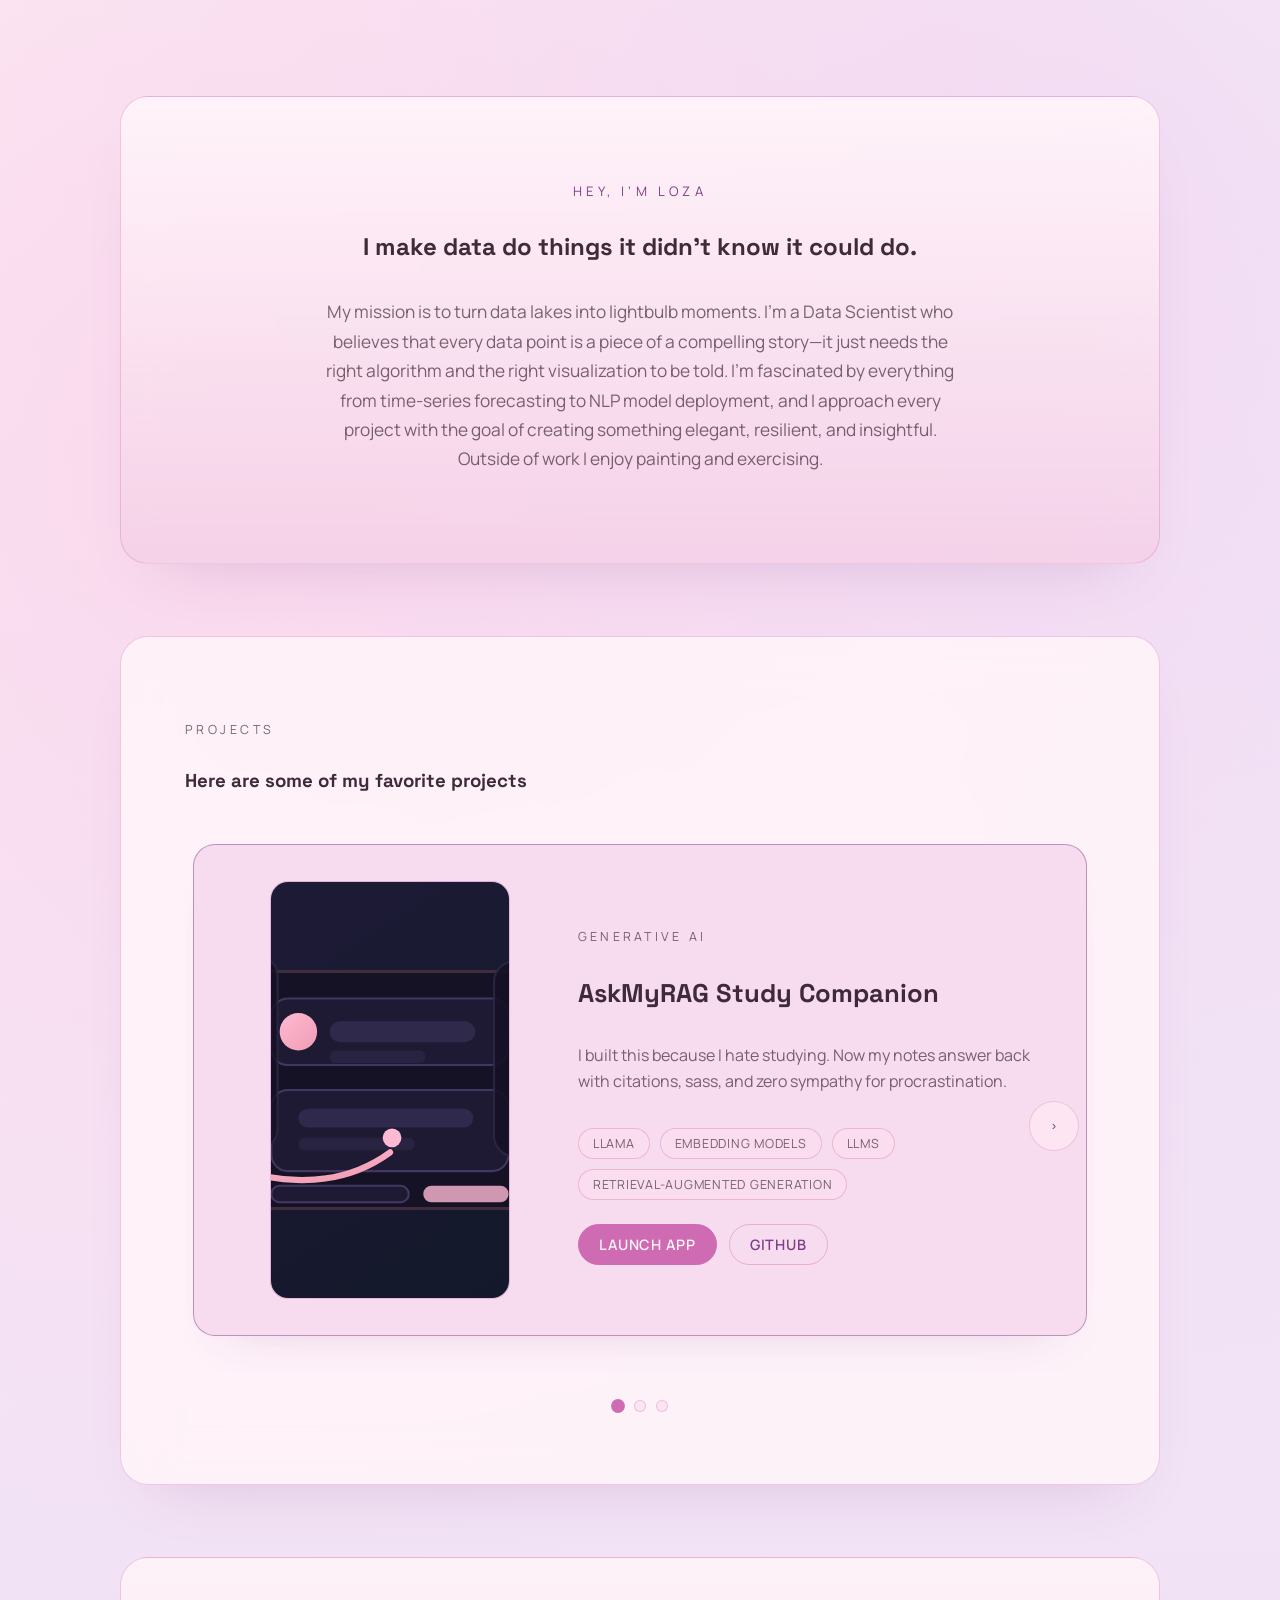
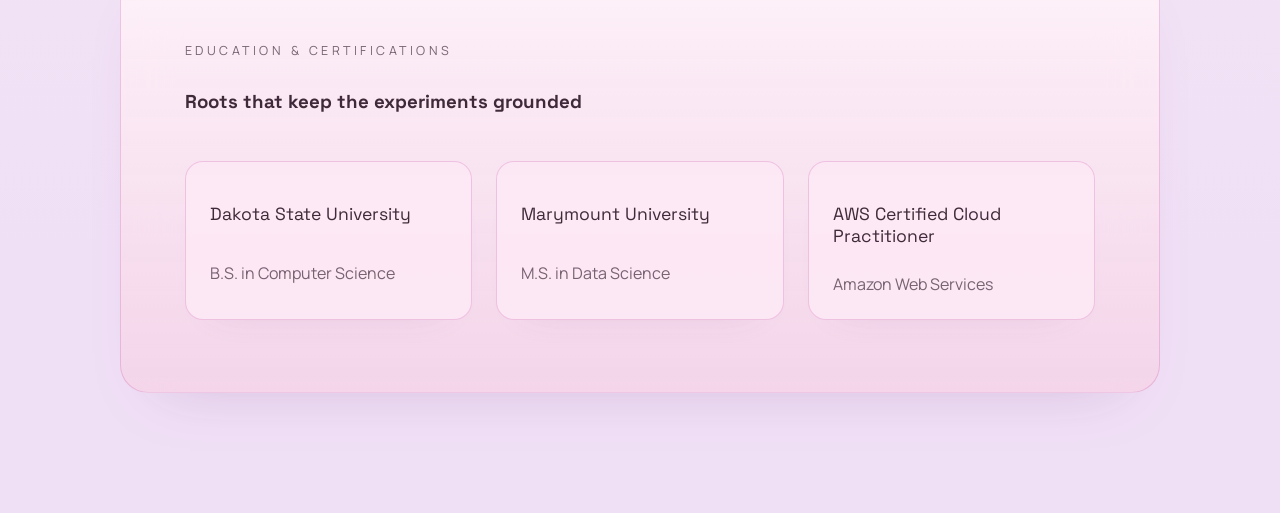
==== commit c91edc1d: "Final touches" ====
--- a/index.html
+++ b/index.html
@@ -4,7 +4,7 @@
 	<title>Loza Tadesse · Portfolio</title>
 	<meta charset="utf-8" />
 	<meta name="viewport" content="width=device-width, initial-scale=1" />
-	<meta name="description" content="Loza Tadesse is a data scientist and ML engineer crafting playful, human-friendly intelligence." />
+	<meta name="description" content="My mission is to turn data lakes into lightbulb moments with elegant, resilient, and insightful data science." />
 	<link rel="preconnect" href="https://fonts.googleapis.com" />
 	<link rel="preconnect" href="https://fonts.gstatic.com" crossorigin />
 	<link href="https://fonts.googleapis.com/css2?family=Manrope:wght@400;600;700&family=Space+Grotesk:wght@500;700&display=swap" rel="stylesheet" />
@@ -16,16 +16,15 @@
 		<section class="intro" id="about">
 			<div class="intro-card">
 				<p class="eyebrow">Hey, I’m Loza</p>
-				<h1>Data scientist with a mischievous streak.</h1>
-				<p class="intro-copy">I turn messy, high-stakes datasets into cheeky, trustworthy products. One day I’m coaxing LLMs into being team players, the next I’m tuning demand forecasts for transit systems—and I always sneak in a bit of delight. Scroll down to hop through a few experiments I’ve shipped.</p>
+				<h2>I make data do things it didn't know it could do.</h2>
+				<p class="intro-copy">My mission is to turn data lakes into lightbulb moments. I’m a Data Scientist who believes that every data point is a piece of a compelling story—it just needs the right algorithm and the right visualization to be told. I'm fascinated by everything from time-series forecasting to NLP model deployment, and I approach every project with the goal of creating something elegant, resilient, and insightful. Outside of work I enjoy painting and exercising.</p>
 			</div>
 		</section>
 
 		<section class="projects" id="projects" aria-labelledby="projects-title">
 			<header class="section-header">
 				<p class="section-label">Projects</p>
-				<h2 id="projects-title">Playful intelligence in motion</h2>
-				<p>Swipe, click, or tap your way through the builds I use to explore human-centered machine learning.</p>
+				<h3 id="projects-title">Here are some of my favorite projects</h3>
 			</header>
 			<div class="project-carousel" data-carousel aria-label="Project gallery">
 				<button class="carousel-nav prev" type="button" data-prev aria-label="Previous project">
@@ -35,76 +34,64 @@
 					<div class="carousel-track" data-track>
 						<article class="project-card" data-slide aria-hidden="false" id="project-slide-0">
 							<figure class="project-media">
-								<img src="images/pic01.jpg" alt="Ragify study companion interface" loading="lazy" />
+								<img src="images/askmyrag.svg" alt="Illustration of AskMyRAG chat assistant with documents feeding into responses" loading="lazy" />
 							</figure>
 							<div class="project-body">
 								<p class="project-tag">Generative AI</p>
-								<h3>Ragify · Study Companion</h3>
-								<p>Uploads any syllabus, vectors the content, and serves grounded answers in a breezy chat UI built for finals week panic.</p>
+								<h3>AskMyRAG Study Companion</h3>
+								<p>I built this because I hate studying. Now my notes answer back with citations, sass, and zero sympathy for procrastination.</p>
 								<ul class="tech-list">
-									<li>LangChain</li>
-									<li>ChromaDB</li>
-									<li>OpenAI</li>
+									<li>LLama</li>
+									<li>Embedding Models</li>
+									<li>LLMs</li>
+									<li>Retrieval-Augmented Generation</li>
 								</ul>
 								<div class="project-links">
-									<a class="btn" href="https://ragify-loza.netlify.app" target="_blank" rel="noopener">Launch app</a>
-									<a class="btn ghost" href="https://github.com/Loza-Tadesse/ragify" target="_blank" rel="noopener">GitHub</a>
+									<a class="btn" href="https://askmyrag.streamlit.app/" target="_blank" rel="noopener">Launch app</a>
+									<a class="btn ghost" href="https://github.com/Loza-Tadesse/RAGify" target="_blank" rel="noopener">GitHub</a>
 								</div>
 							</div>
 						</article>
 						<article class="project-card" data-slide aria-hidden="true" id="project-slide-1">
 							<figure class="project-media">
-								<img src="images/Diagram-of-real-time-on-Campus-Public-Transportation-Monitoring-System.jpg" alt="Transit routing dashboard" loading="lazy" />
+								<img src="images/solpredict.svg" alt="Illustration of SolPredict AI trading forecast" loading="lazy" />
 							</figure>
 							<div class="project-body">
-								<p class="project-tag">Operations</p>
-								<h3>MiniBus Routing</h3>
-								<p>Dynamic shuttle dispatch that balances real-time rider demand with driver sanity so campus commutes stay calm.</p>
+								<p class="project-tag">Time Series</p>
+								<h3>SolPredict AI</h3>
+								<p>I created this for my boyfriend who kept losing money on crypto. Now the SGD Regressor nags him before the market does.</p>
 								<ul class="tech-list">
-									<li>Python</li>
-									<li>FastAPI</li>
-									<li>PostgreSQL</li>
+									<li>SGD Regressor</li>
+									<li>Passive-Aggressive Regressor</li>
+									<li>River Library</li>
+									<li>Minute-Level Forecasting</li>
+									<li>Auto Retraining</li>
+									<li>Feature Engineering</li>
 								</ul>
 								<div class="project-links">
-									<a class="btn" href="https://minibus-demo.vercel.app" target="_blank" rel="noopener">Open app</a>
-									<a class="btn ghost" href="https://github.com/Loza-Tadesse/Mini-Bus-TRansporttion-System" target="_blank" rel="noopener">GitHub</a>
+									<a class="btn" href="https://solanapredictv2.streamlit.app/" target="_blank" rel="noopener">Launch app</a>
+									<a class="btn ghost" href="https://github.com/Loza-Tadesse/SolPredict-AI" target="_blank" rel="noopener">GitHub</a>
 								</div>
 							</div>
 						</article>
 						<article class="project-card" data-slide aria-hidden="true" id="project-slide-2">
 							<figure class="project-media">
-								<img src="images/TableauCovidDone.png" alt="Tableau dashboard preview" loading="lazy" />
+								<img src="images/arlington-parking.svg" alt="Illustration of parking forecast dashboard for Arlington" loading="lazy" />
 							</figure>
 							<div class="project-body">
-								<p class="project-tag">Data Storytelling</p>
-								<h3>COVID-19 Tableau Atlas</h3>
-								<p>Global-to-local dashboards surfacing infection velocity, income disparities, and vaccine pacing with narrative callouts.</p>
+								<p class="project-tag">Forecasting</p>
+								<h3>Arlington Parking Predict</h3>
+								<p>I live in Arlington and despise circling for parking. This time-series sidekick tells me where the open spots will be before I even grab my keys.</p>
 								<ul class="tech-list">
-									<li>Tableau</li>
-									<li>SQL</li>
+									<li>LightGBM</li>
+									<li>Poisson Regression</li>
+									<li>Time-Series Aggregation</li>
+									<li>Gradient Boosting</li>
+									<li>Feature Importance Analysis</li>
 								</ul>
 								<div class="project-links">
-									<a class="btn" href="https://public.tableau.com/app/profile/loza.mulugeta.tadesse/viz/CovidDashboard_16777290398200/Dashboard1?publish=yes" target="_blank" rel="noopener">View dashboard</a>
-									<a class="btn ghost" href="https://github.com/Loza-Tadesse/Covid-Dashboard-Atlas" target="_blank" rel="noopener">GitHub</a>
-								</div>
-							</div>
-						</article>
-						<article class="project-card" data-slide aria-hidden="true" id="project-slide-3">
-							<figure class="project-media">
-								<img src="images/housing.webp" alt="Housing data pipeline illustration" loading="lazy" />
-							</figure>
-							<div class="project-body">
-								<p class="project-tag">Data Engineering</p>
-								<h3>Housing Cleanup Pipeline</h3>
-								<p>Resilient ELT workflows that deduplicate listings, enforce schema contracts, and keep analysts in the flow.</p>
-								<ul class="tech-list">
-									<li>dbt</li>
-									<li>Great Expectations</li>
-									<li>Airflow</li>
-								</ul>
-								<div class="project-links">
-									<a class="btn" href="https://housing-cleanup.streamlit.app" target="_blank" rel="noopener">Launch app</a>
-									<a class="btn ghost" href="https://github.com/Loza-Tadesse/HousingProject" target="_blank" rel="noopener">GitHub</a>
+									<a class="btn" href="https://arlingtonparkingpredict.streamlit.app/" target="_blank" rel="noopener">Open app</a>
+									<a class="btn ghost" href="https://github.com/Loza-Tadesse/ArlingtonParkingPredict" target="_blank" rel="noopener">GitHub</a>
 								</div>
 							</div>
 						</article>
@@ -114,10 +101,9 @@
 					<span aria-hidden="true">&#x203A;</span>
 				</button>
 				<div class="carousel-dots" role="tablist">
-					<button class="carousel-dot is-active" type="button" data-dot data-index="0" aria-controls="project-slide-0" aria-label="Ragify · Study Companion"></button>
-					<button class="carousel-dot" type="button" data-dot data-index="1" aria-controls="project-slide-1" aria-label="MiniBus Routing"></button>
-					<button class="carousel-dot" type="button" data-dot data-index="2" aria-controls="project-slide-2" aria-label="COVID-19 Tableau Atlas"></button>
-					<button class="carousel-dot" type="button" data-dot data-index="3" aria-controls="project-slide-3" aria-label="Housing Cleanup Pipeline"></button>
+					<button class="carousel-dot is-active" type="button" data-dot data-index="0" aria-controls="project-slide-0" aria-label="AskMyRAG Study Companion"></button>
+					<button class="carousel-dot" type="button" data-dot data-index="1" aria-controls="project-slide-1" aria-label="SolPredict AI"></button>
+					<button class="carousel-dot" type="button" data-dot data-index="2" aria-controls="project-slide-2" aria-label="Arlington Parking Predict"></button>
 				</div>
 			</div>
 		</section>
@@ -125,7 +111,7 @@
 		<section class="education" id="education" aria-labelledby="education-title">
 			<header class="section-header">
 				<p class="section-label">Education &amp; Certifications</p>
-				<h2 id="education-title">Roots that keep the experiments grounded</h2>
+				<h3 id="education-title">Roots that keep the experiments grounded</h3>
 			</header>
 			<div class="education-grid">
 				<article>
--- a/assets/css/loza.css
+++ b/assets/css/loza.css
@@ -1,20 +1,20 @@
 :root {
-  --bg: #0f1016;
-  --bg-soft: rgba(255, 255, 255, 0.03);
-  --card: rgba(19, 21, 32, 0.78);
-  --card-strong: rgba(28, 30, 44, 0.92);
-  --accent: #f09cb3;
-  --accent-strong: #ffbbd2;
-  --text: #f8f5ff;
-  --text-muted: rgba(248, 245, 255, 0.72);
-  --border: rgba(240, 156, 179, 0.28);
-  --border-strong: rgba(240, 156, 179, 0.55);
+  --bg: #fbeff5;
+  --bg-soft: rgba(239, 213, 237, 0.86);
+  --card: rgba(255, 244, 249, 0.92);
+  --card-strong: #f7dcef;
+  --accent: #cf6bb3;
+  --accent-strong: #7f3f86;
+  --text: #3f2a3a;
+  --text-muted: rgba(63, 42, 58, 0.7);
+  --border: rgba(207, 107, 179, 0.32);
+  --border-strong: rgba(127, 63, 134, 0.48);
+  --shadow-card: 0 30px 60px -40px rgba(127, 63, 134, 0.26);
   --font-body: 'Manrope', -apple-system, BlinkMacSystemFont, 'Segoe UI', sans-serif;
   --font-display: 'Space Grotesk', 'Manrope', sans-serif;
-  --shadow-card: 0 30px 60px -40px rgba(0, 0, 0, 0.8);
-}
-
-* {
+}
+
+*, *::before, *::after {
   box-sizing: border-box;
 }
 
@@ -23,9 +23,9 @@
   min-height: 100vh;
   font-family: var(--font-body);
   background:
-    radial-gradient(circle at 15% 15%, rgba(240, 156, 179, 0.28), transparent 55%),
-    radial-gradient(circle at 85% 10%, rgba(110, 95, 200, 0.28), transparent 58%),
-    linear-gradient(180deg, #0b0c11 0%, #161821 70%, #08070b 100%);
+    radial-gradient(circle at 18% 22%, rgba(255, 204, 230, 0.52), transparent 58%),
+    radial-gradient(circle at 82% 10%, rgba(221, 188, 245, 0.34), transparent 60%),
+    linear-gradient(180deg, #fbeff5 0%, #f0e0f6 88%);
   color: var(--text);
   -webkit-font-smoothing: antialiased;
 }
@@ -36,13 +36,17 @@
 }
 
 a {
-  color: inherit;
+  color: var(--accent);
   text-decoration: none;
+}
+
+a:hover {
+  color: var(--accent-strong);
 }
 
 a:focus-visible,
 button:focus-visible {
-  outline: 2px solid var(--accent);
+  outline: 2px solid var(--accent-strong);
   outline-offset: 3px;
 }
 
@@ -59,16 +63,17 @@
 section {
   width: min(1040px, 100%);
   background: var(--card);
-  border: 1px solid rgba(255, 255, 255, 0.06);
+  border: 1px solid var(--border);
   border-radius: 28px;
   padding: 72px 64px;
   box-shadow: var(--shadow-card);
-  backdrop-filter: blur(26px);
+  backdrop-filter: blur(24px);
+  color: var(--text);
 }
 
 .intro {
   text-align: center;
-  background: linear-gradient(180deg, rgba(255, 255, 255, 0.08) 0%, rgba(255, 255, 255, 0.02) 100%);
+  background: linear-gradient(180deg, rgba(255, 244, 249, 0.94) 0%, rgba(244, 206, 229, 0.75) 100%);
 }
 
 .intro-card {
@@ -93,7 +98,7 @@
 
 h1 {
   font-size: clamp(2.4rem, 4vw, 3.1rem);
-  color: #ffffff;
+  color: var(--text);
 }
 
 .intro-copy {
@@ -162,7 +167,7 @@
   border-radius: 22px;
   background: var(--card-strong);
   border: 1px solid var(--border);
-  box-shadow: 0 22px 44px -30px rgba(0, 0, 0, 0.8);
+  box-shadow: 0 26px 48px -34px rgba(127, 63, 134, 0.22);
   transition: border-color 0.25s ease, transform 0.25s ease;
 }
 
@@ -174,8 +179,8 @@
 .project-media {
   border-radius: 18px;
   overflow: hidden;
-  border: 1px solid rgba(255, 255, 255, 0.06);
-  background: var(--bg-soft);
+  border: 1px solid rgba(207, 107, 179, 0.3);
+  background: linear-gradient(135deg, rgba(250, 214, 232, 0.64) 0%, rgba(231, 191, 229, 0.64) 100%);
   max-height: 280px;
 }
 
@@ -218,8 +223,8 @@
 .tech-list li {
   padding: 6px 14px;
   border-radius: 999px;
-  border: 1px solid rgba(255, 255, 255, 0.08);
-  background: rgba(255, 255, 255, 0.05);
+  border: 1px solid rgba(207, 107, 179, 0.35);
+  background: rgba(252, 224, 239, 0.6);
   font-size: 0.78rem;
   letter-spacing: 0.06em;
   text-transform: uppercase;
@@ -245,25 +250,25 @@
   font-size: 0.9rem;
   letter-spacing: 0.06em;
   text-transform: uppercase;
-  color: #2a0b18;
-  transition: transform 0.2s ease, box-shadow 0.2s ease, border-color 0.2s ease;
+  color: #fff5fb;
+  transition: transform 0.2s ease, box-shadow 0.2s ease, border-color 0.2s ease, color 0.2s ease;
 }
 
 .btn:hover {
   transform: translateY(-2px);
-  box-shadow: 0 12px 24px -14px rgba(240, 156, 179, 0.8);
+  box-shadow: 0 12px 26px -18px rgba(127, 63, 134, 0.32);
   border-color: var(--accent-strong);
 }
 
 .btn.ghost {
   background: transparent;
-  color: var(--text);
-  border-color: rgba(255, 255, 255, 0.18);
+  color: var(--accent-strong);
+  border-color: rgba(207, 107, 179, 0.42);
 }
 
 .btn.ghost:hover {
   border-color: var(--accent);
-  color: var(--accent-strong);
+  color: var(--accent);
 }
 
 .carousel-nav {
@@ -278,14 +283,14 @@
   width: 50px;
   height: 50px;
   border-radius: 50%;
-  border: 1px solid rgba(255, 255, 255, 0.12);
-  background: rgba(10, 10, 20, 0.78);
+  border: 1px solid rgba(207, 107, 179, 0.3);
+  background: rgba(253, 230, 242, 0.92);
   color: var(--accent-strong);
   align-items: center;
   justify-content: center;
   cursor: pointer;
-  box-shadow: 0 16px 32px -26px rgba(0, 0, 0, 0.9);
-  transition: border-color 0.2s ease, color 0.2s ease, transform 0.2s ease;
+  box-shadow: 0 18px 36px -28px rgba(127, 63, 134, 0.24);
+  transition: border-color 0.2s ease, color 0.2s ease, transform 0.2s ease, background 0.2s ease;
 }
 
 .project-carousel[data-enhanced="true"] .carousel-nav.prev {
@@ -297,8 +302,9 @@
 }
 
 .project-carousel[data-enhanced="true"] .carousel-nav:hover {
-  border-color: var(--accent);
-  color: var(--accent);
+  border-color: var(--accent-strong);
+  color: #ffffff;
+  background: linear-gradient(135deg, var(--accent) 0%, var(--accent-strong) 100%);
   transform: translateY(-50%) scale(1.05);
 }
 
@@ -312,8 +318,8 @@
   width: 12px;
   height: 12px;
   border-radius: 50%;
-  border: 1px solid rgba(255, 255, 255, 0.2);
-  background: rgba(255, 255, 255, 0.08);
+  border: 1px solid rgba(207, 107, 179, 0.32);
+  background: rgba(251, 220, 238, 0.65);
   padding: 0;
   cursor: pointer;
   transition: transform 0.2s ease, background 0.2s ease, border-color 0.2s ease;
@@ -326,7 +332,7 @@
 }
 
 .education {
-  background: linear-gradient(180deg, rgba(255, 255, 255, 0.08) 0%, rgba(255, 255, 255, 0.02) 100%);
+  background: linear-gradient(180deg, rgba(255, 244, 249, 0.88) 0%, rgba(244, 210, 230, 0.82) 100%);
 }
 
 .education-grid {
@@ -336,12 +342,13 @@
 }
 
 .education-grid article {
-  background: rgba(12, 13, 22, 0.6);
-  border: 1px solid rgba(255, 255, 255, 0.08);
+  background: rgba(253, 232, 245, 0.9);
+  border: 1px solid rgba(207, 107, 179, 0.3);
   border-radius: 18px;
   padding: 24px;
   display: grid;
   gap: 8px;
+  box-shadow: 0 18px 36px -30px rgba(127, 63, 134, 0.2);
 }
 
 .edu-title {
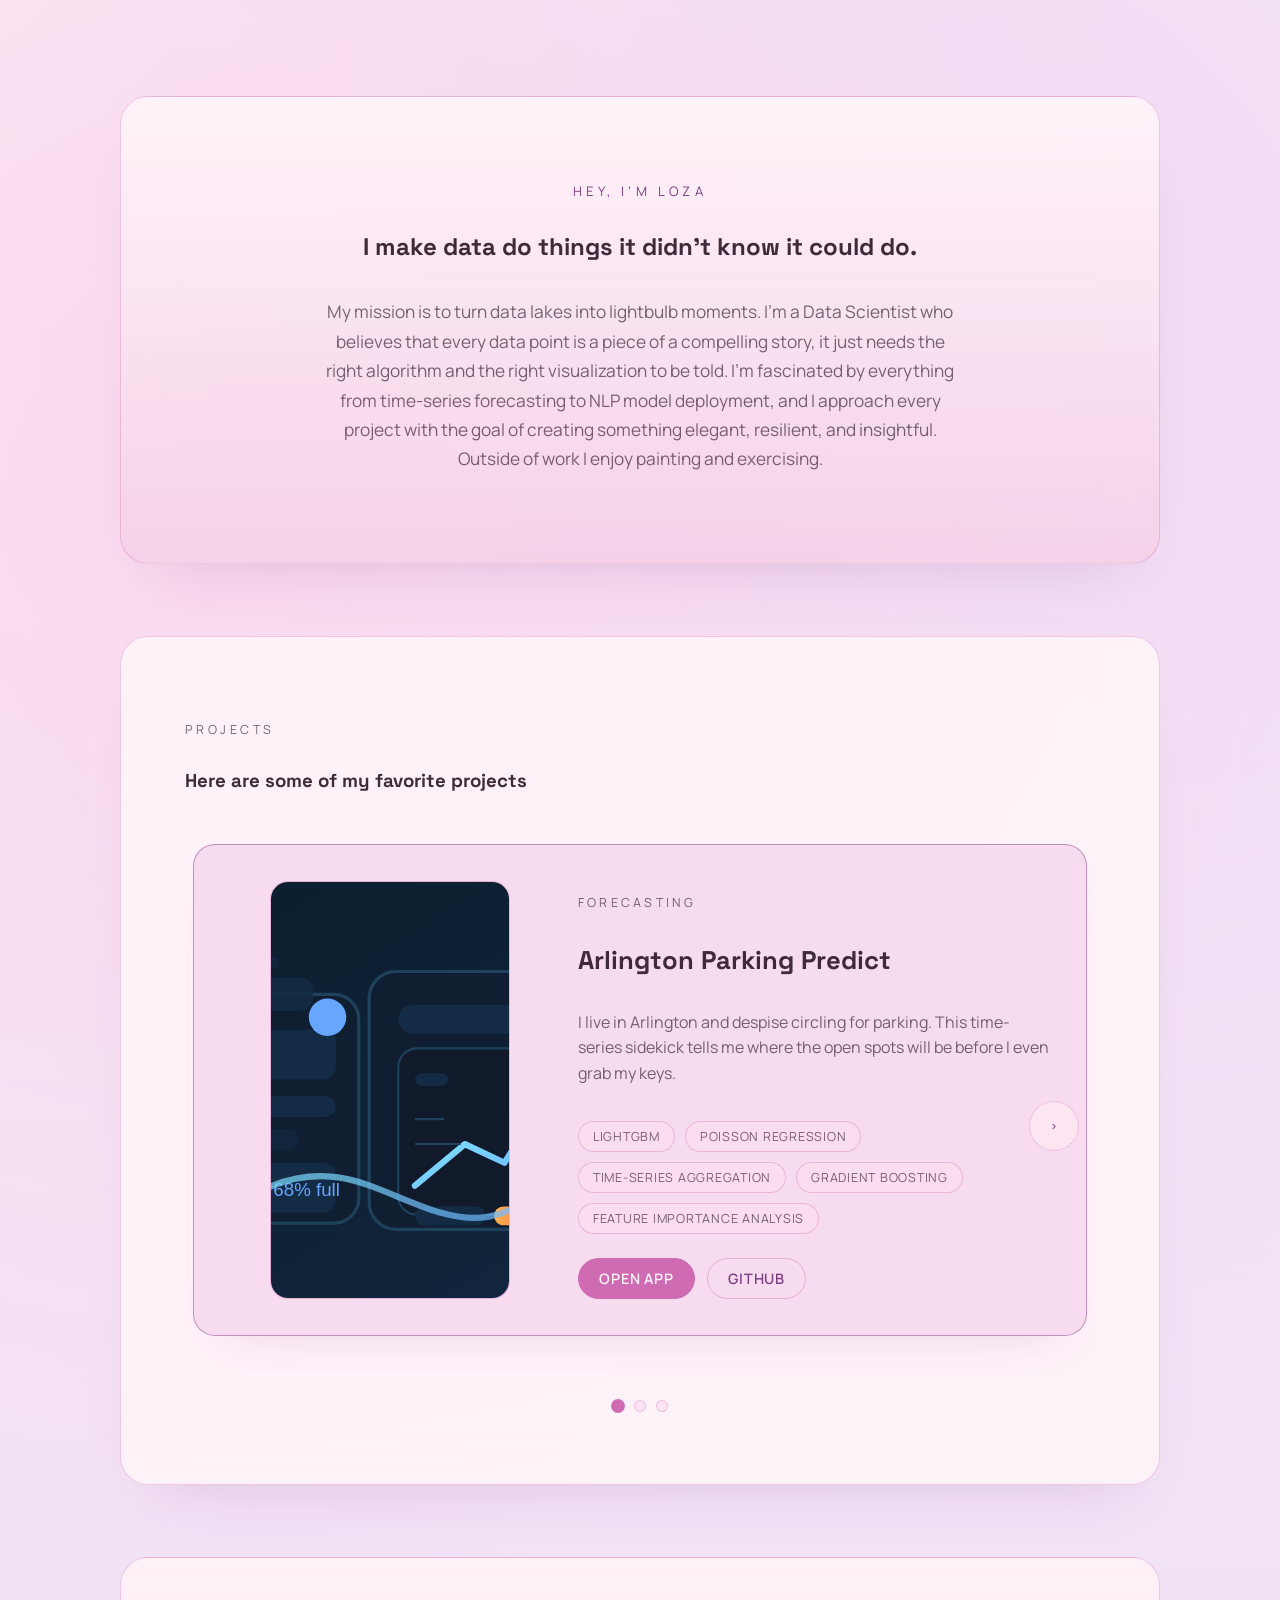
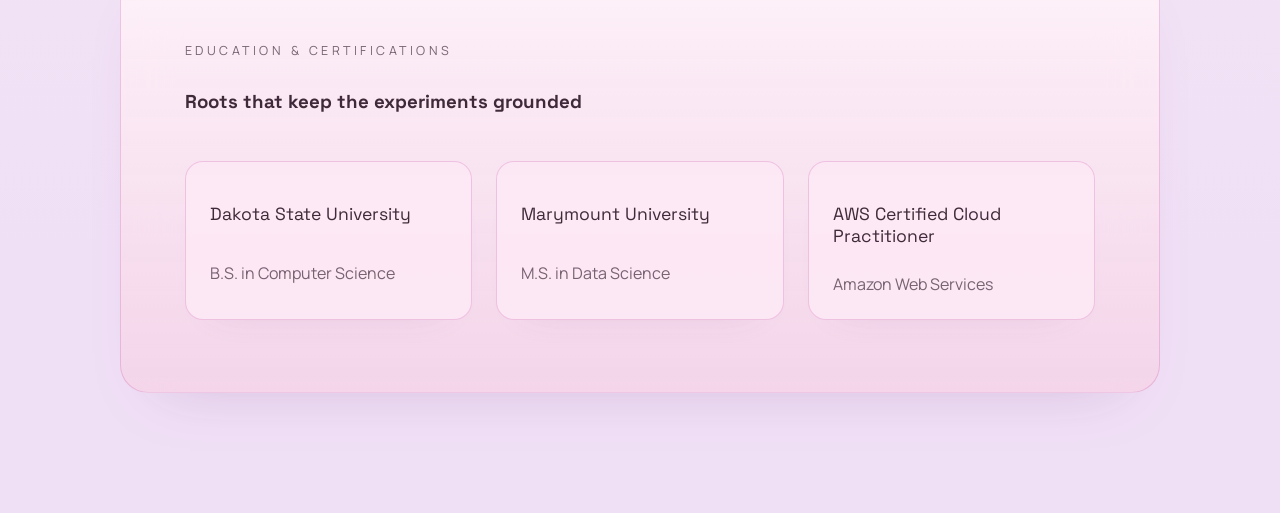
==== commit 01e96216: "The actual final touch" ====
--- a/index.html
+++ b/index.html
@@ -17,7 +17,7 @@
 			<div class="intro-card">
 				<p class="eyebrow">Hey, I’m Loza</p>
 				<h2>I make data do things it didn't know it could do.</h2>
-				<p class="intro-copy">My mission is to turn data lakes into lightbulb moments. I’m a Data Scientist who believes that every data point is a piece of a compelling story—it just needs the right algorithm and the right visualization to be told. I'm fascinated by everything from time-series forecasting to NLP model deployment, and I approach every project with the goal of creating something elegant, resilient, and insightful. Outside of work I enjoy painting and exercising.</p>
+				<p class="intro-copy">My mission is to turn data lakes into lightbulb moments. I’m a Data Scientist who believes that every data point is a piece of a compelling story, it just needs the right algorithm and the right visualization to be told. I'm fascinated by everything from time-series forecasting to NLP model deployment, and I approach every project with the goal of creating something elegant, resilient, and insightful. Outside of work I enjoy painting and exercising.</p>
 			</div>
 		</section>
 
@@ -33,6 +33,27 @@
 				<div class="carousel-viewport">
 					<div class="carousel-track" data-track>
 						<article class="project-card" data-slide aria-hidden="false" id="project-slide-0">
+							<figure class="project-media">
+								<img src="images/arlington-parking.svg" alt="Illustration of parking forecast dashboard for Arlington" loading="lazy" />
+							</figure>
+							<div class="project-body">
+								<p class="project-tag">Forecasting</p>
+								<h3>Arlington Parking Predict</h3>
+								<p>I live in Arlington and despise circling for parking. This time-series sidekick tells me where the open spots will be before I even grab my keys.</p>
+								<ul class="tech-list">
+									<li>LightGBM</li>
+									<li>Poisson Regression</li>
+									<li>Time-Series Aggregation</li>
+									<li>Gradient Boosting</li>
+									<li>Feature Importance Analysis</li>
+								</ul>
+								<div class="project-links">
+									<a class="btn" href="https://arlingtonparkingpredict.streamlit.app/" target="_blank" rel="noopener">Open app</a>
+									<a class="btn ghost" href="https://github.com/Loza-Tadesse/ArlingtonParkingPredict" target="_blank" rel="noopener">GitHub</a>
+								</div>
+							</div>
+						</article>
+						<article class="project-card" data-slide aria-hidden="true" id="project-slide-1">
 							<figure class="project-media">
 								<img src="images/askmyrag.svg" alt="Illustration of AskMyRAG chat assistant with documents feeding into responses" loading="lazy" />
 							</figure>
@@ -52,7 +73,7 @@
 								</div>
 							</div>
 						</article>
-						<article class="project-card" data-slide aria-hidden="true" id="project-slide-1">
+						<article class="project-card" data-slide aria-hidden="true" id="project-slide-2">
 							<figure class="project-media">
 								<img src="images/solpredict.svg" alt="Illustration of SolPredict AI trading forecast" loading="lazy" />
 							</figure>
@@ -74,36 +95,15 @@
 								</div>
 							</div>
 						</article>
-						<article class="project-card" data-slide aria-hidden="true" id="project-slide-2">
-							<figure class="project-media">
-								<img src="images/arlington-parking.svg" alt="Illustration of parking forecast dashboard for Arlington" loading="lazy" />
-							</figure>
-							<div class="project-body">
-								<p class="project-tag">Forecasting</p>
-								<h3>Arlington Parking Predict</h3>
-								<p>I live in Arlington and despise circling for parking. This time-series sidekick tells me where the open spots will be before I even grab my keys.</p>
-								<ul class="tech-list">
-									<li>LightGBM</li>
-									<li>Poisson Regression</li>
-									<li>Time-Series Aggregation</li>
-									<li>Gradient Boosting</li>
-									<li>Feature Importance Analysis</li>
-								</ul>
-								<div class="project-links">
-									<a class="btn" href="https://arlingtonparkingpredict.streamlit.app/" target="_blank" rel="noopener">Open app</a>
-									<a class="btn ghost" href="https://github.com/Loza-Tadesse/ArlingtonParkingPredict" target="_blank" rel="noopener">GitHub</a>
-								</div>
-							</div>
-						</article>
 					</div>
 				</div>
 				<button class="carousel-nav next" type="button" data-next aria-label="Next project">
 					<span aria-hidden="true">&#x203A;</span>
 				</button>
 				<div class="carousel-dots" role="tablist">
-					<button class="carousel-dot is-active" type="button" data-dot data-index="0" aria-controls="project-slide-0" aria-label="AskMyRAG Study Companion"></button>
-					<button class="carousel-dot" type="button" data-dot data-index="1" aria-controls="project-slide-1" aria-label="SolPredict AI"></button>
-					<button class="carousel-dot" type="button" data-dot data-index="2" aria-controls="project-slide-2" aria-label="Arlington Parking Predict"></button>
+					<button class="carousel-dot is-active" type="button" data-dot data-index="0" aria-controls="project-slide-0" aria-label="Arlington Parking Predict"></button>
+					<button class="carousel-dot" type="button" data-dot data-index="1" aria-controls="project-slide-1" aria-label="AskMyRAG Study Companion"></button>
+					<button class="carousel-dot" type="button" data-dot data-index="2" aria-controls="project-slide-2" aria-label="SolPredict AI"></button>
 				</div>
 			</div>
 		</section>
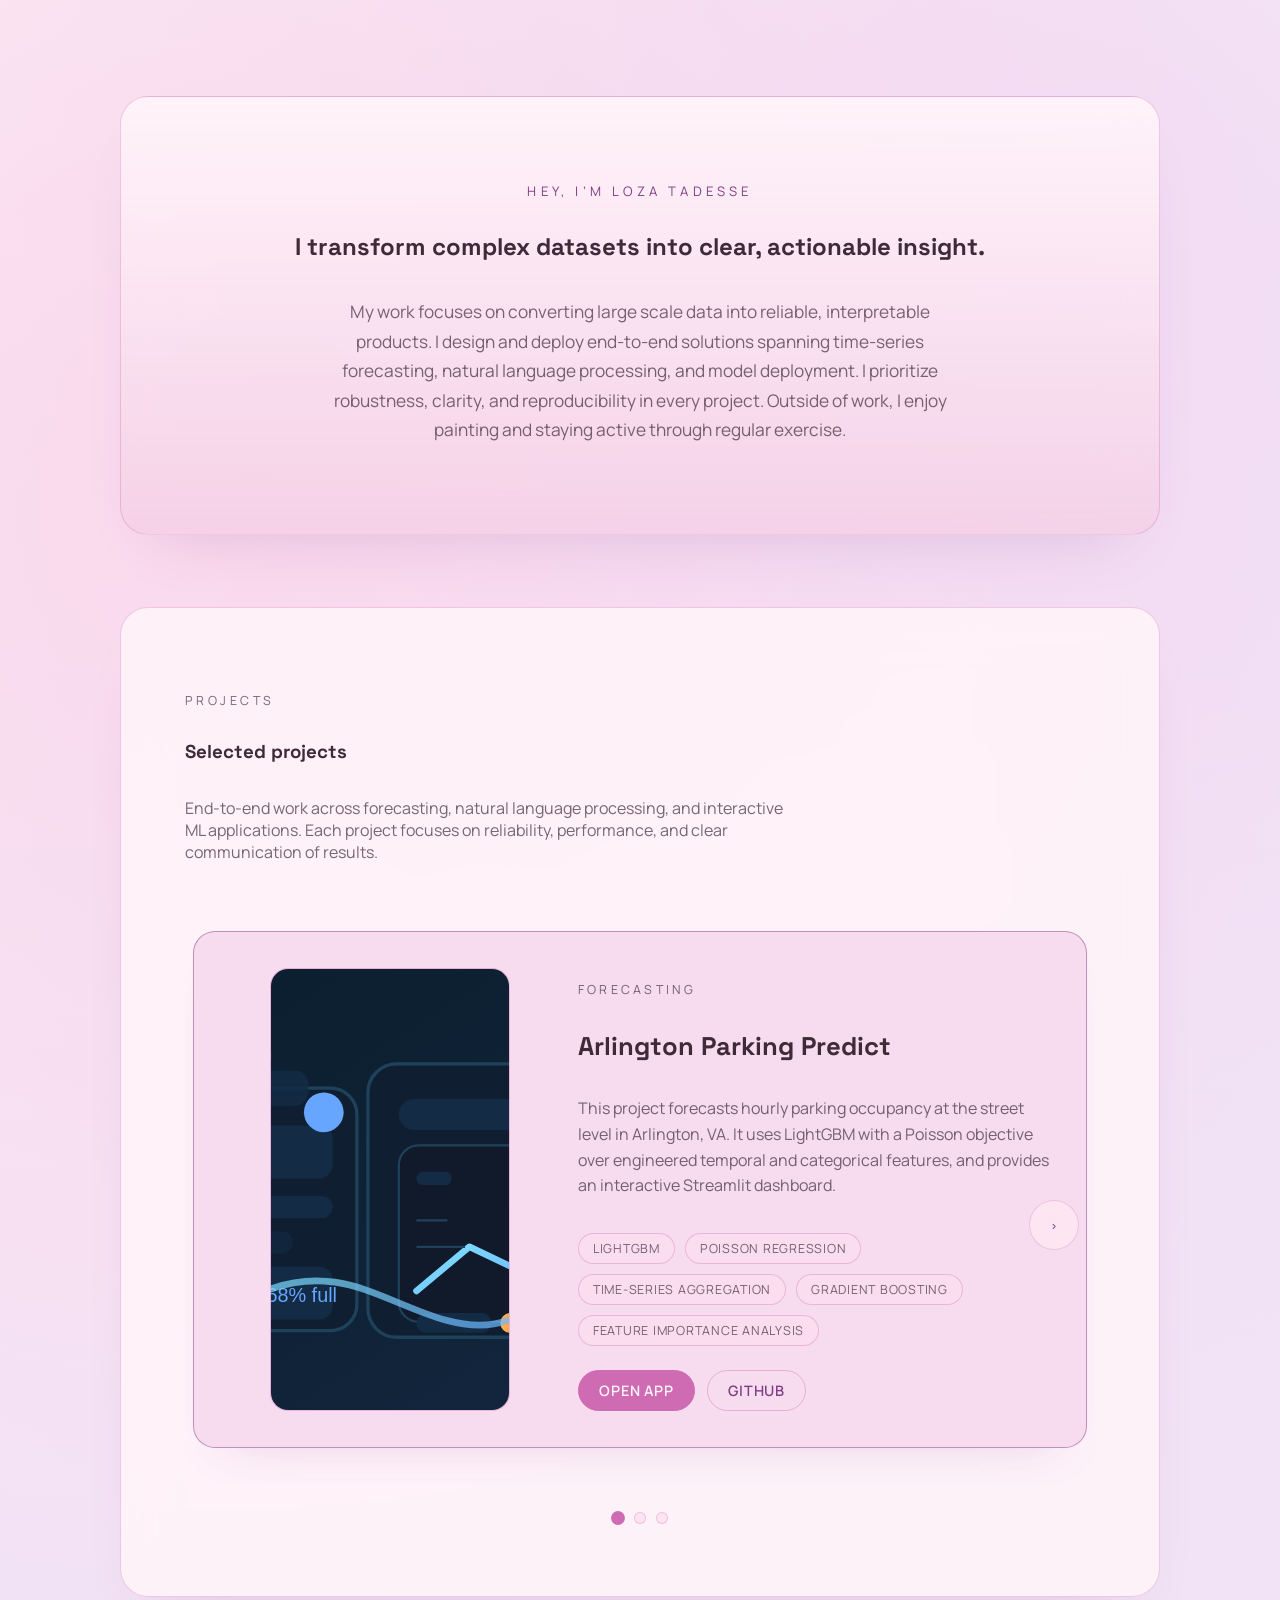
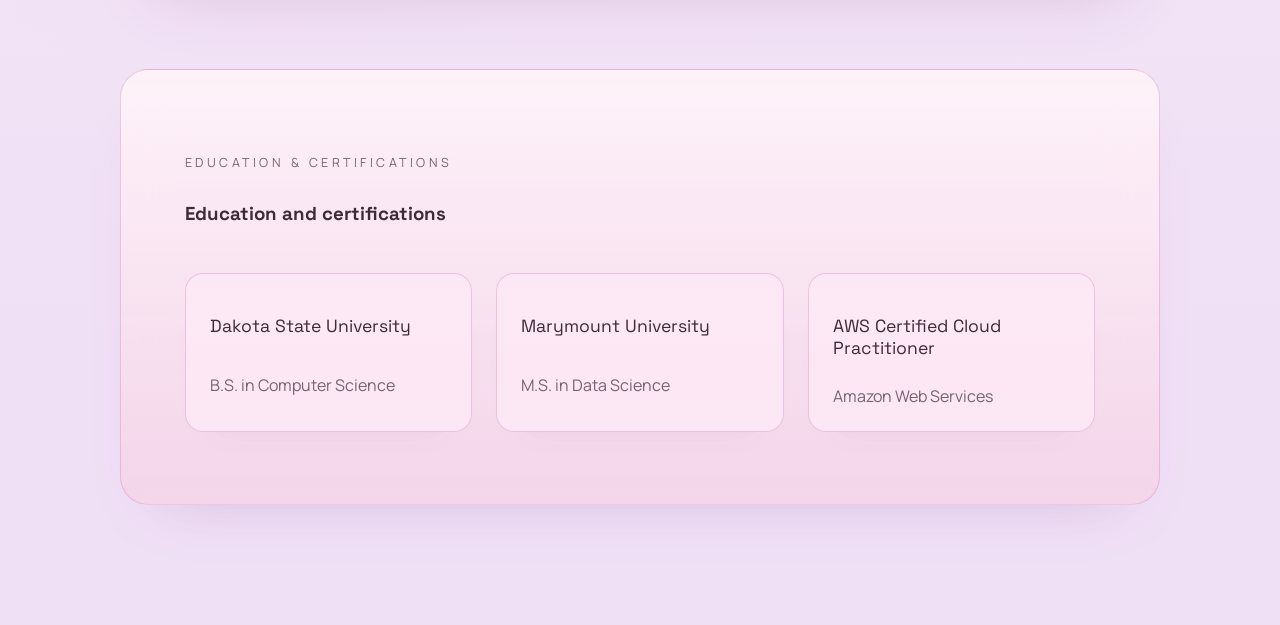
==== commit ff35f61f: "Changing tone" ====
--- a/index.html
+++ b/index.html
@@ -4,7 +4,7 @@
 	<title>Loza Tadesse · Portfolio</title>
 	<meta charset="utf-8" />
 	<meta name="viewport" content="width=device-width, initial-scale=1" />
-	<meta name="description" content="My mission is to turn data lakes into lightbulb moments with elegant, resilient, and insightful data science." />
+	<meta name="description" content="I turn complex data into actionable insights. I build robust, production-ready models and clear visualizations that help teams make confident decisions." />
 	<link rel="preconnect" href="https://fonts.googleapis.com" />
 	<link rel="preconnect" href="https://fonts.gstatic.com" crossorigin />
 	<link href="https://fonts.googleapis.com/css2?family=Manrope:wght@400;600;700&family=Space+Grotesk:wght@500;700&display=swap" rel="stylesheet" />
@@ -15,16 +15,17 @@
 	<main class="page">
 		<section class="intro" id="about">
 			<div class="intro-card">
-				<p class="eyebrow">Hey, I’m Loza</p>
-				<h2>I make data do things it didn't know it could do.</h2>
-				<p class="intro-copy">My mission is to turn data lakes into lightbulb moments. I’m a Data Scientist who believes that every data point is a piece of a compelling story, it just needs the right algorithm and the right visualization to be told. I'm fascinated by everything from time-series forecasting to NLP model deployment, and I approach every project with the goal of creating something elegant, resilient, and insightful. Outside of work I enjoy painting and exercising.</p>
+				<p class="eyebrow">Hey, I’m Loza Tadesse</p>
+				<h2>I transform complex datasets into clear, actionable insight.</h2>
+				<p class="intro-copy">My work focuses on converting large scale data into reliable, interpretable products. I design and deploy end-to-end solutions spanning time-series forecasting, natural language processing, and model deployment. I prioritize robustness, clarity, and reproducibility in every project. Outside of work, I enjoy painting and staying active through regular exercise.</p>
 			</div>
 		</section>
 
 		<section class="projects" id="projects" aria-labelledby="projects-title">
 			<header class="section-header">
 				<p class="section-label">Projects</p>
-				<h3 id="projects-title">Here are some of my favorite projects</h3>
+				<h3 id="projects-title">Selected projects</h3>
+				<p>End-to-end work across forecasting, natural language processing, and interactive ML applications. Each project focuses on reliability, performance, and clear communication of results.</p>
 			</header>
 			<div class="project-carousel" data-carousel aria-label="Project gallery">
 				<button class="carousel-nav prev" type="button" data-prev aria-label="Previous project">
@@ -39,7 +40,7 @@
 							<div class="project-body">
 								<p class="project-tag">Forecasting</p>
 								<h3>Arlington Parking Predict</h3>
-								<p>I live in Arlington and despise circling for parking. This time-series sidekick tells me where the open spots will be before I even grab my keys.</p>
+								<p>This project forecasts hourly parking occupancy at the street level in Arlington, VA. It uses LightGBM with a Poisson objective over engineered temporal and categorical features, and provides an interactive Streamlit dashboard.</p>
 								<ul class="tech-list">
 									<li>LightGBM</li>
 									<li>Poisson Regression</li>
@@ -53,26 +54,6 @@
 								</div>
 							</div>
 						</article>
-						<article class="project-card" data-slide aria-hidden="true" id="project-slide-1">
-							<figure class="project-media">
-								<img src="images/askmyrag.svg" alt="Illustration of AskMyRAG chat assistant with documents feeding into responses" loading="lazy" />
-							</figure>
-							<div class="project-body">
-								<p class="project-tag">Generative AI</p>
-								<h3>AskMyRAG Study Companion</h3>
-								<p>I built this because I hate studying. Now my notes answer back with citations, sass, and zero sympathy for procrastination.</p>
-								<ul class="tech-list">
-									<li>LLama</li>
-									<li>Embedding Models</li>
-									<li>LLMs</li>
-									<li>Retrieval-Augmented Generation</li>
-								</ul>
-								<div class="project-links">
-									<a class="btn" href="https://askmyrag.streamlit.app/" target="_blank" rel="noopener">Launch app</a>
-									<a class="btn ghost" href="https://github.com/Loza-Tadesse/RAGify" target="_blank" rel="noopener">GitHub</a>
-								</div>
-							</div>
-						</article>
 						<article class="project-card" data-slide aria-hidden="true" id="project-slide-2">
 							<figure class="project-media">
 								<img src="images/solpredict.svg" alt="Illustration of SolPredict AI trading forecast" loading="lazy" />
@@ -80,7 +61,7 @@
 							<div class="project-body">
 								<p class="project-tag">Time Series</p>
 								<h3>SolPredict AI</h3>
-								<p>I created this for my boyfriend who kept losing money on crypto. Now the SGD Regressor nags him before the market does.</p>
+								<p>Real time minute level Solana price forecasts using online linear learners (SGD, Passive‑Aggressive, River) and rich technical features (SMA, EMA, MACD, RSI...). Models refresh each minute with incremental updates; live metrics track accuracy.</p>
 								<ul class="tech-list">
 									<li>SGD Regressor</li>
 									<li>Passive-Aggressive Regressor</li>
@@ -92,6 +73,26 @@
 								<div class="project-links">
 									<a class="btn" href="https://solanapredictv2.streamlit.app/" target="_blank" rel="noopener">Launch app</a>
 									<a class="btn ghost" href="https://github.com/Loza-Tadesse/SolPredict-AI" target="_blank" rel="noopener">GitHub</a>
+								</div>
+							</div>
+						</article>
+						<article class="project-card" data-slide aria-hidden="true" id="project-slide-1">
+							<figure class="project-media">
+								<img src="images/askmyrag.svg" alt="Illustration of AskMyRAG chat assistant with documents feeding into responses" loading="lazy" />
+							</figure>
+							<div class="project-body">
+								<p class="project-tag">Generative AI</p>
+								<h3>AskMyRAG Study Companion</h3>
+								<p>Retrieval‑augmented question answering over personal notes. Indexes documents, retrieves grounded context, and generates cited responses with controllable prompts and safe defaults.</p>
+								<ul class="tech-list">
+									<li>Llama</li>
+									<li>Embeddings</li>
+									<li>LLMs</li>
+									<li>RAG</li>
+								</ul>
+								<div class="project-links">
+									<a class="btn" href="https://askmyrag.streamlit.app/" target="_blank" rel="noopener">Launch app</a>
+									<a class="btn ghost" href="https://github.com/Loza-Tadesse/RAGify" target="_blank" rel="noopener">GitHub</a>
 								</div>
 							</div>
 						</article>
@@ -111,7 +112,7 @@
 		<section class="education" id="education" aria-labelledby="education-title">
 			<header class="section-header">
 				<p class="section-label">Education &amp; Certifications</p>
-				<h3 id="education-title">Roots that keep the experiments grounded</h3>
+				<h3 id="education-title">Education and certifications</h3>
 			</header>
 			<div class="education-grid">
 				<article>
